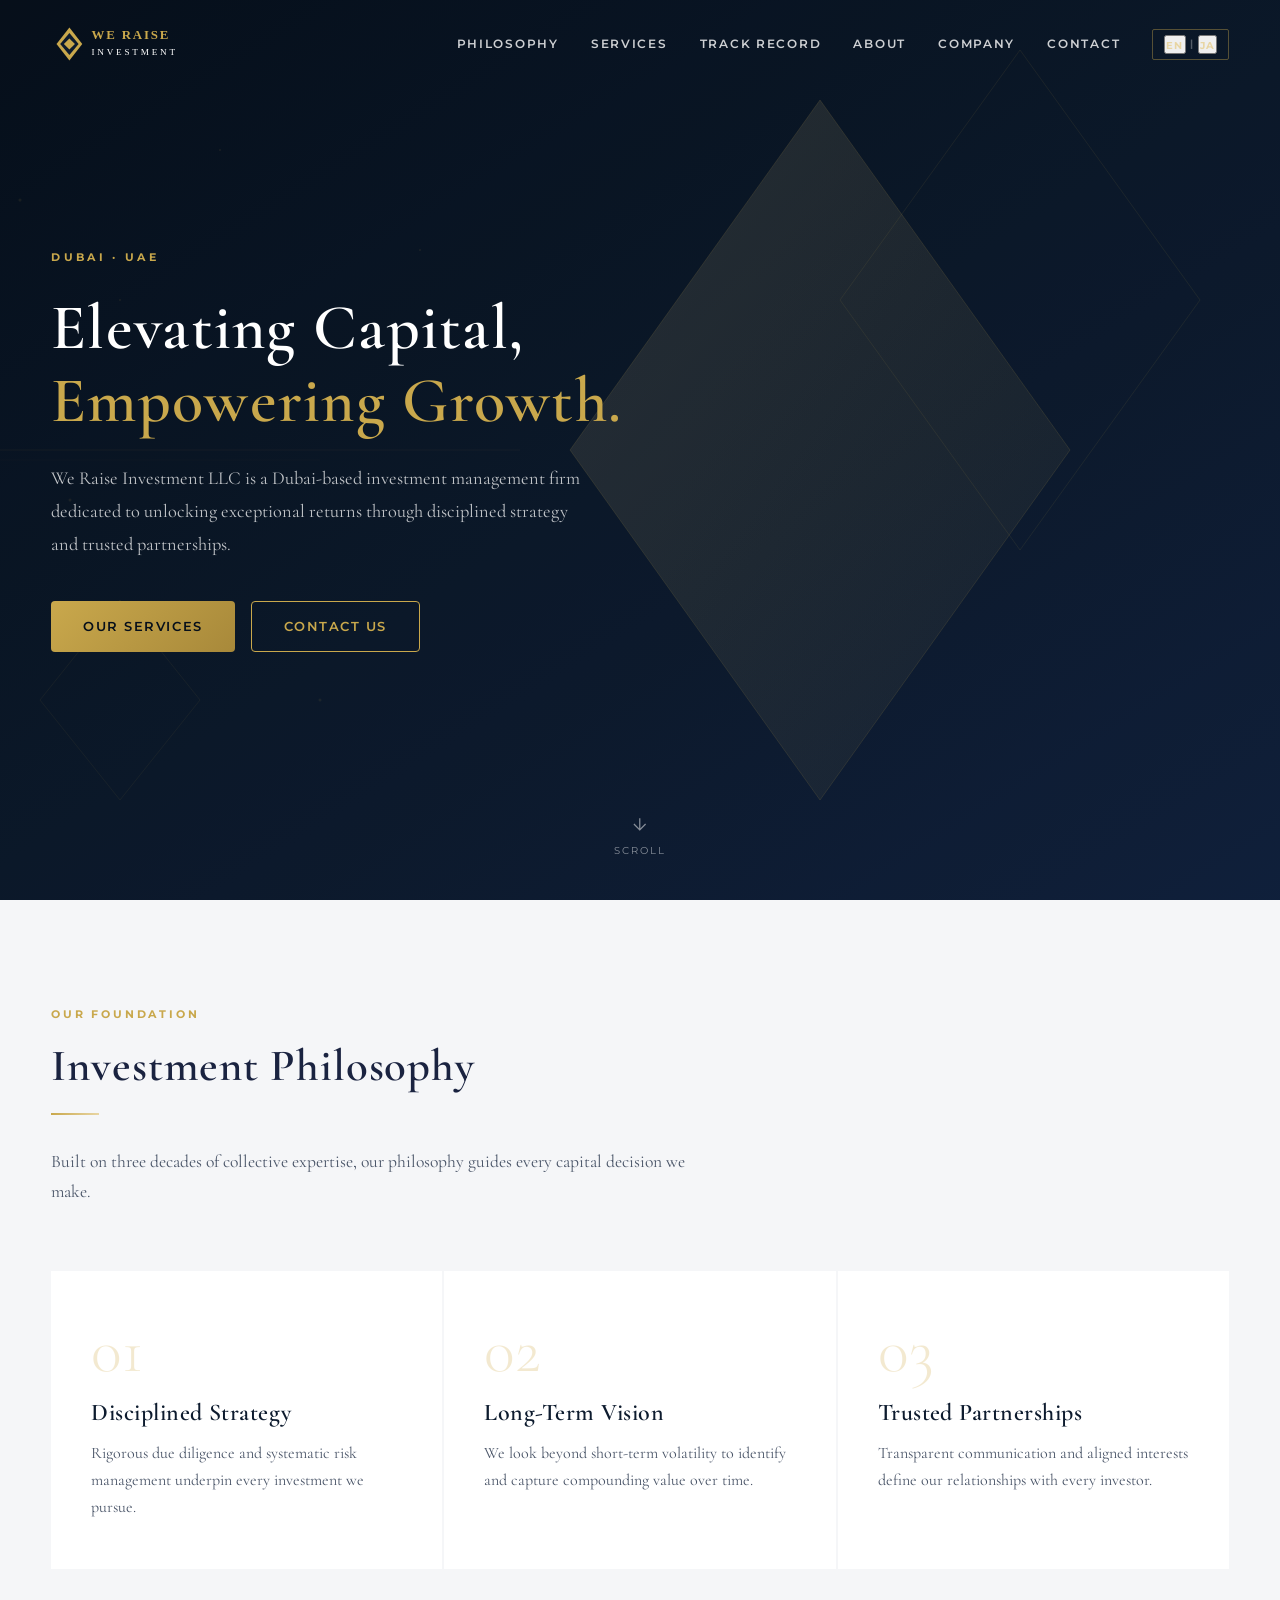
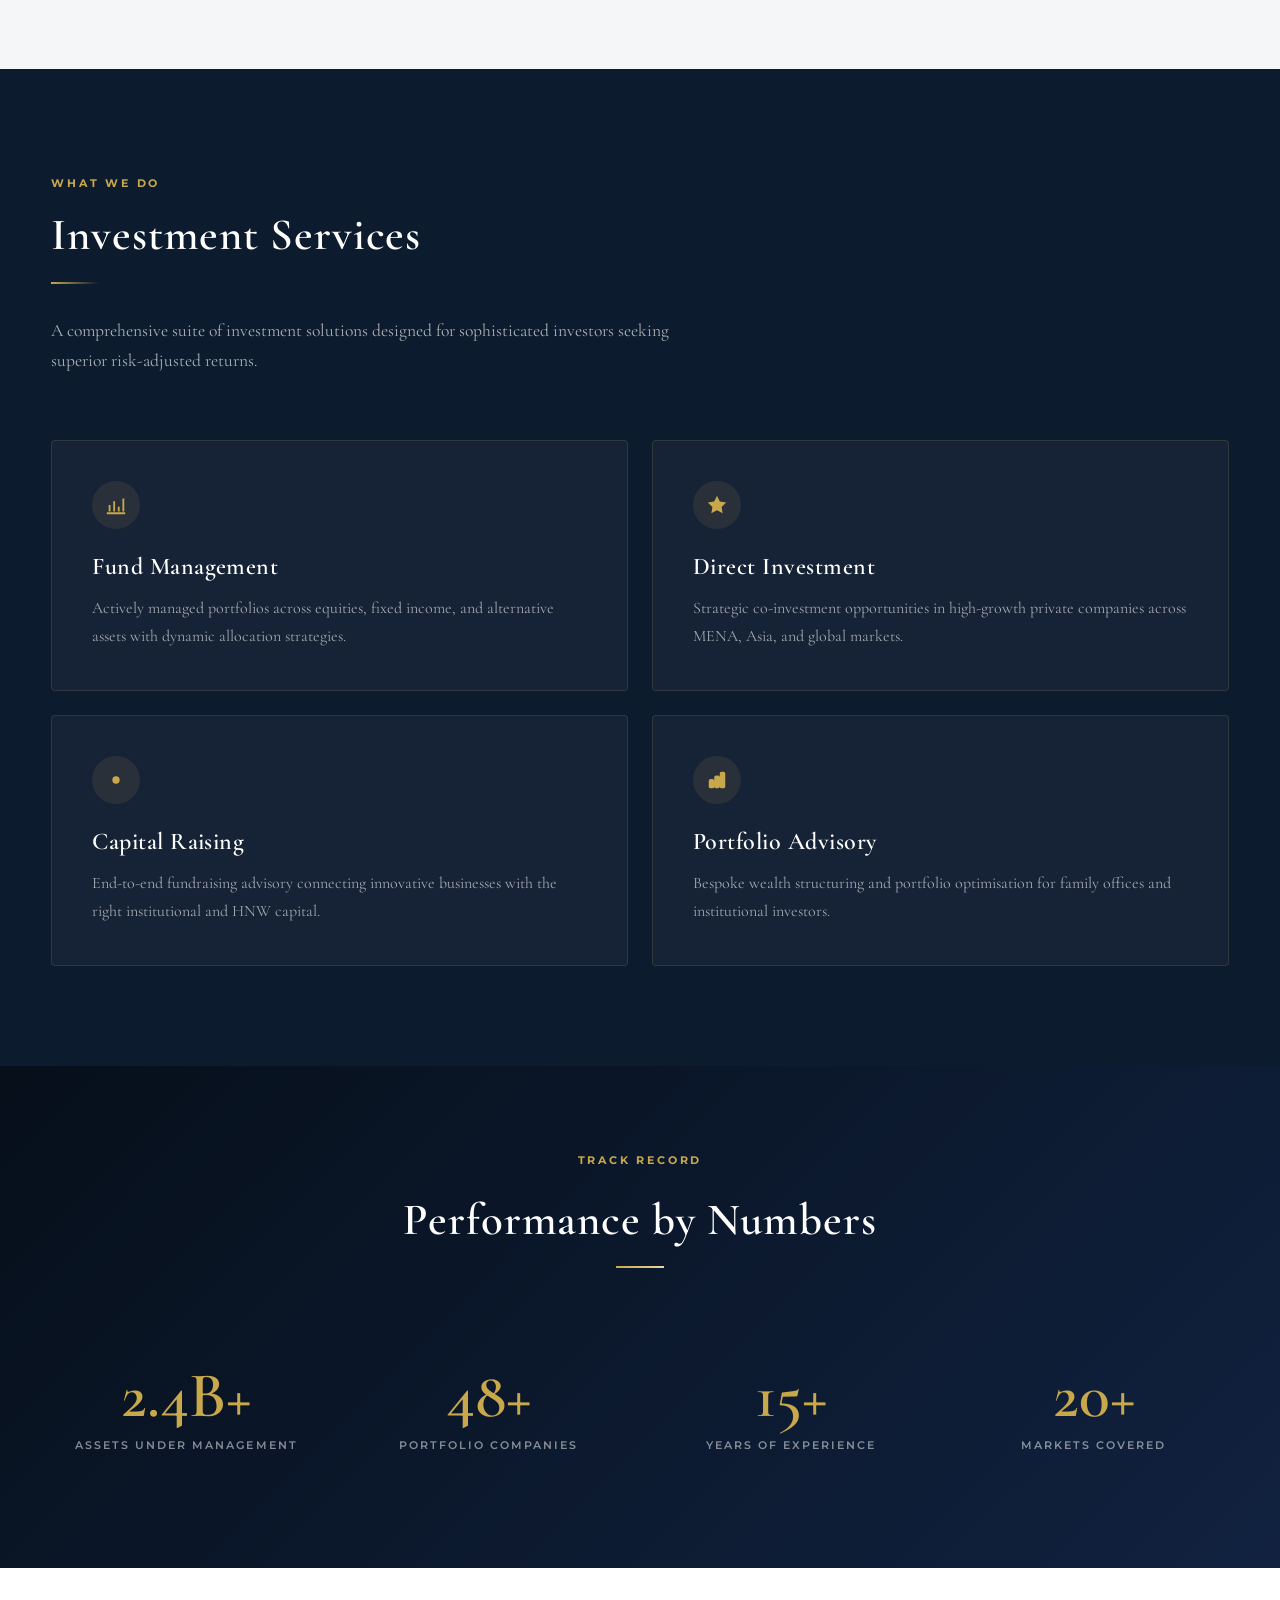
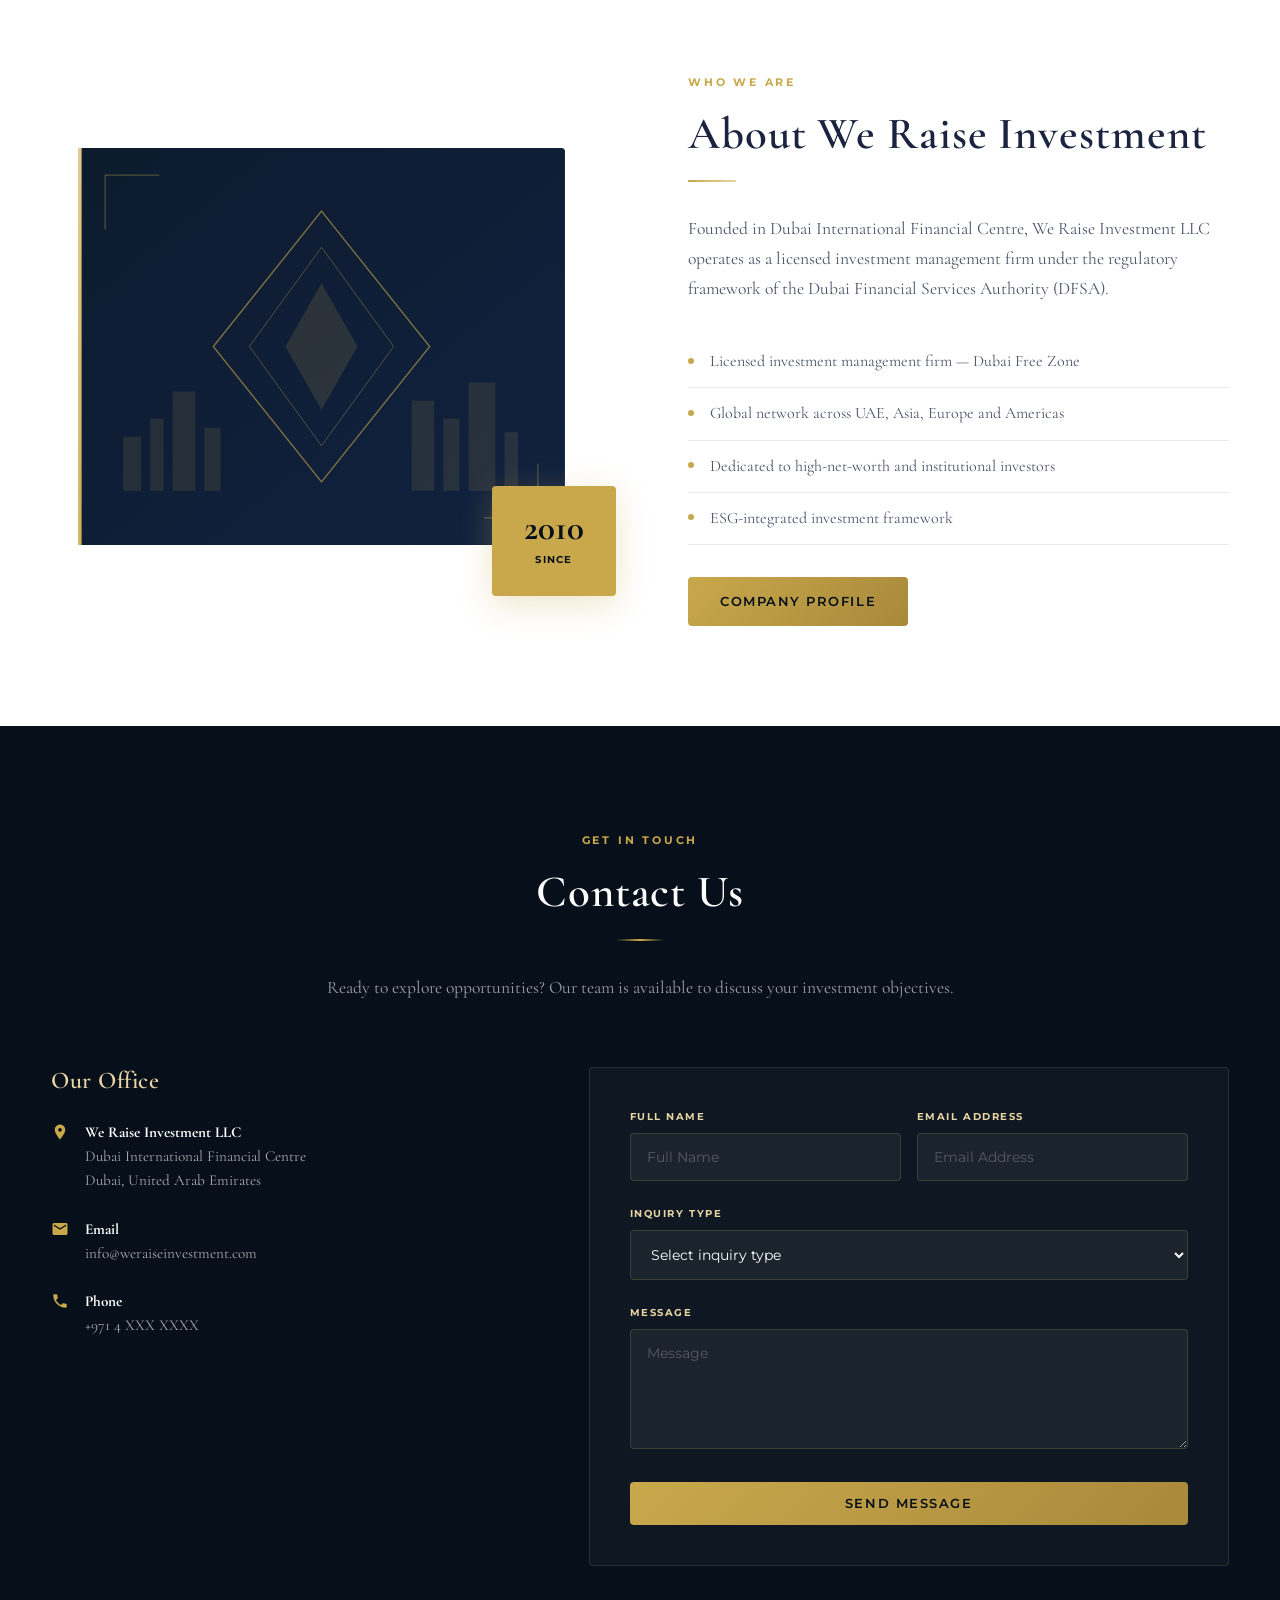
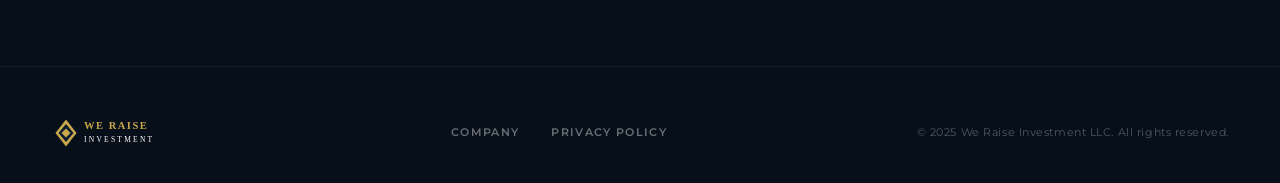
==== index.html @ 82d0d0f6 "Add complete corporate site for We Raise Investment LLC - index.html: Hero / Philosophy / Services /" ====
<!DOCTYPE html>
<html lang="en">
<head>
  <meta charset="UTF-8">
  <meta name="viewport" content="width=device-width, initial-scale=1.0">
  <title>We Raise Investment LLC — Dubai Investment Management</title>
  <meta name="description" content="We Raise Investment LLC is a Dubai-based licensed investment management firm. Fund management, direct investment, capital raising and portfolio advisory services.">
  <meta property="og:title" content="We Raise Investment LLC">
  <meta property="og:description" content="Elevating Capital, Empowering Growth. Dubai-based investment management.">
  <meta property="og:type" content="website">
  <link rel="icon" href="img/favicon.svg" type="image/svg+xml">
  <link rel="preconnect" href="https://fonts.googleapis.com">
  <link rel="preconnect" href="https://fonts.gstatic.com" crossorigin>
  <link href="https://fonts.googleapis.com/css2?family=Cormorant+Garamond:ital,wght@0,300;0,400;0,600;0,700;1,400&family=Montserrat:wght@400;500;600;700&display=swap" rel="stylesheet">
  <link rel="stylesheet" href="css/style.css">
</head>
<body>

<!-- ══ HEADER ══ -->
<header id="header">
  <div class="container header-inner">
    <a href="/" class="logo">
      <img src="img/logo.svg" alt="We Raise Investment">
    </a>
    <nav>
      <a href="#philosophy" class="nav-link" data-i18n="nav.philosophy">Philosophy</a>
      <a href="#services"   class="nav-link" data-i18n="nav.services">Services</a>
      <a href="#numbers"    class="nav-link" data-i18n="nav.numbers">Track Record</a>
      <a href="#about"      class="nav-link" data-i18n="nav.about">About</a>
      <a href="company/"    class="nav-link" data-i18n="nav.company">Company</a>
      <a href="#contact"    class="nav-link" data-i18n="nav.contact">Contact</a>
      <div class="lang-toggle">
        <button class="lang-btn" data-lang="en"><span>EN</span></button>
        <span style="color:rgba(255,255,255,.3);font-size:.6rem;">|</span>
        <button class="lang-btn" data-lang="ja"><span>JA</span></button>
      </div>
    </nav>
    <button class="hamburger" aria-label="Menu">
      <span></span><span></span><span></span>
    </button>
  </div>
</header>

<!-- Mobile nav -->
<div class="mobile-nav">
  <button class="mobile-nav-close" aria-label="Close">✕</button>
  <a href="#philosophy" class="nav-link" data-i18n="nav.philosophy">Philosophy</a>
  <a href="#services"   class="nav-link" data-i18n="nav.services">Services</a>
  <a href="#numbers"    class="nav-link" data-i18n="nav.numbers">Track Record</a>
  <a href="#about"      class="nav-link" data-i18n="nav.about">About</a>
  <a href="company/"    class="nav-link" data-i18n="nav.company">Company</a>
  <a href="#contact"    class="nav-link" data-i18n="nav.contact">Contact</a>
  <div class="lang-toggle" style="margin-top:1rem;">
    <button class="lang-btn" data-lang="en"><span>EN</span></button>
    <span style="color:rgba(255,255,255,.3);">|</span>
    <button class="lang-btn" data-lang="ja"><span>JA</span></button>
  </div>
</div>

<!-- ══ HERO ══ -->
<section id="hero">
  <img src="img/hero-bg.svg" class="hero-bg" alt="" aria-hidden="true">
  <div class="container">
    <div class="hero-content">
      <p class="hero-label label" data-i18n="hero.label">Dubai · UAE</p>
      <h1 class="hero-title">
        <span data-i18n="hero.title1">Elevating Capital,</span><br>
        <em data-i18n="hero.title2">Empowering Growth.</em>
      </h1>
      <p class="hero-desc" data-i18n="hero.desc">We Raise Investment LLC is a Dubai-based investment management firm dedicated to unlocking exceptional returns through disciplined strategy and trusted partnerships.</p>
      <div class="hero-actions">
        <a href="#services" class="btn btn-primary" data-i18n="hero.btn1">Our Services</a>
        <a href="#contact"  class="btn btn-outline" data-i18n="hero.btn2">Contact Us</a>
      </div>
    </div>
  </div>
  <div class="hero-scroll">
    <svg viewBox="0 0 24 24" fill="none" stroke="currentColor" stroke-width="1.5"><path d="M12 5v14M5 12l7 7 7-7"/></svg>
    <span data-i18n="hero.scroll">Scroll</span>
  </div>
</section>

<!-- ══ PHILOSOPHY ══ -->
<section id="philosophy" class="section">
  <div class="container">
    <div class="reveal">
      <span class="section-label" data-i18n="phil.label">Our Foundation</span>
      <h2 class="section-title" data-i18n="phil.title">Investment Philosophy</h2>
      <div class="divider"></div>
      <p class="section-desc" data-i18n="phil.desc">Built on three decades of collective expertise, our philosophy guides every capital decision we make.</p>
    </div>
    <div class="philosophy-grid">
      <div class="philosophy-card reveal reveal-delay-1">
        <div class="card-number">01</div>
        <h3 class="card-title" data-i18n="phil.1.title">Disciplined Strategy</h3>
        <p class="card-desc" data-i18n="phil.1.desc">Rigorous due diligence and systematic risk management underpin every investment we pursue.</p>
      </div>
      <div class="philosophy-card reveal reveal-delay-2">
        <div class="card-number">02</div>
        <h3 class="card-title" data-i18n="phil.2.title">Long-Term Vision</h3>
        <p class="card-desc" data-i18n="phil.2.desc">We look beyond short-term volatility to identify and capture compounding value over time.</p>
      </div>
      <div class="philosophy-card reveal reveal-delay-3">
        <div class="card-number">03</div>
        <h3 class="card-title" data-i18n="phil.3.title">Trusted Partnerships</h3>
        <p class="card-desc" data-i18n="phil.3.desc">Transparent communication and aligned interests define our relationships with every investor.</p>
      </div>
    </div>
  </div>
</section>

<!-- ══ SERVICES ══ -->
<section id="services" class="section">
  <div class="container">
    <div class="services-header reveal">
      <span class="section-label" data-i18n="svc.label">What We Do</span>
      <h2 class="section-title" data-i18n="svc.title">Investment Services</h2>
      <div class="divider"></div>
      <p class="section-desc" data-i18n="svc.desc">A comprehensive suite of investment solutions designed for sophisticated investors seeking superior risk-adjusted returns.</p>
    </div>
    <div class="services-grid">
      <!-- Fund Management -->
      <div class="service-card reveal reveal-delay-1">
        <div class="service-icon">
          <svg viewBox="0 0 24 24" xmlns="http://www.w3.org/2000/svg"><path d="M2 20h20v2H2v-2zm2-8h2v7H4v-7zm5-4h2v11H9V8zm5 6h2v5h-2v-5zm5-9h2v14h-2V5z"/></svg>
        </div>
        <h3 class="service-title" data-i18n="svc.1.title">Fund Management</h3>
        <p class="service-desc" data-i18n="svc.1.desc">Actively managed portfolios across equities, fixed income, and alternative assets with dynamic allocation strategies.</p>
      </div>
      <!-- Direct Investment -->
      <div class="service-card reveal reveal-delay-2">
        <div class="service-icon">
          <svg viewBox="0 0 24 24" xmlns="http://www.w3.org/2000/svg"><path d="M12 2l3.09 6.26L22 9.27l-5 4.87 1.18 6.88L12 17.77l-6.18 3.25L7 14.14 2 9.27l6.91-1.01L12 2z"/></svg>
        </div>
        <h3 class="service-title" data-i18n="svc.2.title">Direct Investment</h3>
        <p class="service-desc" data-i18n="svc.2.desc">Strategic co-investment opportunities in high-growth private companies across MENA, Asia, and global markets.</p>
      </div>
      <!-- Capital Raising -->
      <div class="service-card reveal reveal-delay-3">
        <div class="service-icon">
          <svg viewBox="0 0 24 24" xmlns="http://www.w3.org/2000/svg"><path d="M12 1v4M12 19v4M4.22 4.22l2.83 2.83M16.95 16.95l2.83 2.83M1 12h4M19 12h4M4.22 19.78l2.83-2.83M16.95 7.05l2.83-2.83"/><circle cx="12" cy="12" r="4"/></svg>
        </div>
        <h3 class="service-title" data-i18n="svc.3.title">Capital Raising</h3>
        <p class="service-desc" data-i18n="svc.3.desc">End-to-end fundraising advisory connecting innovative businesses with the right institutional and HNW capital.</p>
      </div>
      <!-- Portfolio Advisory -->
      <div class="service-card reveal reveal-delay-4">
        <div class="service-icon">
          <svg viewBox="0 0 24 24" xmlns="http://www.w3.org/2000/svg"><path d="M9 19v-6a2 2 0 00-2-2H5a2 2 0 00-2 2v6a2 2 0 002 2h2a2 2 0 002-2zm0 0V9a2 2 0 012-2h2a2 2 0 012 2v10m-6 0a2 2 0 002 2h2a2 2 0 002-2m0 0V5a2 2 0 012-2h2a2 2 0 012 2v14a2 2 0 01-2 2h-2a2 2 0 01-2-2z"/></svg>
        </div>
        <h3 class="service-title" data-i18n="svc.4.title">Portfolio Advisory</h3>
        <p class="service-desc" data-i18n="svc.4.desc">Bespoke wealth structuring and portfolio optimisation for family offices and institutional investors.</p>
      </div>
    </div>
  </div>
</section>

<!-- ══ NUMBERS ══ -->
<section id="numbers">
  <div class="container">
    <div class="text-center reveal" style="margin-bottom:4rem;">
      <span class="section-label" style="color:var(--gold);" data-i18n="num.label">Track Record</span>
      <h2 style="color:var(--white); margin-top:.5rem;" data-i18n="num.title">Performance by Numbers</h2>
      <div class="divider divider--center"></div>
    </div>
    <div class="numbers-inner">
      <div class="stat-item reveal reveal-delay-1">
        <div class="stat-number" data-target="2.4" data-suffix="B+">2.4B+</div>
        <div class="stat-label" data-i18n="num.1.label">Assets Under Management</div>
      </div>
      <div class="stat-item reveal reveal-delay-2">
        <div class="stat-number" data-target="48" data-suffix="+">48+</div>
        <div class="stat-label" data-i18n="num.2.label">Portfolio Companies</div>
      </div>
      <div class="stat-item reveal reveal-delay-3">
        <div class="stat-number" data-target="15" data-suffix="+">15+</div>
        <div class="stat-label" data-i18n="num.3.label">Years of Experience</div>
      </div>
      <div class="stat-item reveal reveal-delay-4">
        <div class="stat-number" data-target="20" data-suffix="+">20+</div>
        <div class="stat-label" data-i18n="num.4.label">Markets Covered</div>
      </div>
    </div>
  </div>
</section>

<!-- ══ ABOUT ══ -->
<section id="about" class="section">
  <div class="container">
    <div class="about-grid">
      <div class="about-image-wrap reveal">
        <img src="img/about.svg" alt="We Raise Investment — Dubai">
        <div class="about-badge">
          <strong>2010</strong>
          <span data-i18n="about.badge">Since</span>
        </div>
      </div>
      <div class="reveal reveal-delay-2">
        <span class="section-label" data-i18n="about.label">Who We Are</span>
        <h2 class="section-title" data-i18n="about.title">About We Raise Investment</h2>
        <div class="divider"></div>
        <p class="section-desc" data-i18n="about.desc">Founded in Dubai International Financial Centre, We Raise Investment LLC operates as a licensed investment management firm under the regulatory framework of the Dubai Financial Services Authority (DFSA).</p>
        <ul class="about-list">
          <li data-i18n="about.li1">Licensed investment management firm — Dubai Free Zone</li>
          <li data-i18n="about.li2">Global network across UAE, Asia, Europe and Americas</li>
          <li data-i18n="about.li3">Dedicated to high-net-worth and institutional investors</li>
          <li data-i18n="about.li4">ESG-integrated investment framework</li>
        </ul>
        <a href="company/" class="btn btn-primary" data-i18n="about.btn">Company Profile</a>
      </div>
    </div>
  </div>
</section>

<!-- ══ CONTACT ══ -->
<section id="contact" class="section">
  <div class="container">
    <div class="contact-header reveal">
      <span class="section-label" data-i18n="contact.label">Get In Touch</span>
      <h2 class="section-title" data-i18n="contact.title">Contact Us</h2>
      <div class="divider divider--center"></div>
      <p class="section-desc" data-i18n="contact.desc">Ready to explore opportunities? Our team is available to discuss your investment objectives.</p>
    </div>
    <div class="contact-grid">
      <div class="contact-info reveal reveal-delay-1">
        <h3 data-i18n="contact.h3">Our Office</h3>
        <div class="contact-detail">
          <svg viewBox="0 0 24 24" xmlns="http://www.w3.org/2000/svg"><path d="M12 2C8.13 2 5 5.13 5 9c0 5.25 7 13 7 13s7-7.75 7-13c0-3.87-3.13-7-7-7zm0 9.5c-1.38 0-2.5-1.12-2.5-2.5s1.12-2.5 2.5-2.5 2.5 1.12 2.5 2.5-1.12 2.5-2.5 2.5z"/></svg>
          <p><strong>We Raise Investment LLC</strong><span data-i18n="contact.addr">Dubai International Financial Centre<br>Dubai, United Arab Emirates</span></p>
        </div>
        <div class="contact-detail">
          <svg viewBox="0 0 24 24" xmlns="http://www.w3.org/2000/svg"><path d="M20 4H4c-1.1 0-2 .9-2 2v12c0 1.1.9 2 2 2h16c1.1 0 2-.9 2-2V6c0-1.1-.9-2-2-2zm0 4-8 5-8-5V6l8 5 8-5v2z"/></svg>
          <p><strong>Email</strong><span data-i18n="contact.email">info@weraiseinvestment.com</span></p>
        </div>
        <div class="contact-detail">
          <svg viewBox="0 0 24 24" xmlns="http://www.w3.org/2000/svg"><path d="M6.62 10.79c1.44 2.83 3.76 5.14 6.59 6.59l2.2-2.2c.27-.27.67-.36 1.02-.24 1.12.37 2.33.57 3.57.57.55 0 1 .45 1 1V20c0 .55-.45 1-1 1-9.39 0-17-7.61-17-17 0-.55.45-1 1-1h3.5c.55 0 1 .45 1 1 0 1.25.2 2.45.57 3.57.11.35.03.74-.25 1.02l-2.2 2.2z"/></svg>
          <p><strong>Phone</strong><span data-i18n="contact.phone">+971 4 XXX XXXX</span></p>
        </div>
      </div>
      <div class="reveal reveal-delay-2">
        <form class="contact-form" id="contactForm">
          <div class="form-row">
            <div class="form-group">
              <label data-i18n="form.name">Full Name</label>
              <input type="text" name="name" data-i18n="form.name" placeholder="Full Name" required>
            </div>
            <div class="form-group">
              <label data-i18n="form.email">Email Address</label>
              <input type="email" name="email" data-i18n="form.email" placeholder="Email Address" required>
            </div>
          </div>
          <div class="form-group">
            <label data-i18n="form.inquiry">Inquiry Type</label>
            <select name="inquiry">
              <option value="" data-i18n="form.opt0">Select inquiry type</option>
              <option value="fund" data-i18n="form.opt1">Fund Investment</option>
              <option value="capital" data-i18n="form.opt2">Capital Raising</option>
              <option value="advisory" data-i18n="form.opt3">Portfolio Advisory</option>
              <option value="general" data-i18n="form.opt4">General Inquiry</option>
            </select>
          </div>
          <div class="form-group">
            <label data-i18n="form.message">Message</label>
            <textarea name="message" rows="5" placeholder="Message" data-i18n="form.message"></textarea>
          </div>
          <button type="submit" class="btn btn-primary" style="width:100%; justify-content:center;" data-i18n="form.submit">Send Message</button>
        </form>
      </div>
    </div>
  </div>
</section>

<!-- ══ FOOTER ══ -->
<footer id="footer">
  <div class="container footer-inner">
    <a href="/" class="logo">
      <img src="img/logo.svg" alt="We Raise Investment" style="height:36px;">
    </a>
    <div class="footer-links">
      <a href="company/" data-i18n="nav.company">Company</a>
      <a href="privacy/">Privacy Policy</a>
    </div>
    <p class="footer-copy" data-i18n="footer.copy">© 2025 We Raise Investment LLC. All rights reserved.</p>
  </div>
</footer>

<script src="js/main.js"></script>
</body>
</html>
---- css/style.css ----
/* =============================
   We Raise Investment — styles
   Navy × Gold corporate theme
   ============================= */

:root {
  --navy-dark:  #060f1a;
  --navy:       #0d1b2e;
  --navy-mid:   #112240;
  --navy-light: #1a3258;
  --gold:       #c9a84c;
  --gold-light: #e8d5a3;
  --gold-dark:  #a8893a;
  --white:      #ffffff;
  --gray-100:   #f5f6f8;
  --gray-200:   #e8eaed;
  --gray-500:   #8892a4;
  --gray-700:   #4a5568;
  --text:       #1a2340;
  --radius:     4px;
  --shadow:     0 4px 24px rgba(13,27,46,.12);
  --transition: .35s cubic-bezier(.4,0,.2,1);
}

/* ── Reset ── */
*, *::before, *::after { box-sizing: border-box; margin: 0; padding: 0; }
html { scroll-behavior: smooth; font-size: 16px; }
body {
  font-family: 'Cormorant Garamond', Georgia, 'Times New Roman', serif;
  color: var(--text);
  background: var(--white);
  line-height: 1.7;
  overflow-x: hidden;
}
img, svg { display: block; max-width: 100%; }
a { color: inherit; text-decoration: none; }
ul { list-style: none; }

/* ── Typography ── */
h1, h2, h3, h4 {
  font-family: 'Cormorant Garamond', Georgia, serif;
  font-weight: 600;
  line-height: 1.2;
  letter-spacing: .02em;
}
h1 { font-size: clamp(2.4rem, 5vw, 4rem); }
h2 { font-size: clamp(1.8rem, 3.5vw, 2.8rem); }
h3 { font-size: clamp(1.2rem, 2vw, 1.5rem); }
p  { font-size: 1.05rem; }

.label {
  font-family: 'Montserrat', 'Helvetica Neue', Arial, sans-serif;
  font-size: .75rem;
  font-weight: 600;
  letter-spacing: .2em;
  text-transform: uppercase;
}
.sans { font-family: 'Montserrat', 'Helvetica Neue', Arial, sans-serif; }

/* ── Utilities ── */
.container { width: min(1200px, 92vw); margin: 0 auto; }
.section    { padding: 100px 0; }
.gold       { color: var(--gold); }
.text-center { text-align: center; }

.section-label {
  display: inline-block;
  font-family: 'Montserrat', Arial, sans-serif;
  font-size: .7rem;
  font-weight: 700;
  letter-spacing: .25em;
  text-transform: uppercase;
  color: var(--gold);
  margin-bottom: 1rem;
}
.section-title {
  margin-bottom: 1.2rem;
}
.section-desc {
  font-size: 1.1rem;
  color: var(--gray-700);
  max-width: 640px;
}
.divider {
  width: 48px;
  height: 2px;
  background: linear-gradient(90deg, var(--gold), var(--gold-light));
  margin: 1.2rem 0 2rem;
}
.divider--center { margin-left: auto; margin-right: auto; }

/* ── Buttons ── */
.btn {
  display: inline-flex;
  align-items: center;
  gap: .5rem;
  padding: .85rem 2rem;
  border-radius: var(--radius);
  font-family: 'Montserrat', Arial, sans-serif;
  font-size: .8rem;
  font-weight: 600;
  letter-spacing: .12em;
  text-transform: uppercase;
  cursor: pointer;
  border: none;
  transition: var(--transition);
}
.btn-primary {
  background: linear-gradient(135deg, var(--gold) 0%, var(--gold-dark) 100%);
  color: var(--navy-dark);
}
.btn-primary:hover {
  background: linear-gradient(135deg, var(--gold-light) 0%, var(--gold) 100%);
  transform: translateY(-2px);
  box-shadow: 0 8px 24px rgba(201,168,76,.35);
}
.btn-outline {
  background: transparent;
  color: var(--gold);
  border: 1px solid var(--gold);
}
.btn-outline:hover {
  background: var(--gold);
  color: var(--navy-dark);
  transform: translateY(-2px);
}

/* ── Header / Nav ── */
#header {
  position: fixed;
  top: 0; left: 0; right: 0;
  z-index: 1000;
  padding: 1.4rem 0;
  transition: background var(--transition), padding var(--transition), box-shadow var(--transition);
}
#header.scrolled {
  background: rgba(6,15,26,.96);
  backdrop-filter: blur(12px);
  padding: .8rem 0;
  box-shadow: 0 2px 24px rgba(0,0,0,.4);
}
.header-inner {
  display: flex;
  align-items: center;
  justify-content: space-between;
}
.logo img { height: 44px; width: auto; }

nav { display: flex; align-items: center; gap: 2rem; }
.nav-link {
  font-family: 'Montserrat', Arial, sans-serif;
  font-size: .72rem;
  font-weight: 600;
  letter-spacing: .15em;
  text-transform: uppercase;
  color: rgba(255,255,255,.8);
  transition: color var(--transition);
  position: relative;
}
.nav-link::after {
  content: '';
  position: absolute;
  bottom: -4px; left: 0;
  width: 0; height: 1px;
  background: var(--gold);
  transition: width var(--transition);
}
.nav-link:hover,
.nav-link.active { color: var(--gold); }
.nav-link:hover::after { width: 100%; }

.lang-toggle {
  display: flex;
  align-items: center;
  gap: .25rem;
  background: none;
  border: 1px solid rgba(201,168,76,.4);
  border-radius: 2px;
  padding: .3rem .7rem;
  cursor: pointer;
  transition: var(--transition);
}
.lang-toggle span {
  font-family: 'Montserrat', Arial, sans-serif;
  font-size: .65rem;
  font-weight: 700;
  letter-spacing: .1em;
  color: var(--gold-light);
}
.lang-toggle:hover { border-color: var(--gold); }

.hamburger {
  display: none;
  flex-direction: column;
  gap: 5px;
  background: none;
  border: none;
  cursor: pointer;
  padding: 4px;
}
.hamburger span {
  display: block;
  width: 24px; height: 2px;
  background: var(--gold-light);
  transition: var(--transition);
}

/* ── Mobile nav ── */
.mobile-nav {
  display: none;
  position: fixed;
  inset: 0;
  background: rgba(6,15,26,.98);
  z-index: 999;
  flex-direction: column;
  align-items: center;
  justify-content: center;
  gap: 2.5rem;
}
.mobile-nav.open { display: flex; }
.mobile-nav .nav-link {
  font-size: 1.1rem;
  color: var(--white);
}
.mobile-nav-close {
  position: absolute;
  top: 1.5rem; right: 1.5rem;
  background: none;
  border: none;
  color: var(--gold);
  font-size: 2rem;
  cursor: pointer;
  line-height: 1;
}

/* ── Hero ── */
#hero {
  position: relative;
  min-height: 100vh;
  display: flex;
  align-items: center;
  background: var(--navy-dark);
  overflow: hidden;
}
.hero-bg {
  position: absolute;
  inset: 0;
  width: 100%; height: 100%;
  object-fit: cover;
  opacity: .9;
}
.hero-content {
  position: relative;
  z-index: 1;
  max-width: 720px;
}
.hero-label {
  font-family: 'Montserrat', Arial, sans-serif;
  font-size: .7rem;
  font-weight: 700;
  letter-spacing: .3em;
  text-transform: uppercase;
  color: var(--gold);
  margin-bottom: 1.5rem;
}
.hero-title {
  color: var(--white);
  margin-bottom: 1.5rem;
  line-height: 1.15;
}
.hero-title em {
  font-style: normal;
  color: var(--gold);
}
.hero-desc {
  font-size: 1.15rem;
  color: rgba(255,255,255,.75);
  margin-bottom: 2.5rem;
  max-width: 540px;
  line-height: 1.8;
}
.hero-actions { display: flex; gap: 1rem; flex-wrap: wrap; }
.hero-scroll {
  position: absolute;
  bottom: 2.5rem; left: 50%;
  transform: translateX(-50%);
  display: flex;
  flex-direction: column;
  align-items: center;
  gap: .5rem;
  color: rgba(255,255,255,.5);
  font-family: 'Montserrat', Arial, sans-serif;
  font-size: .65rem;
  letter-spacing: .2em;
  text-transform: uppercase;
  animation: bounce 2s infinite;
}
.hero-scroll svg { width: 20px; height: 20px; }
@keyframes bounce {
  0%, 100% { transform: translateX(-50%) translateY(0); }
  50%       { transform: translateX(-50%) translateY(6px); }
}

/* ── Philosophy ── */
#philosophy {
  background: var(--gray-100);
}
.philosophy-grid {
  display: grid;
  grid-template-columns: 1fr 1fr 1fr;
  gap: 2px;
  margin-top: 4rem;
}
.philosophy-card {
  background: var(--white);
  padding: 3rem 2.5rem;
  position: relative;
  overflow: hidden;
  transition: var(--transition);
}
.philosophy-card::before {
  content: '';
  position: absolute;
  bottom: 0; left: 0;
  width: 100%; height: 3px;
  background: linear-gradient(90deg, var(--gold), var(--gold-light));
  transform: scaleX(0);
  transform-origin: left;
  transition: transform var(--transition);
}
.philosophy-card:hover { transform: translateY(-4px); box-shadow: var(--shadow); }
.philosophy-card:hover::before { transform: scaleX(1); }
.card-number {
  font-family: 'Cormorant Garamond', Georgia, serif;
  font-size: 4rem;
  font-weight: 300;
  color: var(--gold-light);
  line-height: 1;
  margin-bottom: 1rem;
  opacity: .5;
}
.card-title { margin-bottom: .75rem; color: var(--navy); }
.card-desc { color: var(--gray-700); font-size: 1rem; }

/* ── Services ── */
#services { background: var(--navy); }
.services-header { color: var(--white); }
.services-header .section-label { color: var(--gold); }
.services-header .section-desc { color: rgba(255,255,255,.65); }
.services-header .divider { background: linear-gradient(90deg, var(--gold), transparent); }
.services-grid {
  display: grid;
  grid-template-columns: repeat(2, 1fr);
  gap: 1.5rem;
  margin-top: 4rem;
}
.service-card {
  background: rgba(255,255,255,.04);
  border: 1px solid rgba(201,168,76,.15);
  border-radius: var(--radius);
  padding: 2.5rem;
  transition: var(--transition);
  position: relative;
  overflow: hidden;
}
.service-card::after {
  content: '';
  position: absolute;
  top: 0; left: 0;
  width: 3px; height: 0;
  background: linear-gradient(180deg, var(--gold), transparent);
  transition: height var(--transition);
}
.service-card:hover {
  background: rgba(255,255,255,.07);
  border-color: rgba(201,168,76,.35);
  transform: translateY(-3px);
}
.service-card:hover::after { height: 100%; }
.service-icon {
  width: 48px; height: 48px;
  background: rgba(201,168,76,.1);
  border-radius: 50%;
  display: flex; align-items: center; justify-content: center;
  margin-bottom: 1.5rem;
}
.service-icon svg { width: 22px; height: 22px; fill: var(--gold); }
.service-title { color: var(--white); margin-bottom: .75rem; }
.service-desc { color: rgba(255,255,255,.6); font-size: 1rem; line-height: 1.75; }

/* ── Numbers / Stats ── */
#numbers {
  background: linear-gradient(135deg, var(--navy-dark) 0%, var(--navy-mid) 100%);
  padding: 80px 0;
}
.numbers-inner {
  display: grid;
  grid-template-columns: repeat(4, 1fr);
  gap: 2rem;
  text-align: center;
}
.stat-item { padding: 2rem 1rem; }
.stat-number {
  font-family: 'Cormorant Garamond', Georgia, serif;
  font-size: clamp(2.8rem, 5vw, 4.5rem);
  font-weight: 600;
  color: var(--gold);
  line-height: 1;
  margin-bottom: .5rem;
}
.stat-unit {
  font-size: 2rem;
  color: var(--gold-light);
}
.stat-label {
  font-family: 'Montserrat', Arial, sans-serif;
  font-size: .7rem;
  font-weight: 600;
  letter-spacing: .18em;
  text-transform: uppercase;
  color: rgba(255,255,255,.5);
  margin-top: .5rem;
}
.stat-divider {
  width: 1px;
  background: rgba(201,168,76,.2);
  margin: 2rem 0;
}

/* ── About ── */
#about { background: var(--white); }
.about-grid {
  display: grid;
  grid-template-columns: 1fr 1fr;
  gap: 6rem;
  align-items: center;
}
.about-image-wrap {
  position: relative;
}
.about-image-wrap img {
  width: 100%;
  border-radius: var(--radius);
}
.about-badge {
  position: absolute;
  bottom: -1.5rem; right: -1.5rem;
  background: var(--gold);
  color: var(--navy-dark);
  padding: 1.5rem 2rem;
  border-radius: var(--radius);
  text-align: center;
  box-shadow: 0 8px 32px rgba(201,168,76,.3);
}
.about-badge strong {
  display: block;
  font-family: 'Cormorant Garamond', Georgia, serif;
  font-size: 2.2rem;
  font-weight: 700;
  line-height: 1;
}
.about-badge span {
  font-family: 'Montserrat', Arial, sans-serif;
  font-size: .65rem;
  font-weight: 700;
  letter-spacing: .12em;
  text-transform: uppercase;
}
.about-list { margin: 2rem 0; }
.about-list li {
  display: flex;
  align-items: flex-start;
  gap: 1rem;
  padding: .75rem 0;
  border-bottom: 1px solid var(--gray-200);
  font-size: 1rem;
  color: var(--gray-700);
}
.about-list li::before {
  content: '';
  flex-shrink: 0;
  width: 6px; height: 6px;
  border-radius: 50%;
  background: var(--gold);
  margin-top: .6rem;
}

/* ── Contact ── */
#contact { background: var(--navy-dark); }
.contact-header { color: var(--white); text-align: center; }
.contact-header .section-label { color: var(--gold); }
.contact-header .section-desc { color: rgba(255,255,255,.6); margin: 0 auto 4rem; }
.contact-header .divider { background: linear-gradient(90deg, transparent, var(--gold), transparent); }

.contact-grid {
  display: grid;
  grid-template-columns: 1fr 1.4fr;
  gap: 5rem;
  align-items: start;
}
.contact-info { color: var(--white); }
.contact-info h3 { color: var(--gold-light); margin-bottom: 1.5rem; }
.contact-detail {
  display: flex;
  align-items: flex-start;
  gap: 1rem;
  margin-bottom: 1.5rem;
}
.contact-detail svg {
  flex-shrink: 0;
  width: 18px; height: 18px;
  fill: var(--gold);
  margin-top: .2rem;
}
.contact-detail p {
  font-size: .95rem;
  color: rgba(255,255,255,.65);
  line-height: 1.6;
}
.contact-detail strong { color: var(--white); display: block; }

.contact-form { background: rgba(255,255,255,.04); border: 1px solid rgba(201,168,76,.15); border-radius: var(--radius); padding: 2.5rem; }
.form-group { margin-bottom: 1.5rem; }
.form-group label {
  display: block;
  font-family: 'Montserrat', Arial, sans-serif;
  font-size: .65rem;
  font-weight: 700;
  letter-spacing: .15em;
  text-transform: uppercase;
  color: var(--gold-light);
  margin-bottom: .5rem;
}
.form-group input,
.form-group select,
.form-group textarea {
  width: 100%;
  background: rgba(255,255,255,.05);
  border: 1px solid rgba(201,168,76,.2);
  border-radius: var(--radius);
  padding: .85rem 1rem;
  color: var(--white);
  font-family: 'Montserrat', Arial, sans-serif;
  font-size: .9rem;
  transition: border-color var(--transition);
  outline: none;
}
.form-group input::placeholder,
.form-group textarea::placeholder { color: rgba(255,255,255,.25); }
.form-group input:focus,
.form-group select:focus,
.form-group textarea:focus { border-color: var(--gold); }
.form-group select option { background: var(--navy); color: var(--white); }
.form-group textarea { resize: vertical; min-height: 120px; }
.form-row { display: grid; grid-template-columns: 1fr 1fr; gap: 1rem; }

/* ── Footer ── */
#footer {
  background: var(--navy-dark);
  border-top: 1px solid rgba(201,168,76,.1);
  padding: 3rem 0 2rem;
}
.footer-inner {
  display: flex;
  align-items: center;
  justify-content: space-between;
  flex-wrap: wrap;
  gap: 1.5rem;
}
.footer-links {
  display: flex;
  gap: 2rem;
}
.footer-links a {
  font-family: 'Montserrat', Arial, sans-serif;
  font-size: .7rem;
  font-weight: 600;
  letter-spacing: .12em;
  text-transform: uppercase;
  color: rgba(255,255,255,.4);
  transition: color var(--transition);
}
.footer-links a:hover { color: var(--gold); }
.footer-copy {
  font-family: 'Montserrat', Arial, sans-serif;
  font-size: .7rem;
  color: rgba(255,255,255,.3);
  letter-spacing: .05em;
}

/* ── Scroll reveal ── */
.reveal {
  opacity: 0;
  transform: translateY(32px);
  transition: opacity .7s ease, transform .7s ease;
}
.reveal.visible {
  opacity: 1;
  transform: translateY(0);
}
.reveal-delay-1 { transition-delay: .1s; }
.reveal-delay-2 { transition-delay: .2s; }
.reveal-delay-3 { transition-delay: .3s; }
.reveal-delay-4 { transition-delay: .4s; }

/* ── Inner page header ── */
.page-header {
  background: var(--navy-dark);
  padding: 160px 0 80px;
  text-align: center;
  position: relative;
  overflow: hidden;
}
.page-header::before {
  content: '';
  position: absolute;
  inset: 0;
  background: url('../img/hero-bg.svg') center/cover;
  opacity: .4;
}
.page-header .container { position: relative; z-index: 1; }
.page-header h1 { color: var(--white); }
.page-header .section-label { color: var(--gold); }

/* ── Inner page content ── */
.page-content { padding: 80px 0 100px; }
.prose h2 { color: var(--navy); margin: 2.5rem 0 1rem; font-size: 1.5rem; }
.prose h3 { color: var(--navy); margin: 2rem 0 .75rem; font-size: 1.2rem; }
.prose p  { color: var(--gray-700); margin-bottom: 1.25rem; line-height: 1.8; }
.prose ul { margin: 1rem 0 1.5rem 1.5rem; list-style: disc; }
.prose ul li { color: var(--gray-700); margin-bottom: .5rem; line-height: 1.7; }
.prose a { color: var(--gold); border-bottom: 1px solid transparent; transition: border-color var(--transition); }
.prose a:hover { border-color: var(--gold); }

/* ── Responsive ── */
@media (max-width: 1024px) {
  .philosophy-grid { grid-template-columns: 1fr 1fr; }
  .numbers-inner { grid-template-columns: repeat(2, 1fr); }
  .about-grid { grid-template-columns: 1fr; gap: 3rem; }
  .about-image-wrap { max-width: 500px; }
  .contact-grid { grid-template-columns: 1fr; gap: 3rem; }
}

@media (max-width: 768px) {
  .section { padding: 70px 0; }
  nav { display: none; }
  .hamburger { display: flex; }
  .services-grid { grid-template-columns: 1fr; }
  .philosophy-grid { grid-template-columns: 1fr; }
  .form-row { grid-template-columns: 1fr; }
  .footer-inner { flex-direction: column; align-items: flex-start; }
}

@media (max-width: 480px) {
  .numbers-inner { grid-template-columns: repeat(2, 1fr); }
  .hero-actions { flex-direction: column; }
  .btn { justify-content: center; }
}
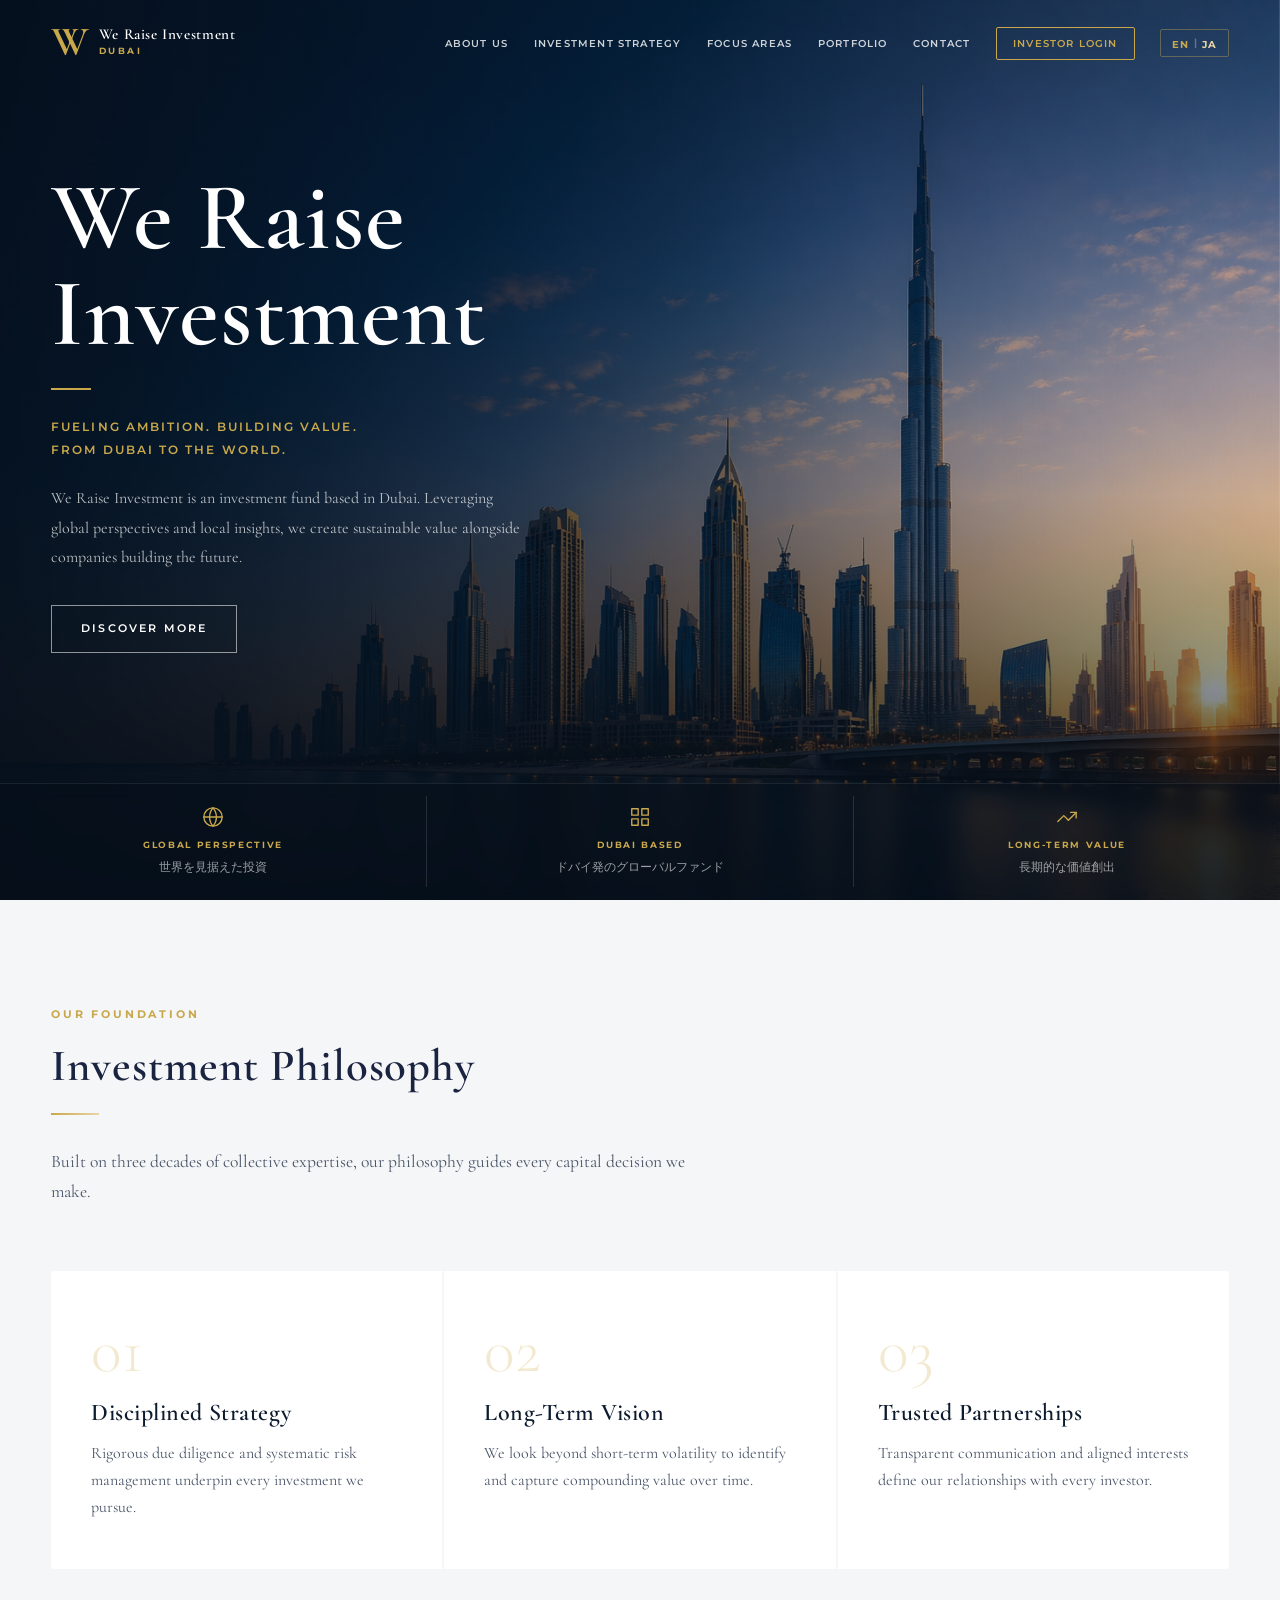
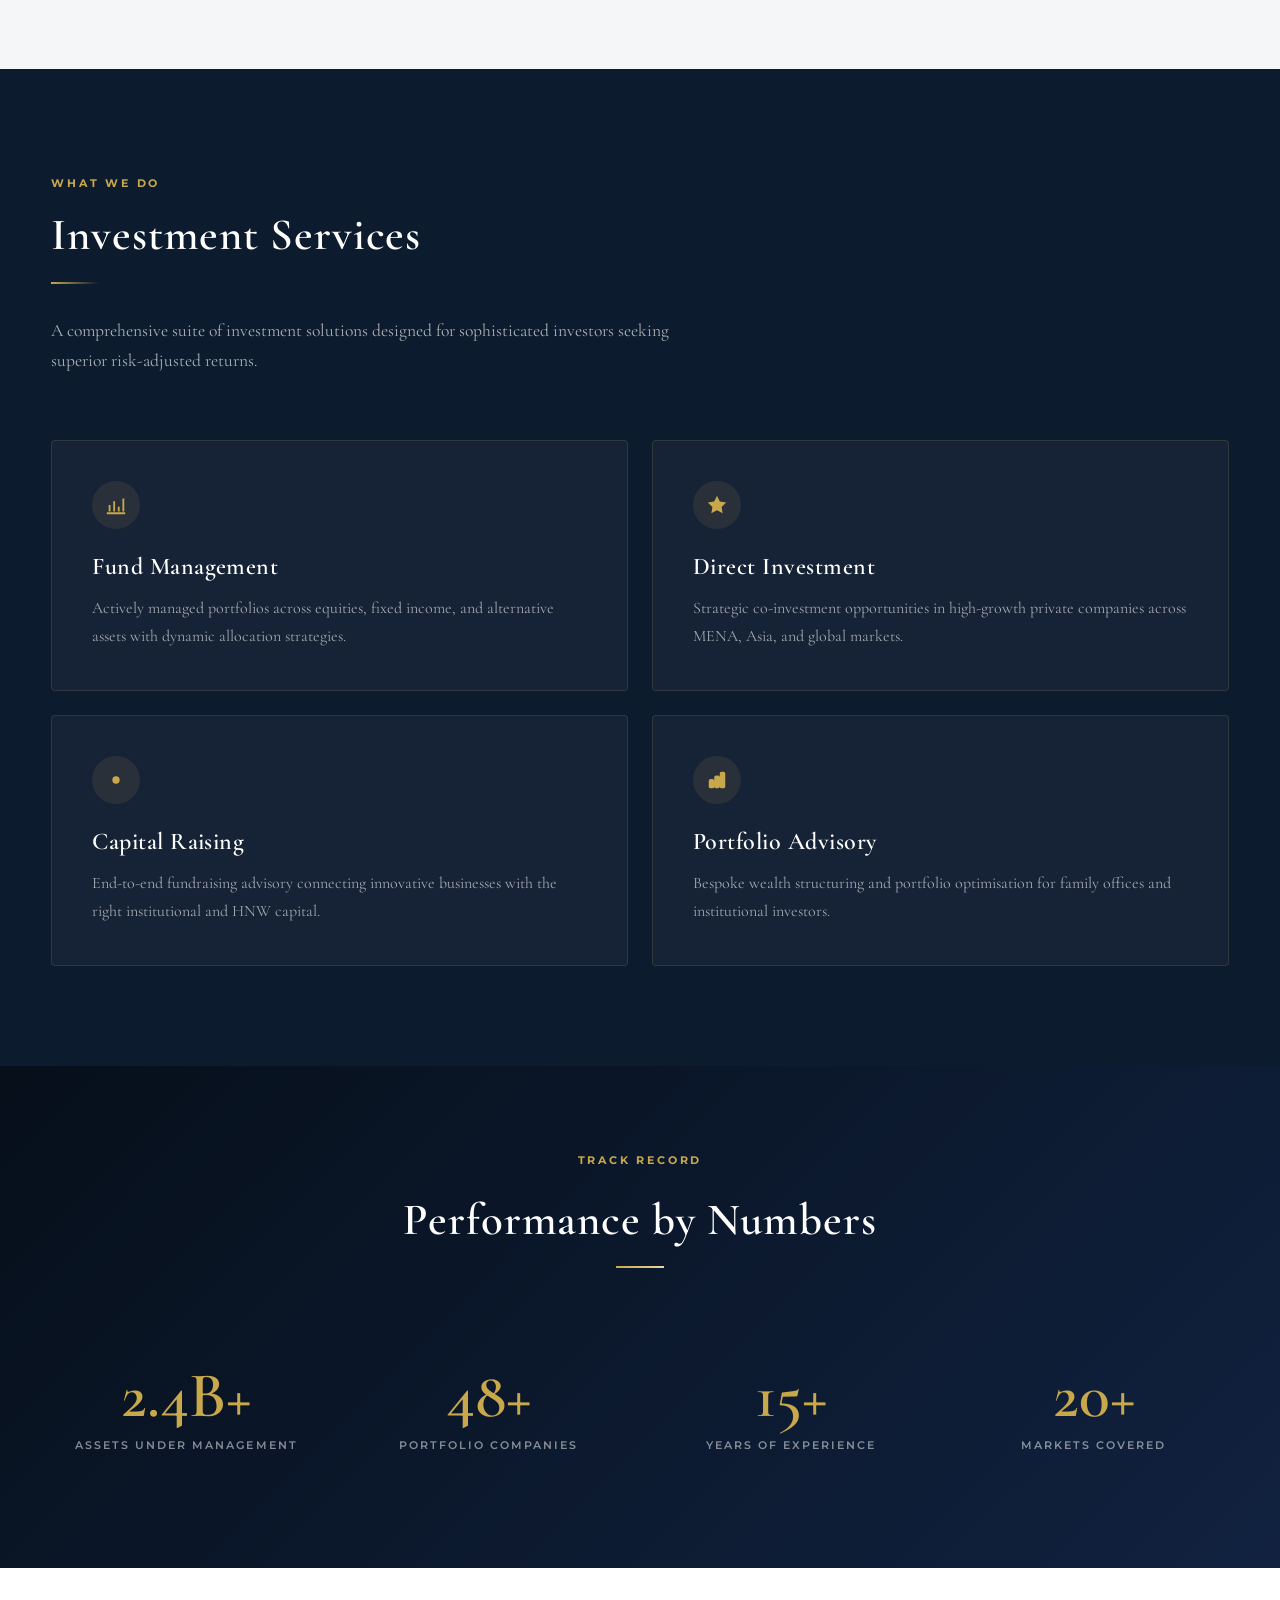
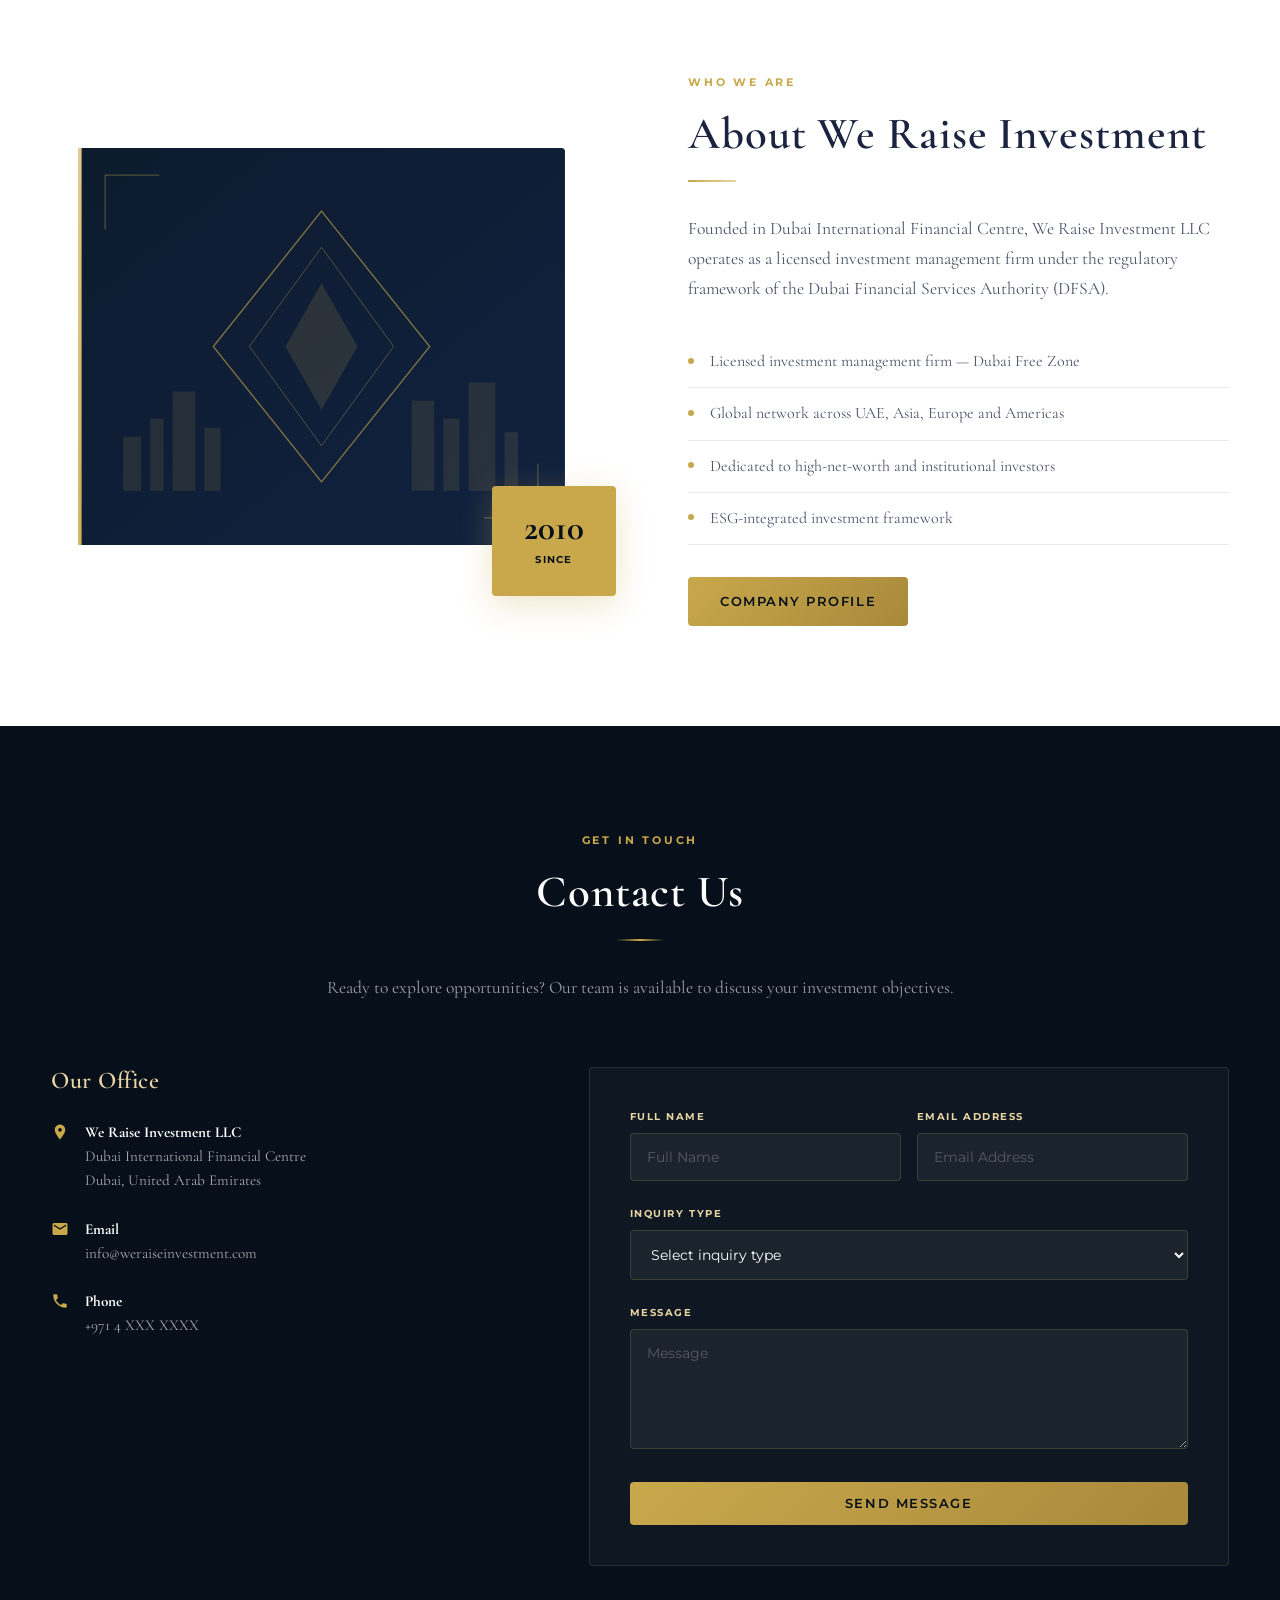
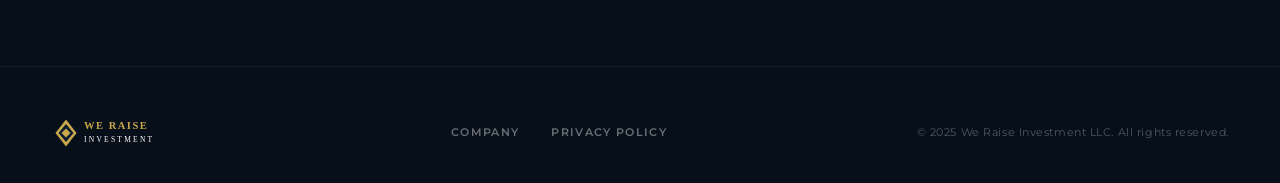
==== commit 6b19f6ab: "Redesign hero with Dubai photo + animated text overlay - Full-screen Dubai skyline background (hero-" ====
--- a/index.html
+++ b/index.html
@@ -20,15 +20,19 @@
 <header id="header">
   <div class="container header-inner">
     <a href="/" class="logo">
-      <img src="img/logo.svg" alt="We Raise Investment">
+      <div class="logo-mark">W</div>
+      <div class="logo-text">
+        <span class="logo-name">We Raise Investment</span>
+        <span class="logo-city">DUBAI</span>
+      </div>
     </a>
     <nav>
-      <a href="#philosophy" class="nav-link" data-i18n="nav.philosophy">Philosophy</a>
-      <a href="#services"   class="nav-link" data-i18n="nav.services">Services</a>
-      <a href="#numbers"    class="nav-link" data-i18n="nav.numbers">Track Record</a>
-      <a href="#about"      class="nav-link" data-i18n="nav.about">About</a>
-      <a href="company/"    class="nav-link" data-i18n="nav.company">Company</a>
-      <a href="#contact"    class="nav-link" data-i18n="nav.contact">Contact</a>
+      <a href="#about"      class="nav-link" data-i18n="nav.aboutus">ABOUT US</a>
+      <a href="#philosophy" class="nav-link" data-i18n="nav.strategy">INVESTMENT STRATEGY</a>
+      <a href="#services"   class="nav-link" data-i18n="nav.focus">FOCUS AREAS</a>
+      <a href="#numbers"    class="nav-link" data-i18n="nav.portfolio">PORTFOLIO</a>
+      <a href="#contact"    class="nav-link" data-i18n="nav.contact">CONTACT</a>
+      <a href="#" class="btn-investor" data-i18n="nav.login">INVESTOR LOGIN</a>
       <div class="lang-toggle">
         <button class="lang-btn" data-lang="en"><span>EN</span></button>
         <span style="color:rgba(255,255,255,.3);font-size:.6rem;">|</span>
@@ -44,12 +48,12 @@
 <!-- Mobile nav -->
 <div class="mobile-nav">
   <button class="mobile-nav-close" aria-label="Close">✕</button>
-  <a href="#philosophy" class="nav-link" data-i18n="nav.philosophy">Philosophy</a>
-  <a href="#services"   class="nav-link" data-i18n="nav.services">Services</a>
-  <a href="#numbers"    class="nav-link" data-i18n="nav.numbers">Track Record</a>
-  <a href="#about"      class="nav-link" data-i18n="nav.about">About</a>
-  <a href="company/"    class="nav-link" data-i18n="nav.company">Company</a>
-  <a href="#contact"    class="nav-link" data-i18n="nav.contact">Contact</a>
+  <a href="#about"      class="nav-link" data-i18n="nav.aboutus">ABOUT US</a>
+  <a href="#philosophy" class="nav-link" data-i18n="nav.strategy">INVESTMENT STRATEGY</a>
+  <a href="#services"   class="nav-link" data-i18n="nav.focus">FOCUS AREAS</a>
+  <a href="#numbers"    class="nav-link" data-i18n="nav.portfolio">PORTFOLIO</a>
+  <a href="#contact"    class="nav-link" data-i18n="nav.contact">CONTACT</a>
+  <a href="#" class="nav-link" data-i18n="nav.login">INVESTOR LOGIN</a>
   <div class="lang-toggle" style="margin-top:1rem;">
     <button class="lang-btn" data-lang="en"><span>EN</span></button>
     <span style="color:rgba(255,255,255,.3);">|</span>
@@ -59,24 +63,49 @@
 
 <!-- ══ HERO ══ -->
 <section id="hero">
-  <img src="img/hero-bg.svg" class="hero-bg" alt="" aria-hidden="true">
-  <div class="container">
+  <div class="hero-bg"></div>
+  <div class="hero-overlay"></div>
+
+  <div class="container hero-container">
     <div class="hero-content">
-      <p class="hero-label label" data-i18n="hero.label">Dubai · UAE</p>
       <h1 class="hero-title">
-        <span data-i18n="hero.title1">Elevating Capital,</span><br>
-        <em data-i18n="hero.title2">Empowering Growth.</em>
+        <span class="hero-line1">We Raise</span>
+        <span class="hero-line2">Investment</span>
       </h1>
-      <p class="hero-desc" data-i18n="hero.desc">We Raise Investment LLC is a Dubai-based investment management firm dedicated to unlocking exceptional returns through disciplined strategy and trusted partnerships.</p>
-      <div class="hero-actions">
-        <a href="#services" class="btn btn-primary" data-i18n="hero.btn1">Our Services</a>
-        <a href="#contact"  class="btn btn-outline" data-i18n="hero.btn2">Contact Us</a>
-      </div>
-    </div>
-  </div>
-  <div class="hero-scroll">
-    <svg viewBox="0 0 24 24" fill="none" stroke="currentColor" stroke-width="1.5"><path d="M12 5v14M5 12l7 7 7-7"/></svg>
-    <span data-i18n="hero.scroll">Scroll</span>
+      <span class="hero-sep"></span>
+      <p class="hero-tagline" data-i18n="hero.tagline">FUELING AMBITION. BUILDING VALUE.<br>FROM DUBAI TO THE WORLD.</p>
+      <p class="hero-desc" data-i18n="hero.desc">We Raise Investmentは、ドバイを拠点とする投資ファンドです。グローバルな視点とローカルの知見を活かし、未来を創る企業と共に持続的な価値を創出します。</p>
+      <a href="#about" class="hero-btn" data-i18n="hero.btn">DISCOVER MORE
+        <svg viewBox="0 0 24 24" fill="none" stroke="currentColor" stroke-width="1.5" width="16" height="16"><path d="M5 12h14M12 5l7 7-7 7"/></svg>
+      </a>
+    </div>
+  </div>
+
+  <!-- Bottom badges -->
+  <div class="hero-badges">
+    <div class="hero-badge-item">
+      <div class="hero-badge-icon">
+        <svg viewBox="0 0 24 24" stroke-width="1.5"><circle cx="12" cy="12" r="10"/><path d="M2 12h20M12 2a15.3 15.3 0 010 20M12 2a15.3 15.3 0 000 20"/></svg>
+      </div>
+      <span class="hero-badge-en" data-i18n="badge.1.en">GLOBAL PERSPECTIVE</span>
+      <span class="hero-badge-ja" data-i18n="badge.1.ja">世界を見据えた投資</span>
+    </div>
+    <div class="hero-badge-divider"></div>
+    <div class="hero-badge-item">
+      <div class="hero-badge-icon">
+        <svg viewBox="0 0 24 24" stroke-width="1.5"><rect x="3" y="3" width="7" height="7"/><rect x="14" y="3" width="7" height="7"/><rect x="14" y="14" width="7" height="7"/><rect x="3" y="14" width="7" height="7"/></svg>
+      </div>
+      <span class="hero-badge-en" data-i18n="badge.2.en">DUBAI BASED</span>
+      <span class="hero-badge-ja" data-i18n="badge.2.ja">ドバイ発のグローバルファンド</span>
+    </div>
+    <div class="hero-badge-divider"></div>
+    <div class="hero-badge-item">
+      <div class="hero-badge-icon">
+        <svg viewBox="0 0 24 24" stroke-width="1.5"><polyline points="22 7 13.5 15.5 8.5 10.5 2 17"/><polyline points="16 7 22 7 22 13"/></svg>
+      </div>
+      <span class="hero-badge-en" data-i18n="badge.3.en">LONG-TERM VALUE</span>
+      <span class="hero-badge-ja" data-i18n="badge.3.ja">長期的な価値創出</span>
+    </div>
   </div>
 </section>
 
--- a/css/style.css
+++ b/css/style.css
@@ -144,18 +144,56 @@
   align-items: center;
   justify-content: space-between;
 }
-.logo img { height: 44px; width: auto; }
-
-nav { display: flex; align-items: center; gap: 2rem; }
+
+/* Logo */
+.logo {
+  display: flex;
+  align-items: center;
+  gap: .6rem;
+  text-decoration: none;
+}
+.logo-mark {
+  font-family: 'Cormorant Garamond', Georgia, serif;
+  font-size: 2.6rem;
+  font-weight: 700;
+  color: var(--gold);
+  line-height: 1;
+}
+.logo-text {
+  display: flex;
+  flex-direction: column;
+  gap: .1rem;
+}
+.logo-name {
+  font-family: 'Cormorant Garamond', Georgia, serif;
+  font-size: .95rem;
+  font-weight: 600;
+  color: var(--white);
+  letter-spacing: .04em;
+  line-height: 1;
+}
+.logo-city {
+  font-family: 'Montserrat', Arial, sans-serif;
+  font-size: .55rem;
+  font-weight: 700;
+  letter-spacing: .28em;
+  color: var(--gold);
+}
+
+nav { display: flex; align-items: center; gap: 1.6rem; }
 .nav-link {
   font-family: 'Montserrat', Arial, sans-serif;
-  font-size: .72rem;
-  font-weight: 600;
-  letter-spacing: .15em;
+  font-size: .62rem;
+  font-weight: 600;
+  letter-spacing: .12em;
   text-transform: uppercase;
   color: rgba(255,255,255,.8);
   transition: color var(--transition);
   position: relative;
+  background: none;
+  border: none;
+  cursor: pointer;
+  padding: 0;
 }
 .nav-link::after {
   content: '';
@@ -169,6 +207,24 @@
 .nav-link.active { color: var(--gold); }
 .nav-link:hover::after { width: 100%; }
 
+.btn-investor {
+  font-family: 'Montserrat', Arial, sans-serif;
+  font-size: .62rem;
+  font-weight: 600;
+  letter-spacing: .12em;
+  text-transform: uppercase;
+  color: var(--gold);
+  border: 1px solid var(--gold);
+  padding: .45rem 1rem;
+  border-radius: 2px;
+  transition: var(--transition);
+  white-space: nowrap;
+}
+.btn-investor:hover {
+  background: var(--gold);
+  color: var(--navy-dark);
+}
+
 .lang-toggle {
   display: flex;
   align-items: center;
@@ -187,6 +243,13 @@
   letter-spacing: .1em;
   color: var(--gold-light);
 }
+.lang-btn {
+  background: none;
+  border: none;
+  cursor: pointer;
+  padding: 0;
+}
+.lang-btn.active span { color: var(--gold); }
 .lang-toggle:hover { border-color: var(--gold); }
 
 .hamburger {
@@ -236,69 +299,175 @@
 /* ── Hero ── */
 #hero {
   position: relative;
-  min-height: 100vh;
-  display: flex;
-  align-items: center;
-  background: var(--navy-dark);
+  height: 100vh;
+  min-height: 700px;
+  display: flex;
+  flex-direction: column;
   overflow: hidden;
 }
+
 .hero-bg {
   position: absolute;
   inset: 0;
-  width: 100%; height: 100%;
-  object-fit: cover;
-  opacity: .9;
-}
-.hero-content {
+  background: url('../img/hero-bg.png') center/cover no-repeat;
+  animation: kenburns 24s ease-in-out infinite alternate;
+  will-change: transform;
+}
+@keyframes kenburns {
+  from { transform: scale(1); }
+  to   { transform: scale(1.07); }
+}
+
+.hero-overlay {
+  position: absolute;
+  inset: 0;
+  background:
+    linear-gradient(to right,  rgba(6,15,26,.88) 0%, rgba(6,15,26,.55) 55%, rgba(6,15,26,.15) 100%),
+    linear-gradient(to top,    rgba(6,15,26,.75) 0%, transparent 45%);
+}
+
+.hero-container {
+  flex: 1;
+  display: flex;
+  align-items: flex-end;
+  padding-bottom: 130px;
   position: relative;
   z-index: 1;
-  max-width: 720px;
-}
-.hero-label {
-  font-family: 'Montserrat', Arial, sans-serif;
-  font-size: .7rem;
+}
+
+.hero-content { max-width: 660px; }
+
+/* Staggered entrance animations */
+@keyframes heroEnter {
+  from { opacity: 0; transform: translateY(28px); }
+  to   { opacity: 1; transform: translateY(0); }
+}
+
+.hero-title {
+  display: flex;
+  flex-direction: column;
+  font-family: 'Cormorant Garamond', Georgia, serif;
+  font-size: clamp(3.2rem, 7.5vw, 6.2rem);
+  font-weight: 600;
+  color: var(--white);
+  line-height: 1;
+  margin: 0;
+  letter-spacing: .01em;
+}
+.hero-line1 {
+  display: block;
+  opacity: 0;
+  animation: heroEnter .9s ease .3s forwards;
+}
+.hero-line2 {
+  display: block;
+  opacity: 0;
+  animation: heroEnter .9s ease .5s forwards;
+}
+.hero-sep {
+  display: block;
+  width: 40px; height: 2px;
+  background: var(--gold);
+  margin: 1.6rem 0;
+  opacity: 0;
+  animation: heroEnter .6s ease .75s forwards;
+}
+.hero-tagline {
+  font-family: 'Montserrat', Arial, sans-serif;
+  font-size: .72rem;
+  font-weight: 600;
+  letter-spacing: .18em;
+  text-transform: uppercase;
+  color: var(--gold);
+  line-height: 2;
+  margin-bottom: 1.4rem;
+  opacity: 0;
+  animation: heroEnter .9s ease .95s forwards;
+}
+.hero-desc {
+  font-size: 1rem;
+  color: rgba(255,255,255,.72);
+  margin-bottom: 2rem;
+  line-height: 1.85;
+  max-width: 480px;
+  opacity: 0;
+  animation: heroEnter .9s ease 1.15s forwards;
+}
+.hero-btn {
+  display: inline-flex;
+  align-items: center;
+  gap: .75rem;
+  border: 1px solid rgba(255,255,255,.55);
+  color: var(--white);
+  padding: .85rem 1.8rem;
+  font-family: 'Montserrat', Arial, sans-serif;
+  font-size: .68rem;
+  font-weight: 600;
+  letter-spacing: .2em;
+  text-transform: uppercase;
+  transition: var(--transition);
+  opacity: 0;
+  animation: heroEnter .9s ease 1.35s forwards;
+}
+.hero-btn:hover {
+  border-color: var(--gold);
+  color: var(--gold);
+}
+.hero-btn svg { transition: transform var(--transition); }
+.hero-btn:hover svg { transform: translateX(4px); }
+
+/* Bottom badges */
+.hero-badges {
+  position: relative;
+  z-index: 1;
+  display: flex;
+  align-items: stretch;
+  background: rgba(6,15,26,.55);
+  backdrop-filter: blur(10px);
+  border-top: 1px solid rgba(255,255,255,.08);
+  opacity: 0;
+  animation: heroEnter .9s ease 1.6s forwards;
+}
+.hero-badge-item {
+  flex: 1;
+  display: flex;
+  flex-direction: column;
+  align-items: center;
+  justify-content: center;
+  padding: 1.4rem 1rem;
+  gap: .35rem;
+  text-align: center;
+}
+.hero-badge-divider {
+  width: 1px;
+  background: rgba(255,255,255,.12);
+  margin: .8rem 0;
+}
+.hero-badge-icon {
+  display: flex;
+  align-items: center;
+  justify-content: center;
+  margin-bottom: .2rem;
+}
+.hero-badge-icon svg {
+  width: 22px; height: 22px;
+  stroke: var(--gold);
+  fill: none;
+  stroke-linecap: round;
+  stroke-linejoin: round;
+}
+.hero-badge-en {
+  font-family: 'Montserrat', Arial, sans-serif;
+  font-size: .58rem;
   font-weight: 700;
-  letter-spacing: .3em;
-  text-transform: uppercase;
-  color: var(--gold);
-  margin-bottom: 1.5rem;
-}
-.hero-title {
-  color: var(--white);
-  margin-bottom: 1.5rem;
-  line-height: 1.15;
-}
-.hero-title em {
-  font-style: normal;
-  color: var(--gold);
-}
-.hero-desc {
-  font-size: 1.15rem;
-  color: rgba(255,255,255,.75);
-  margin-bottom: 2.5rem;
-  max-width: 540px;
-  line-height: 1.8;
-}
-.hero-actions { display: flex; gap: 1rem; flex-wrap: wrap; }
-.hero-scroll {
-  position: absolute;
-  bottom: 2.5rem; left: 50%;
-  transform: translateX(-50%);
-  display: flex;
-  flex-direction: column;
-  align-items: center;
-  gap: .5rem;
-  color: rgba(255,255,255,.5);
-  font-family: 'Montserrat', Arial, sans-serif;
-  font-size: .65rem;
-  letter-spacing: .2em;
-  text-transform: uppercase;
-  animation: bounce 2s infinite;
-}
-.hero-scroll svg { width: 20px; height: 20px; }
-@keyframes bounce {
-  0%, 100% { transform: translateX(-50%) translateY(0); }
-  50%       { transform: translateX(-50%) translateY(6px); }
+  letter-spacing: .18em;
+  color: var(--gold);
+  text-transform: uppercase;
+}
+.hero-badge-ja {
+  font-family: 'Montserrat', Arial, sans-serif;
+  font-size: .72rem;
+  color: rgba(255,255,255,.6);
 }
 
 /* ── Philosophy ── */
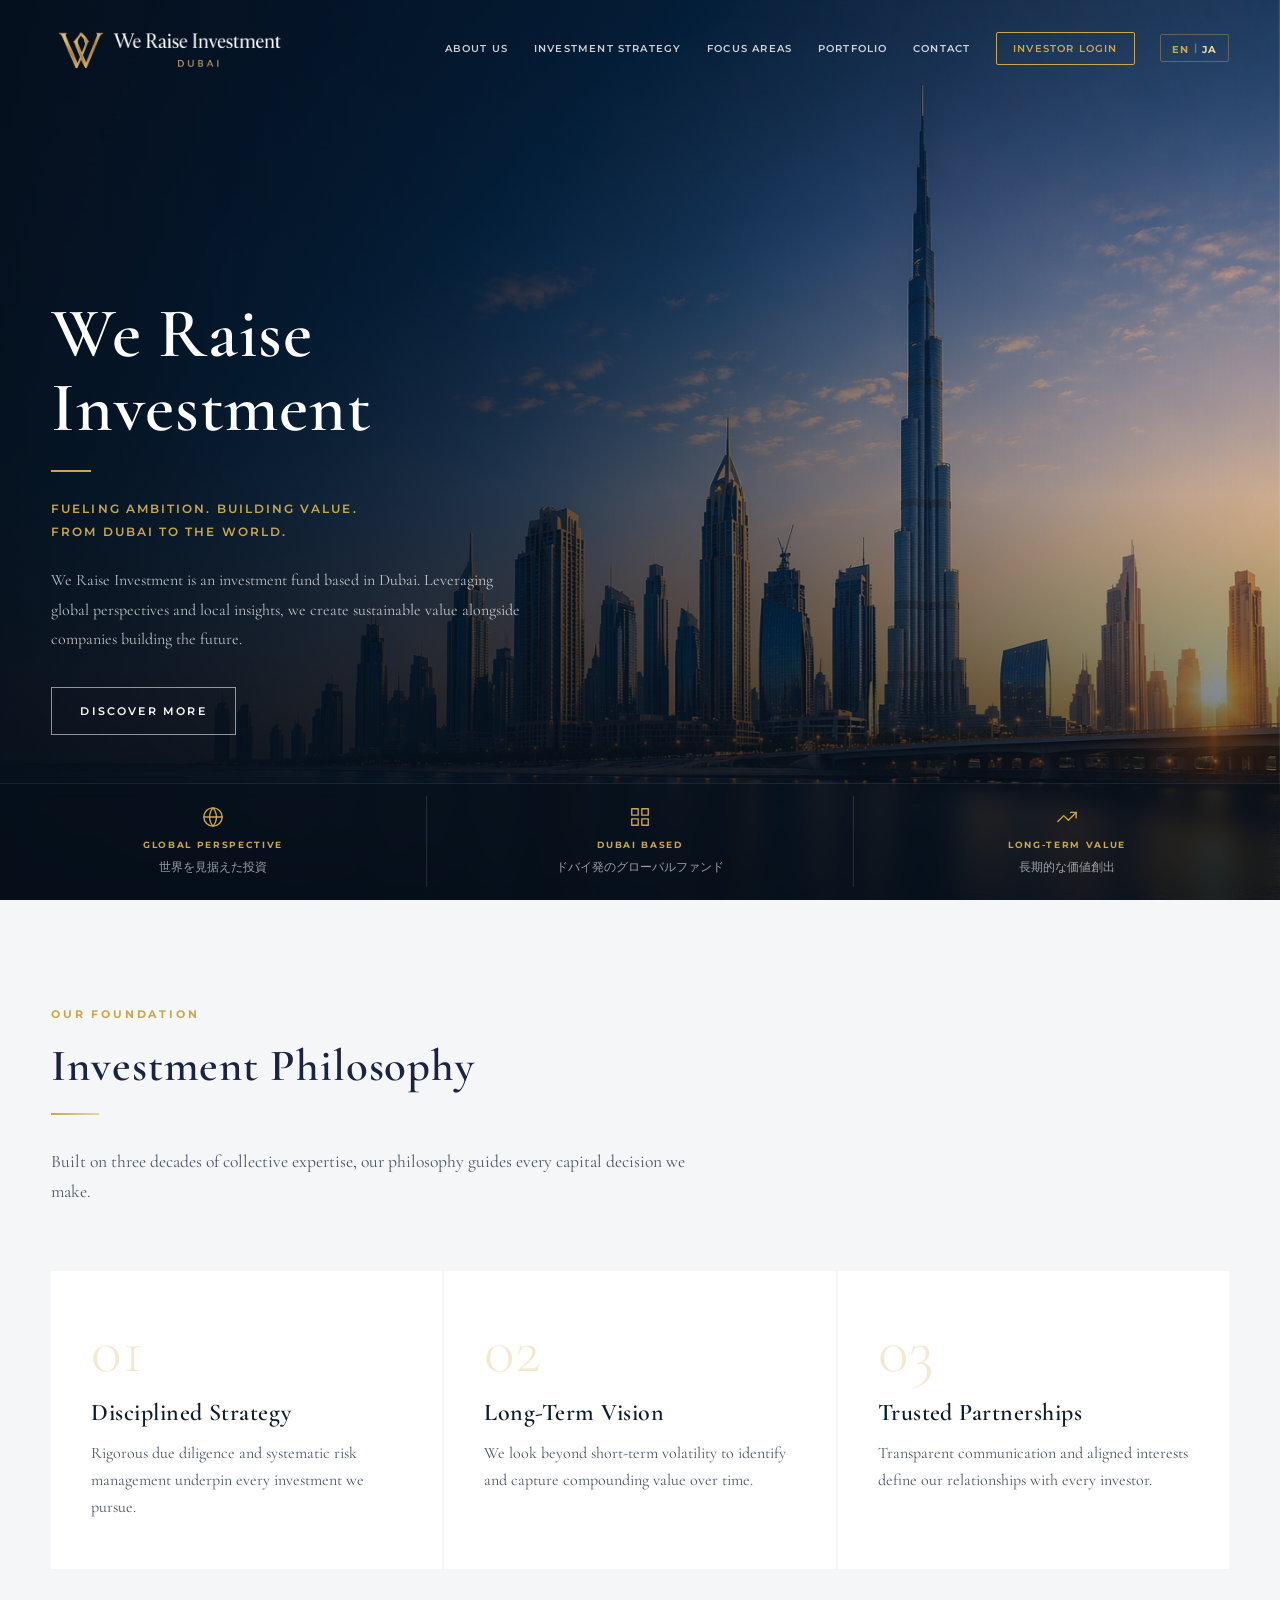
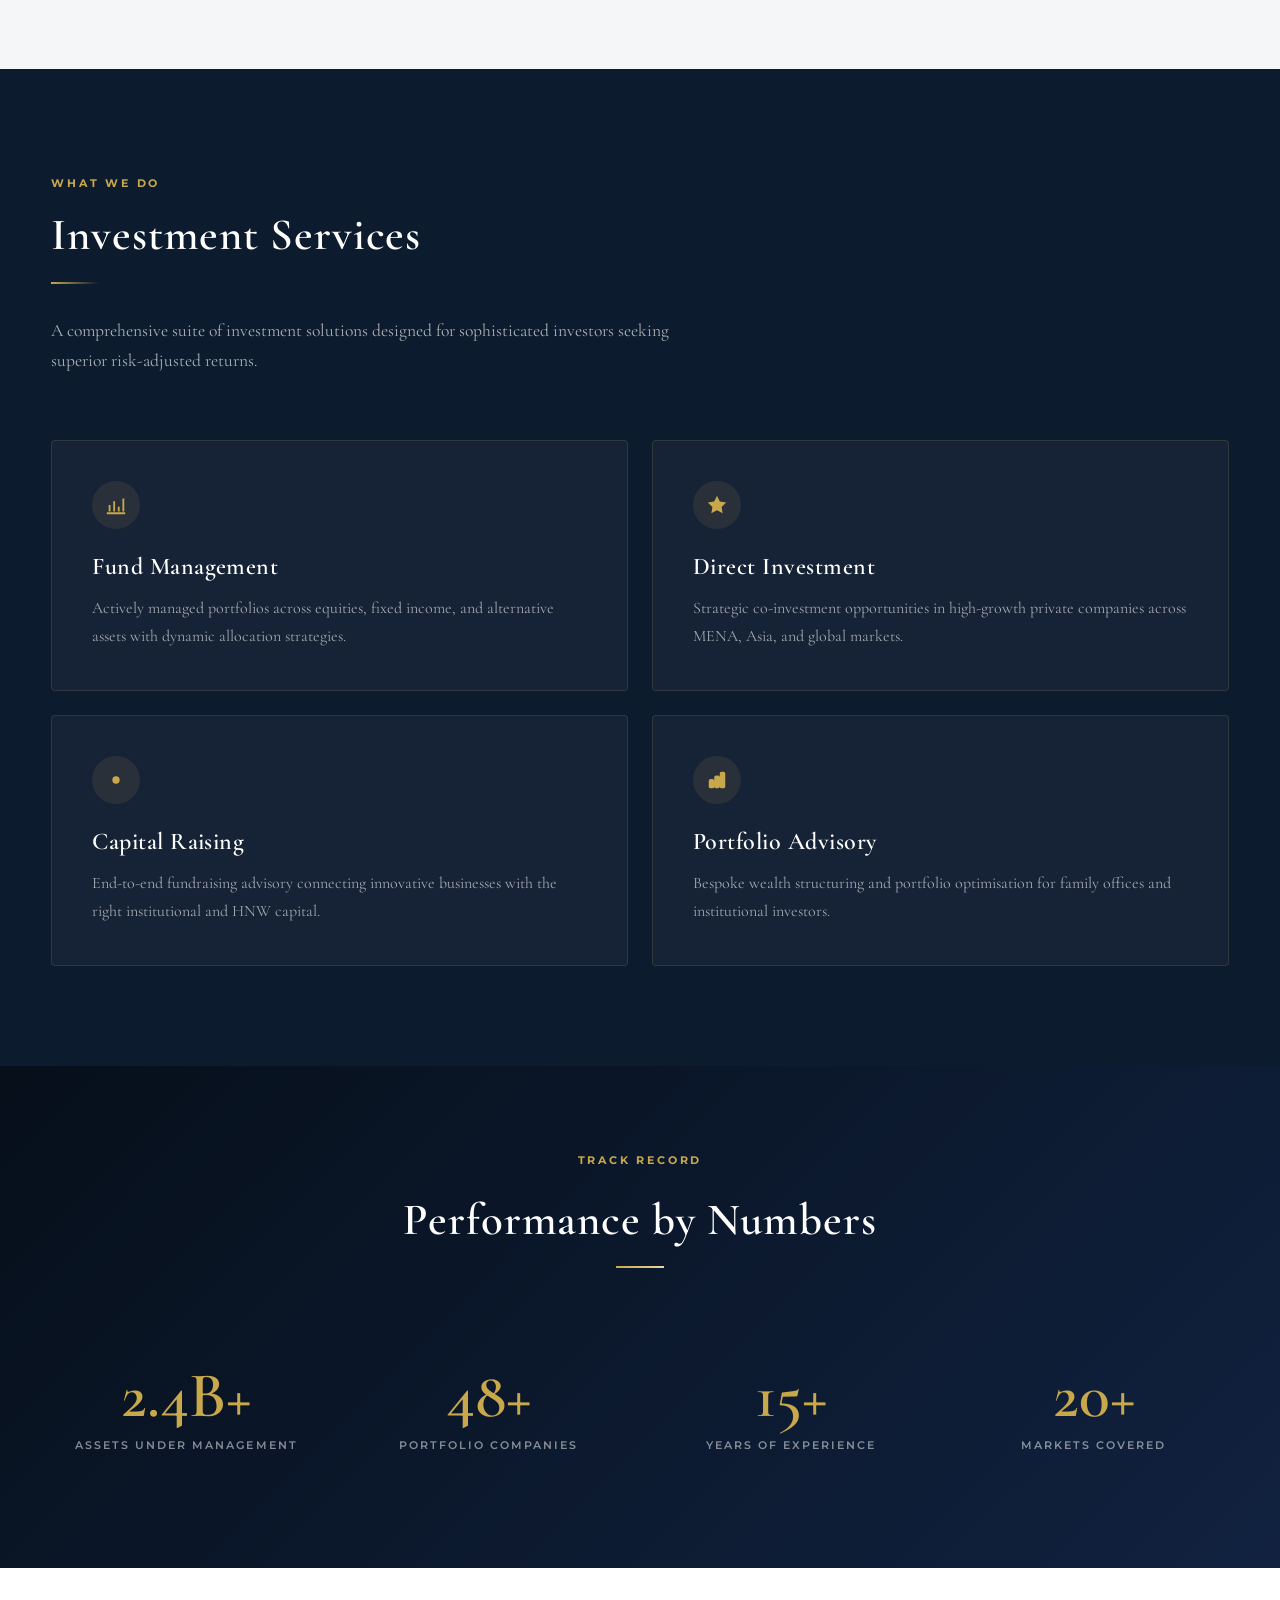
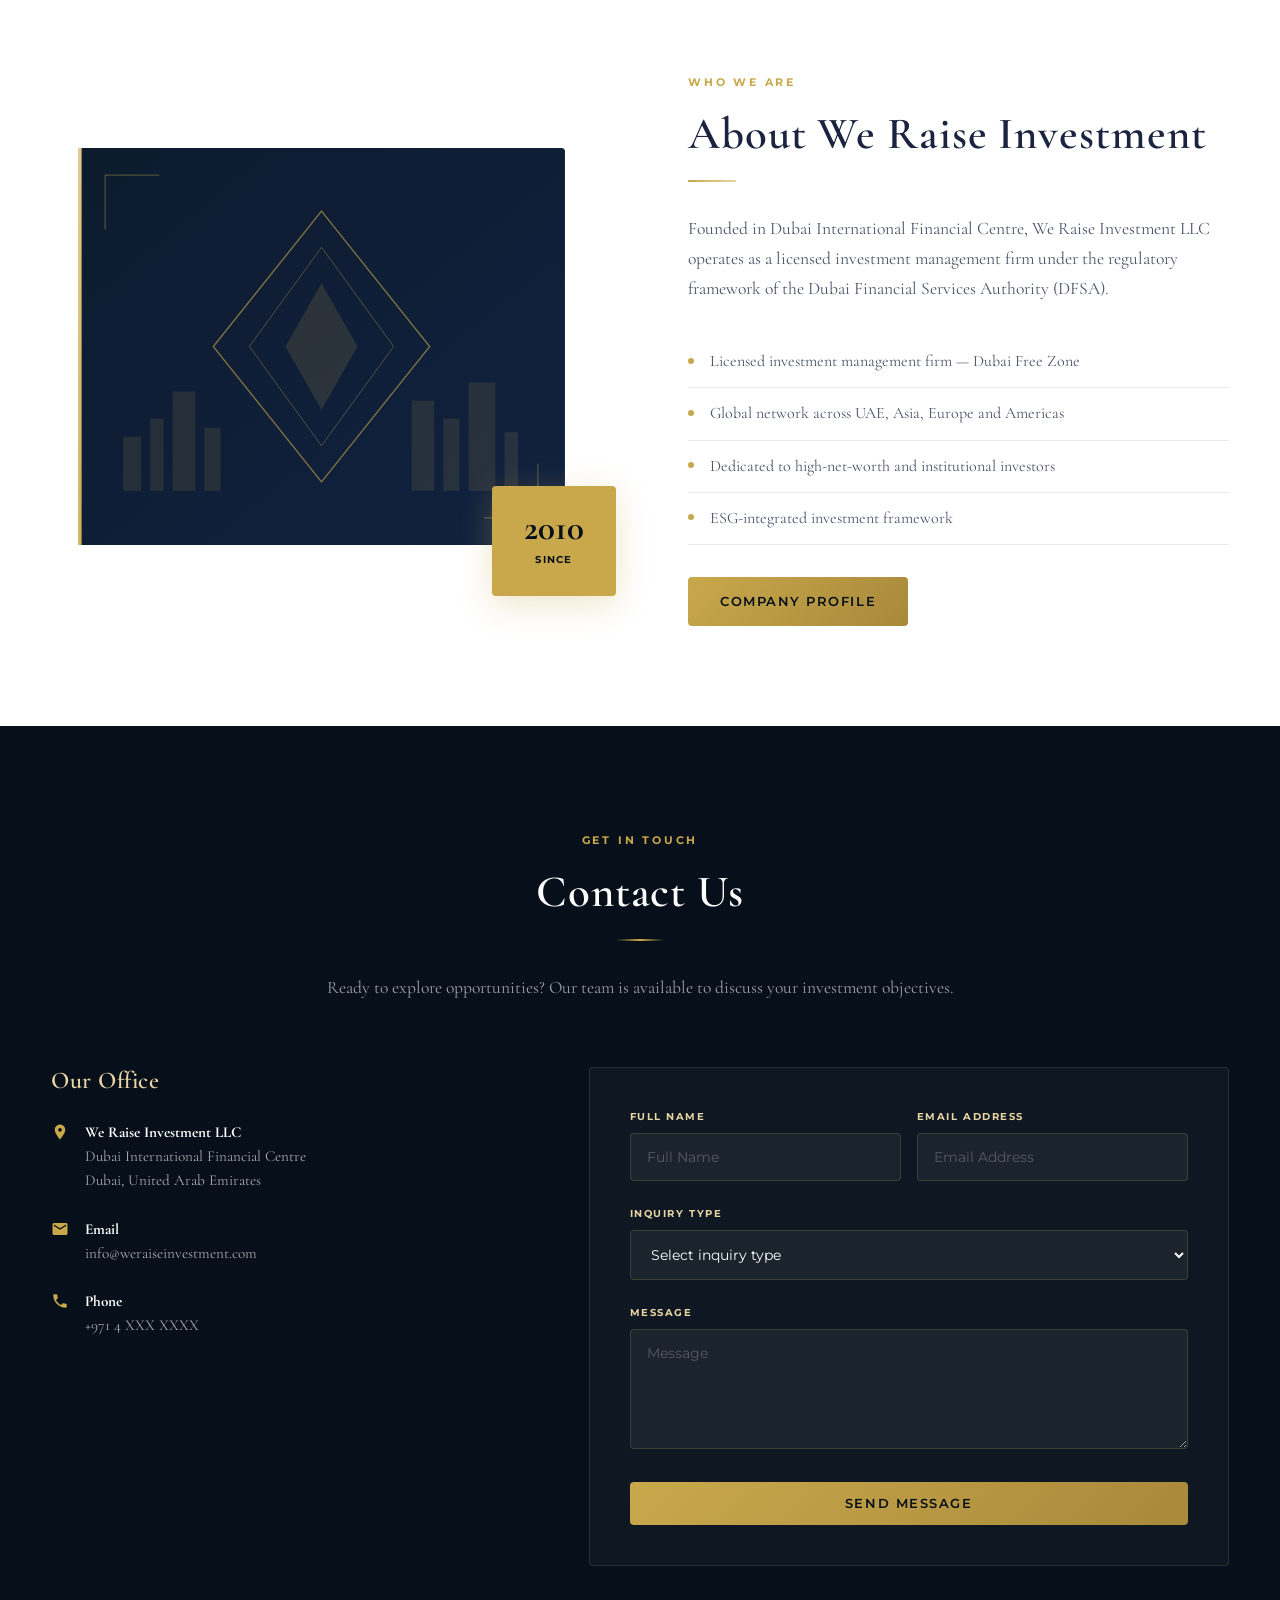
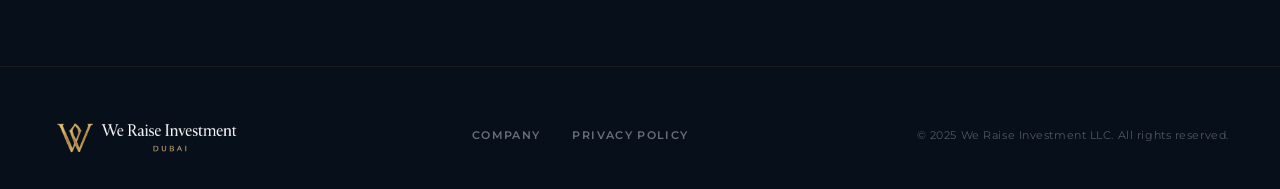
==== commit 75a61f11: "Replace logo with PNG (transparent background)" ====
--- a/index.html
+++ b/index.html
@@ -20,11 +20,7 @@
 <header id="header">
   <div class="container header-inner">
     <a href="/" class="logo">
-      <div class="logo-mark">W</div>
-      <div class="logo-text">
-        <span class="logo-name">We Raise Investment</span>
-        <span class="logo-city">DUBAI</span>
-      </div>
+      <img src="img/logo.png" alt="We Raise Investment">
     </a>
     <nav>
       <a href="#about"      class="nav-link" data-i18n="nav.aboutus">ABOUT US</a>
@@ -303,7 +299,7 @@
 <footer id="footer">
   <div class="container footer-inner">
     <a href="/" class="logo">
-      <img src="img/logo.svg" alt="We Raise Investment" style="height:36px;">
+      <img src="img/logo.png" alt="We Raise Investment">
     </a>
     <div class="footer-links">
       <a href="company/" data-i18n="nav.company">Company</a>
--- a/css/style.css
+++ b/css/style.css
@@ -147,37 +147,17 @@
 
 /* Logo */
 .logo {
-  display: flex;
-  align-items: center;
-  gap: .6rem;
+  display: inline-flex;
+  align-items: center;
   text-decoration: none;
-}
-.logo-mark {
-  font-family: 'Cormorant Garamond', Georgia, serif;
-  font-size: 2.6rem;
-  font-weight: 700;
-  color: var(--gold);
-  line-height: 1;
-}
-.logo-text {
-  display: flex;
-  flex-direction: column;
-  gap: .1rem;
-}
-.logo-name {
-  font-family: 'Cormorant Garamond', Georgia, serif;
-  font-size: .95rem;
-  font-weight: 600;
-  color: var(--white);
-  letter-spacing: .04em;
-  line-height: 1;
-}
-.logo-city {
-  font-family: 'Montserrat', Arial, sans-serif;
-  font-size: .55rem;
-  font-weight: 700;
-  letter-spacing: .28em;
-  color: var(--gold);
+  flex-shrink: 0;
+}
+.logo img {
+  height: 52px;
+  width: auto;
+}
+#footer .logo img {
+  height: 42px;
 }
 
 nav { display: flex; align-items: center; gap: 1.6rem; }
@@ -301,8 +281,8 @@
   position: relative;
   height: 100vh;
   min-height: 700px;
-  display: flex;
-  flex-direction: column;
+  display: grid;
+  grid-template-rows: 1fr auto;
   overflow: hidden;
 }
 
@@ -327,12 +307,13 @@
 }
 
 .hero-container {
-  flex: 1;
   display: flex;
   align-items: flex-end;
-  padding-bottom: 130px;
+  padding-top: 120px;
+  padding-bottom: 3rem;
   position: relative;
   z-index: 1;
+  align-self: stretch;
 }
 
 .hero-content { max-width: 660px; }
@@ -347,10 +328,10 @@
   display: flex;
   flex-direction: column;
   font-family: 'Cormorant Garamond', Georgia, serif;
-  font-size: clamp(3.2rem, 7.5vw, 6.2rem);
+  font-size: clamp(2.6rem, 5.5vw, 5rem);
   font-weight: 600;
   color: var(--white);
-  line-height: 1;
+  line-height: 1.05;
   margin: 0;
   letter-spacing: .01em;
 }
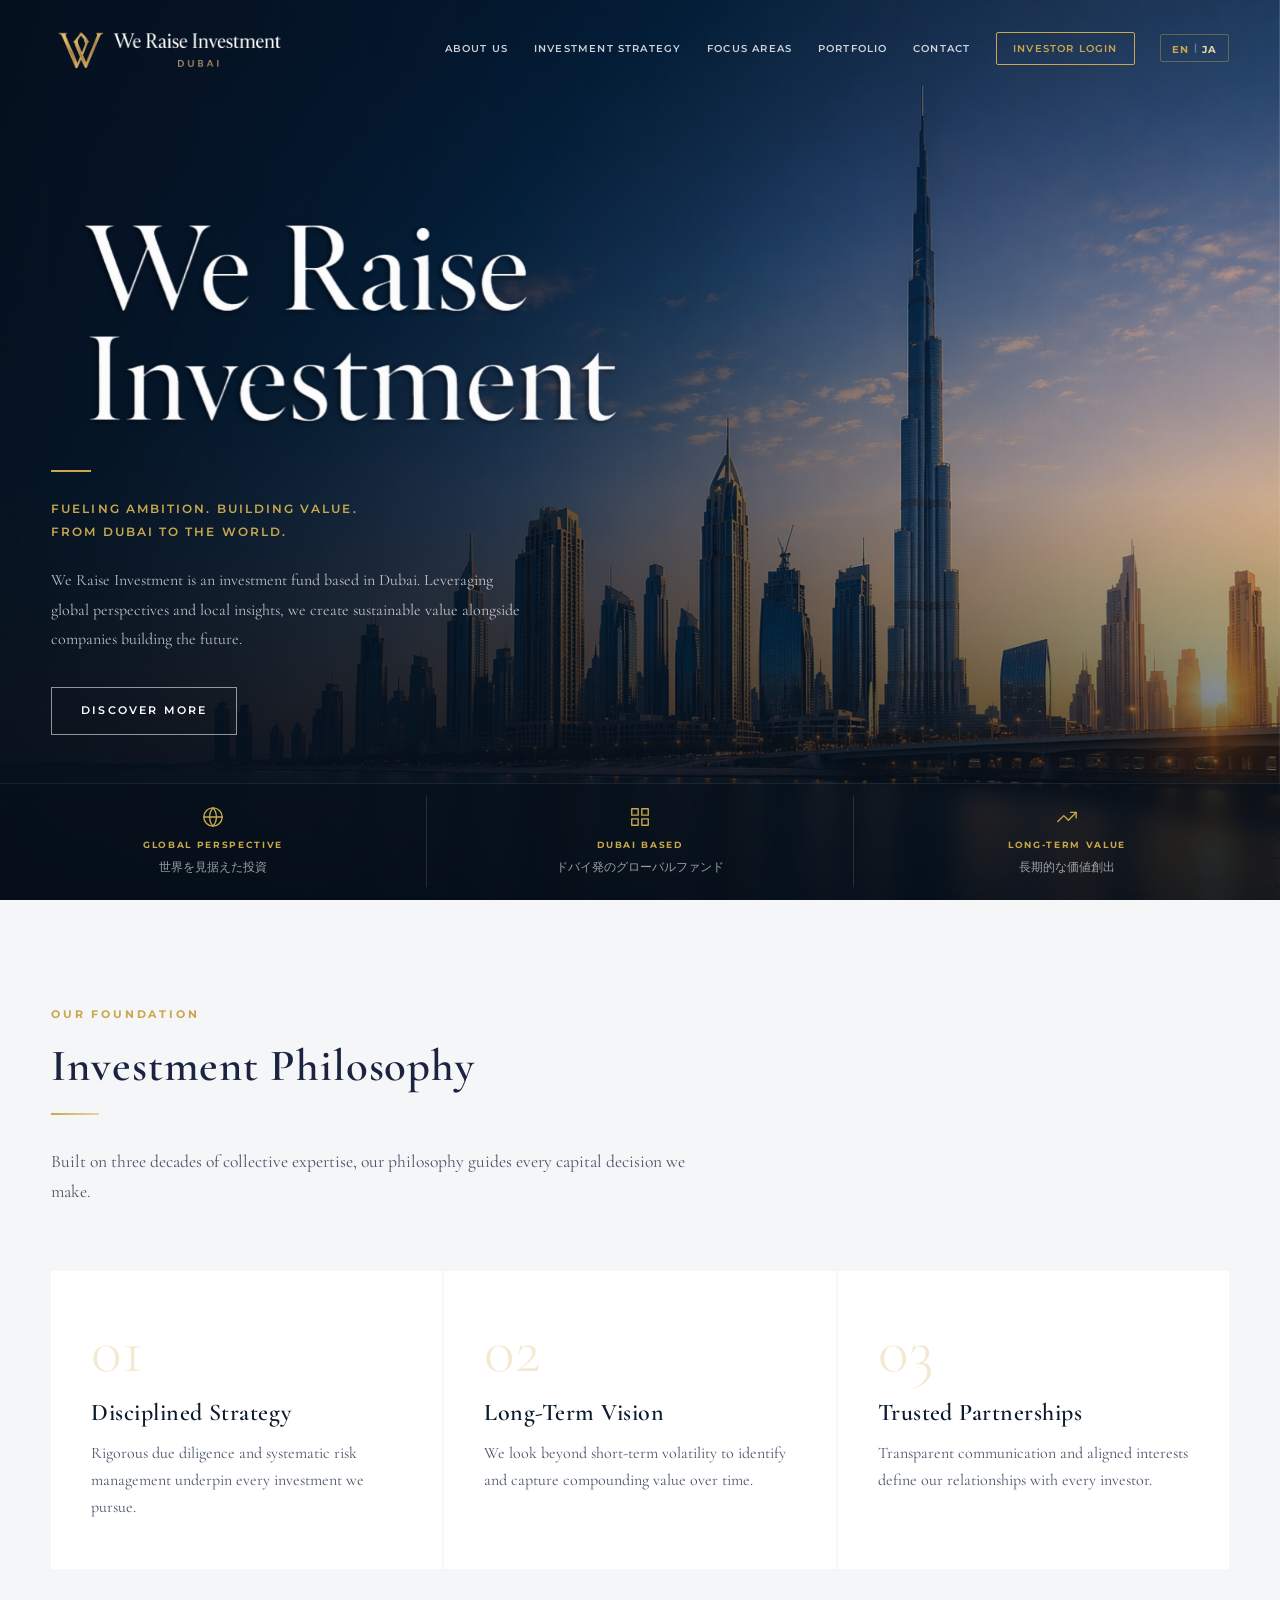
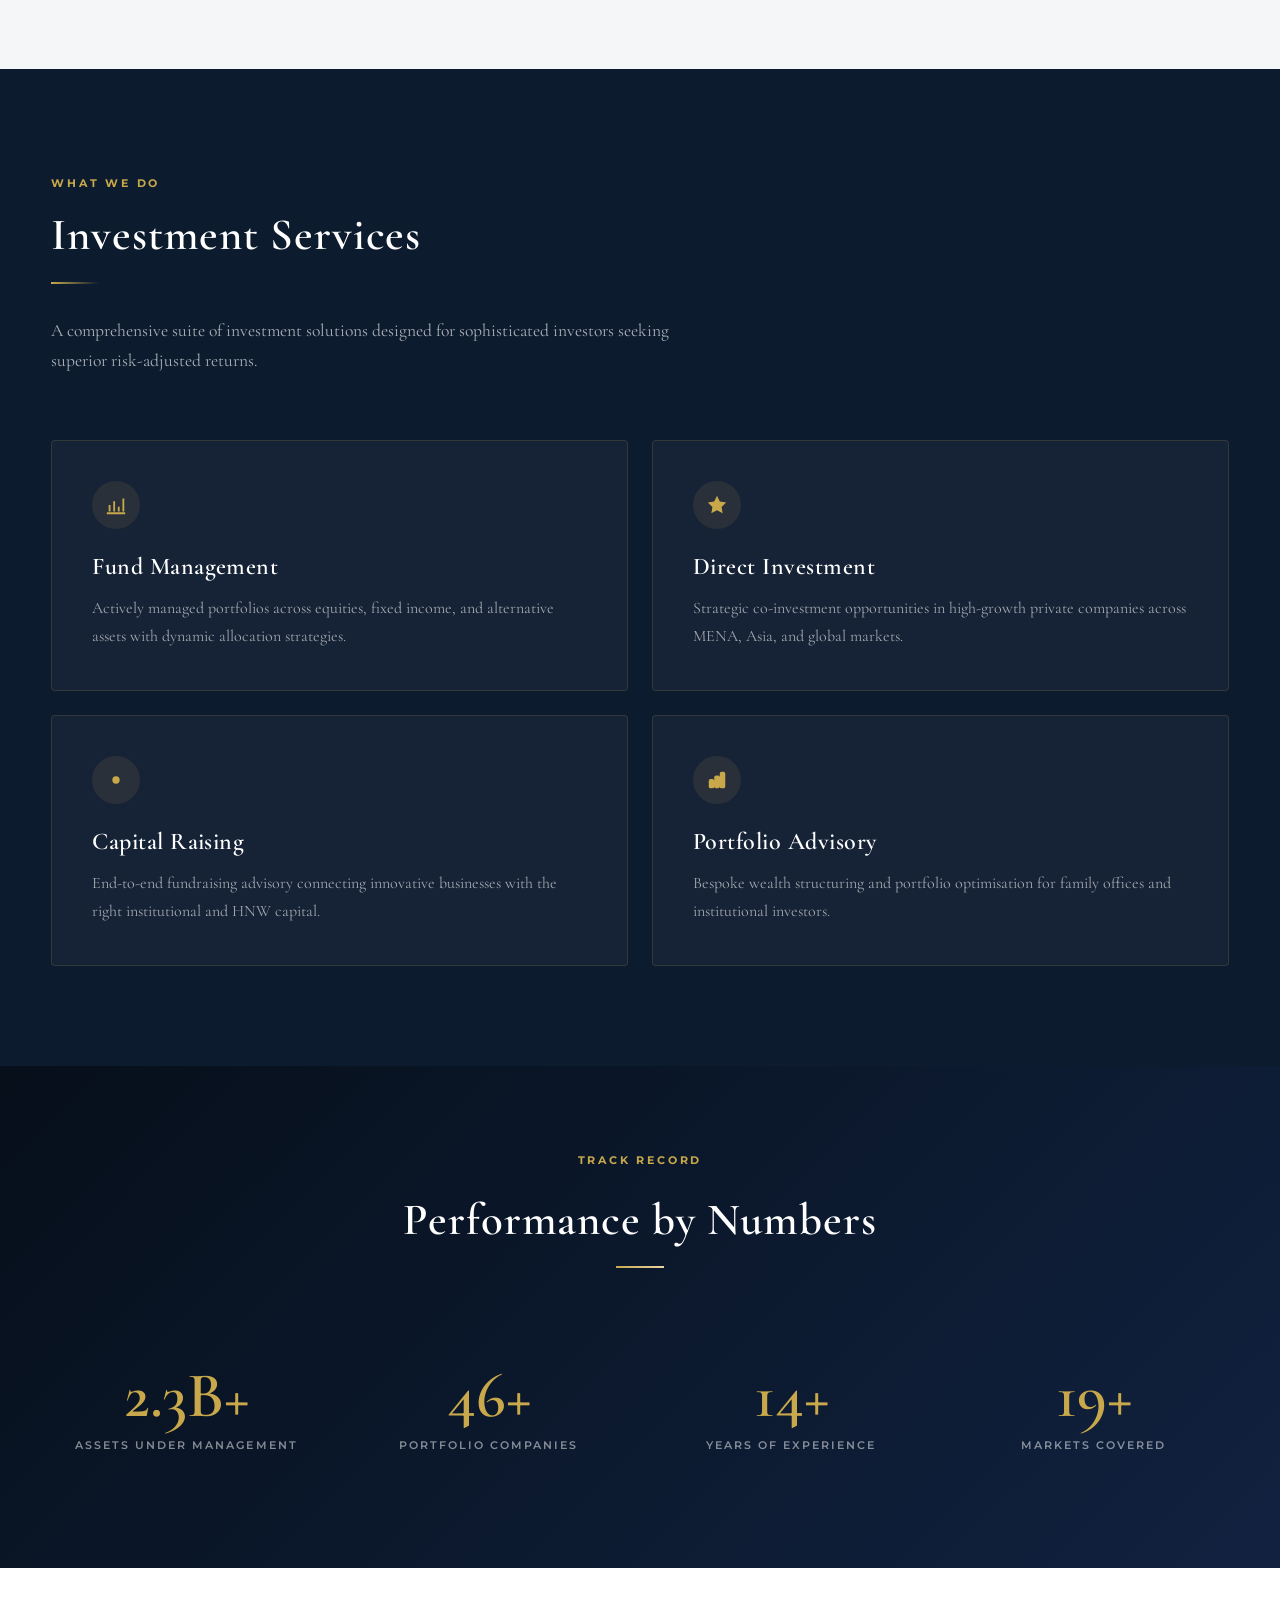
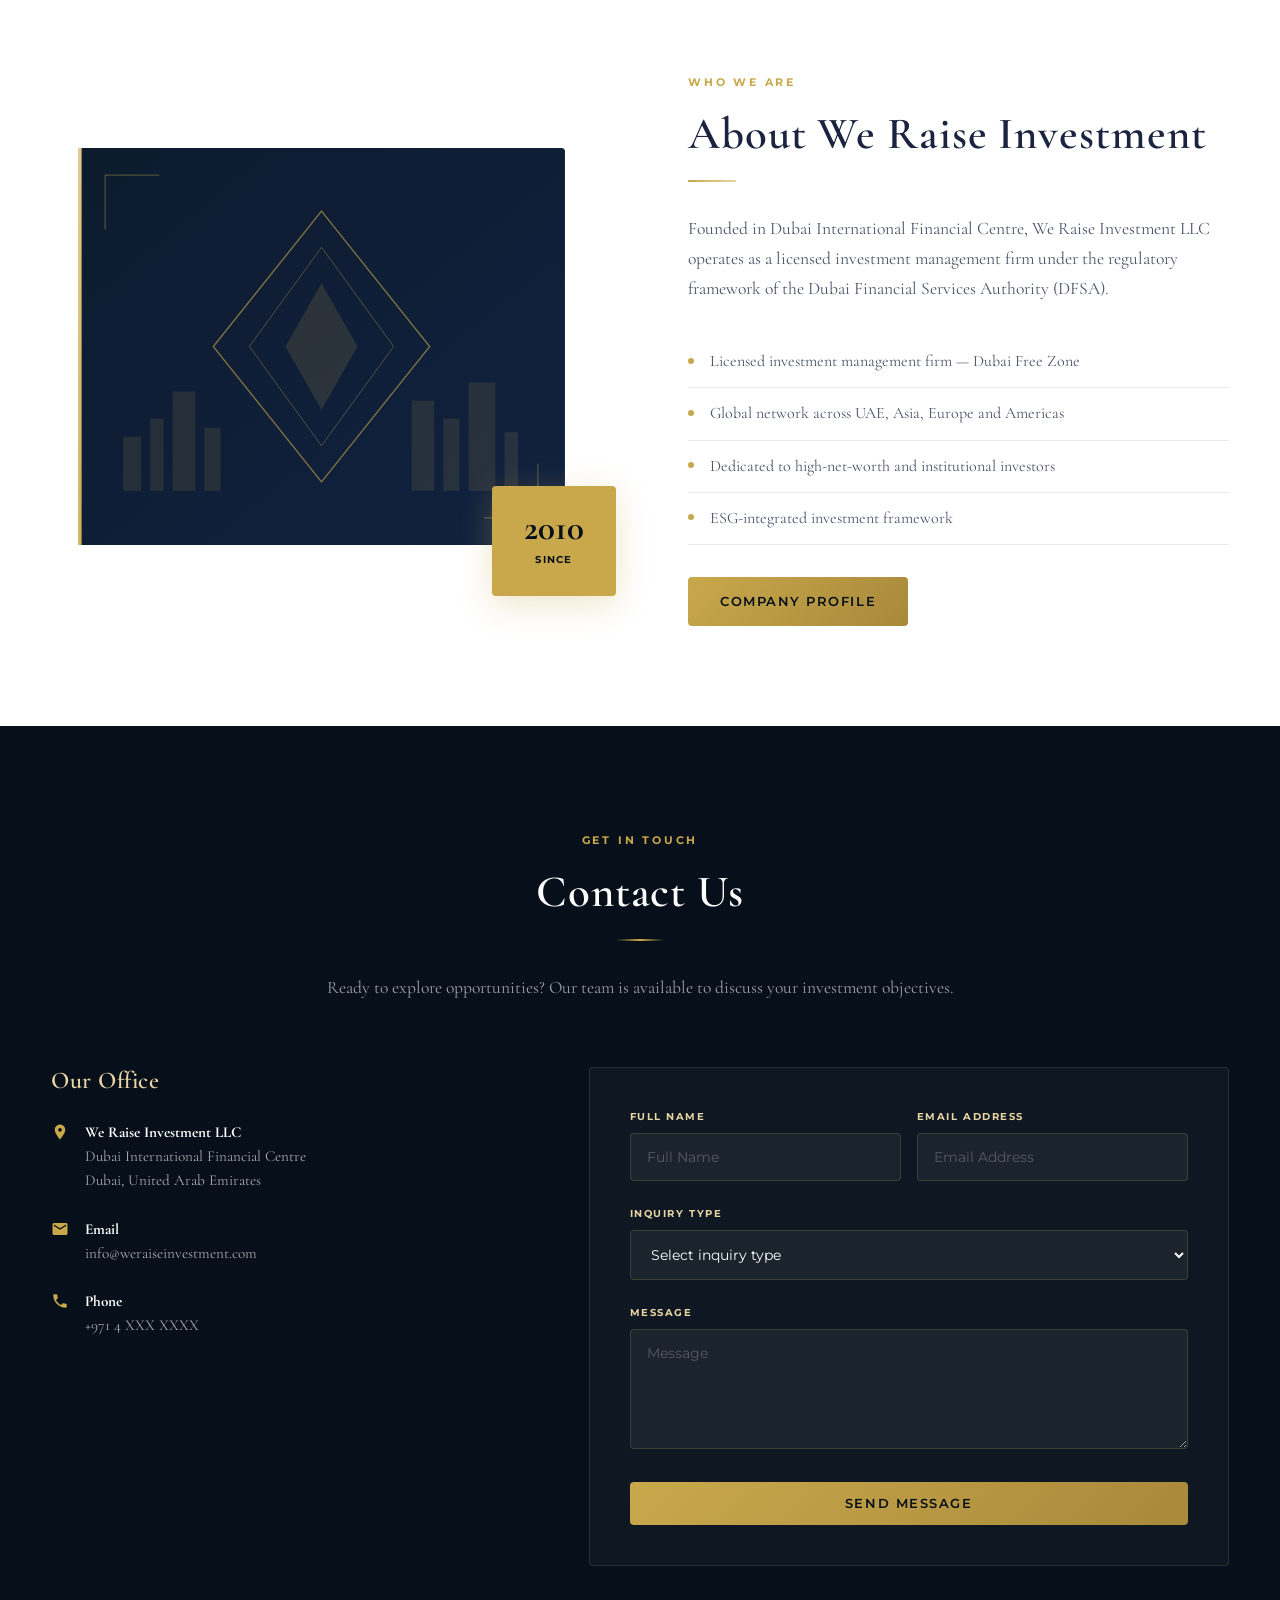
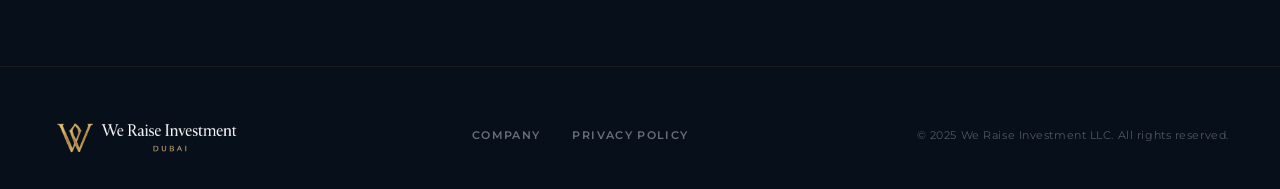
==== commit 0e8f9cb5: "Replace hero title text with PNG image" ====
--- a/index.html
+++ b/index.html
@@ -64,10 +64,7 @@
 
   <div class="container hero-container">
     <div class="hero-content">
-      <h1 class="hero-title">
-        <span class="hero-line1">We Raise</span>
-        <span class="hero-line2">Investment</span>
-      </h1>
+      <img src="img/hero-title.png" alt="We Raise Investment" class="hero-title-img">
       <span class="hero-sep"></span>
       <p class="hero-tagline" data-i18n="hero.tagline">FUELING AMBITION. BUILDING VALUE.<br>FROM DUBAI TO THE WORLD.</p>
       <p class="hero-desc" data-i18n="hero.desc">We Raise Investmentは、ドバイを拠点とする投資ファンドです。グローバルな視点とローカルの知見を活かし、未来を創る企業と共に持続的な価値を創出します。</p>
--- a/css/style.css
+++ b/css/style.css
@@ -335,6 +335,13 @@
   margin: 0;
   letter-spacing: .01em;
 }
+.hero-title-img {
+  width: min(580px, 90%);
+  height: auto;
+  display: block;
+  opacity: 0;
+  animation: heroEnter 1s ease .3s forwards;
+}
 .hero-line1 {
   display: block;
   opacity: 0;
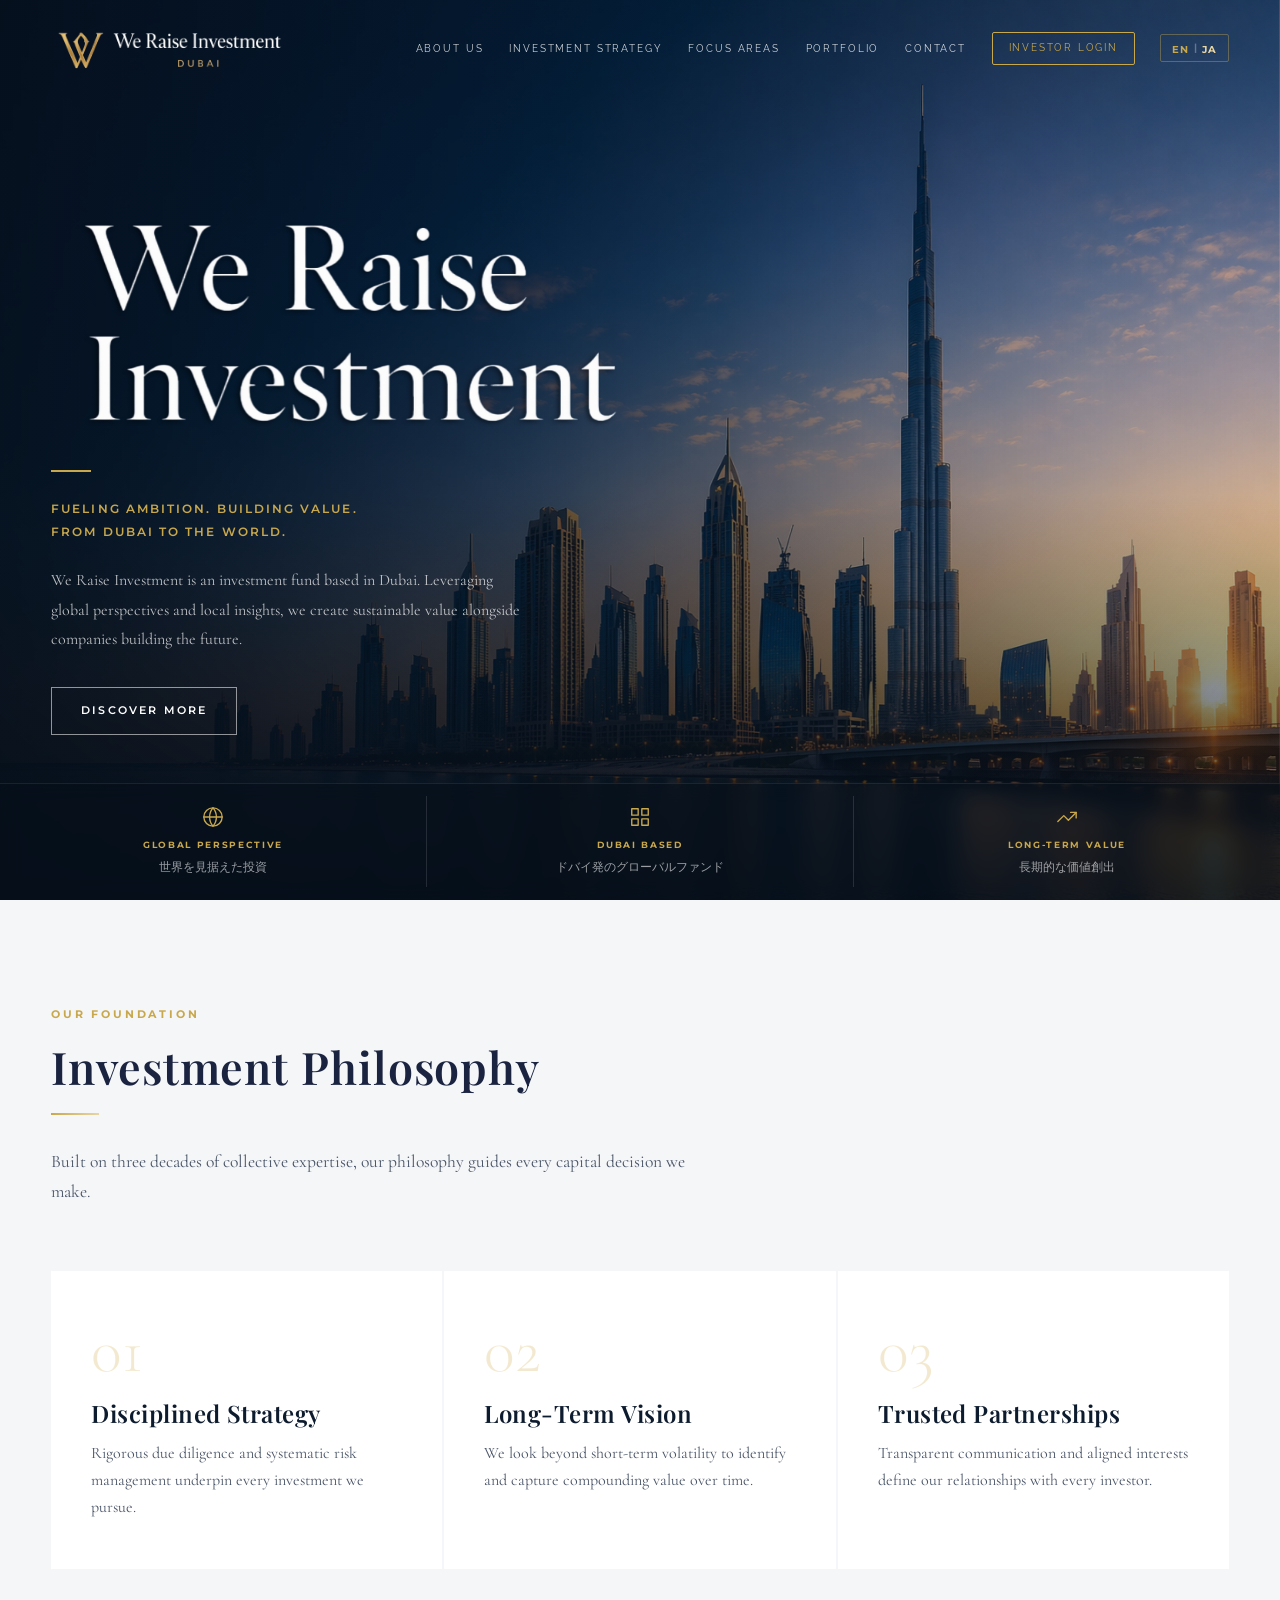
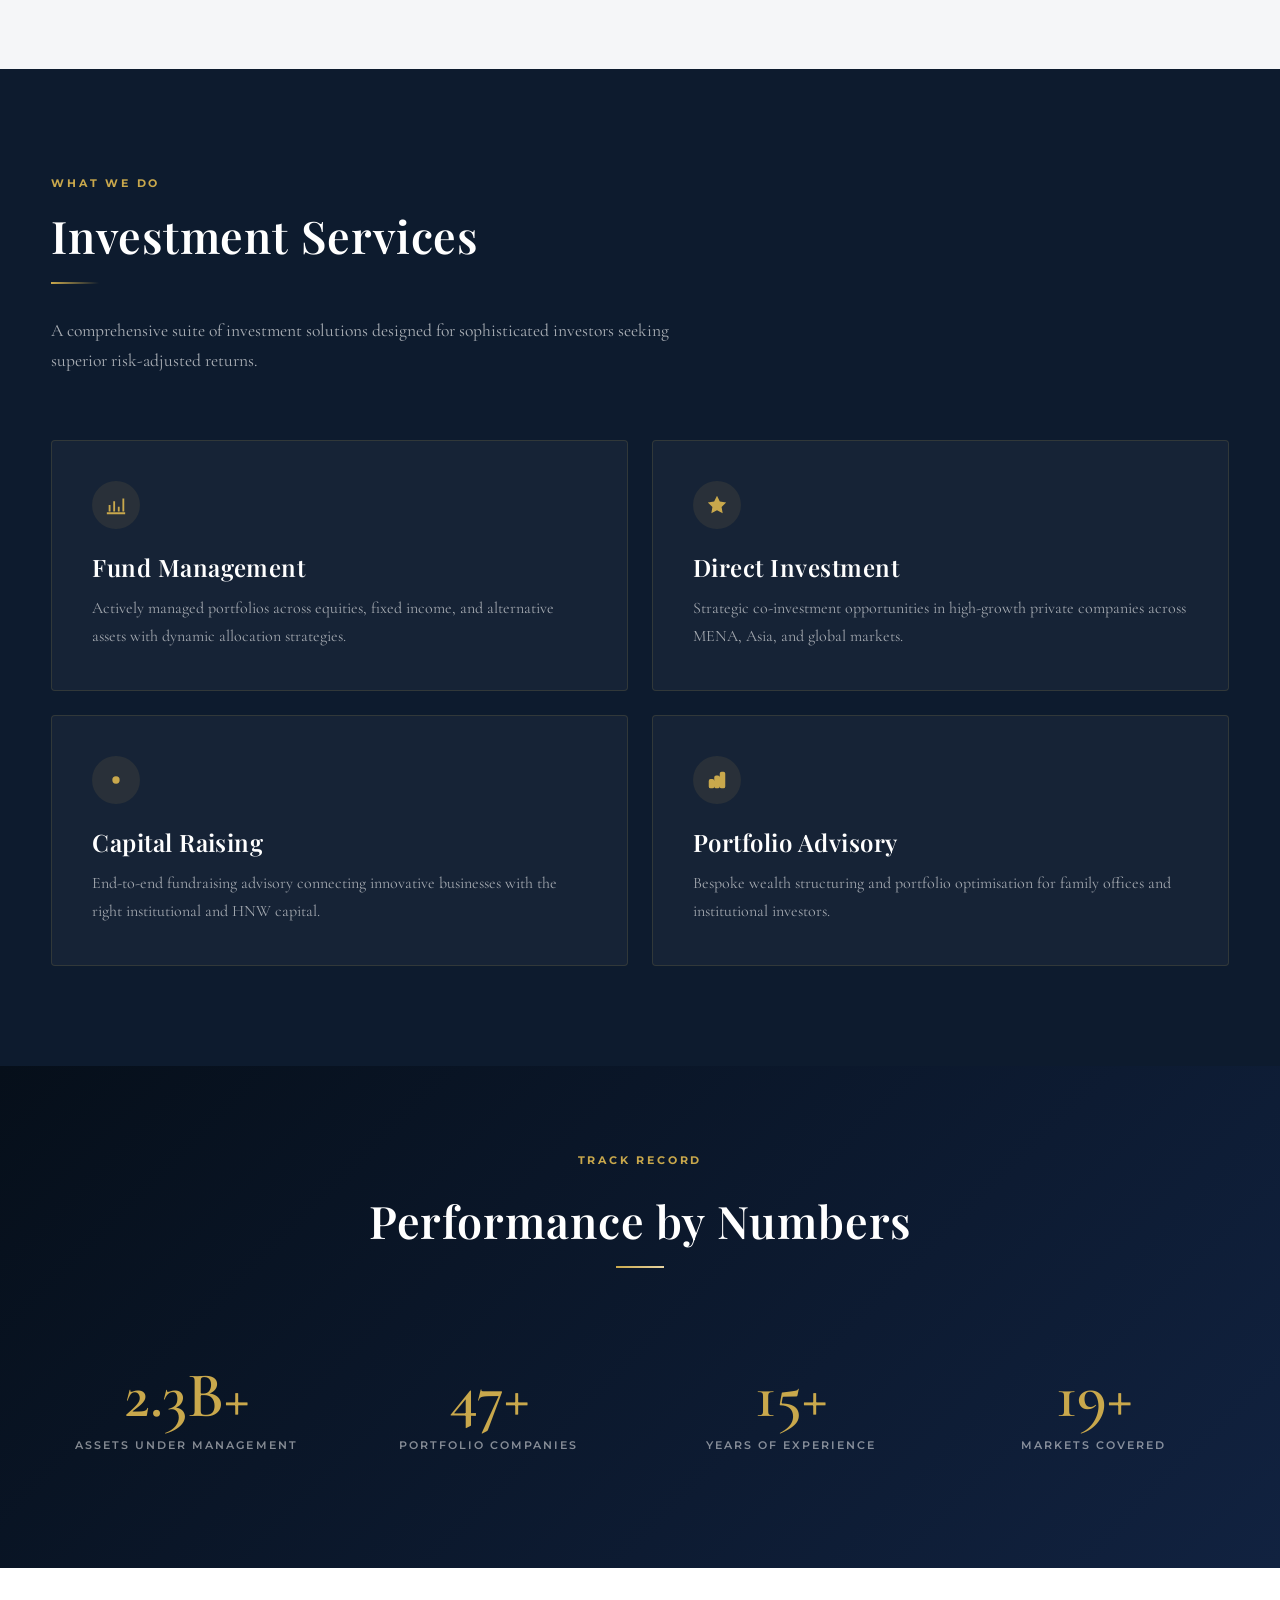
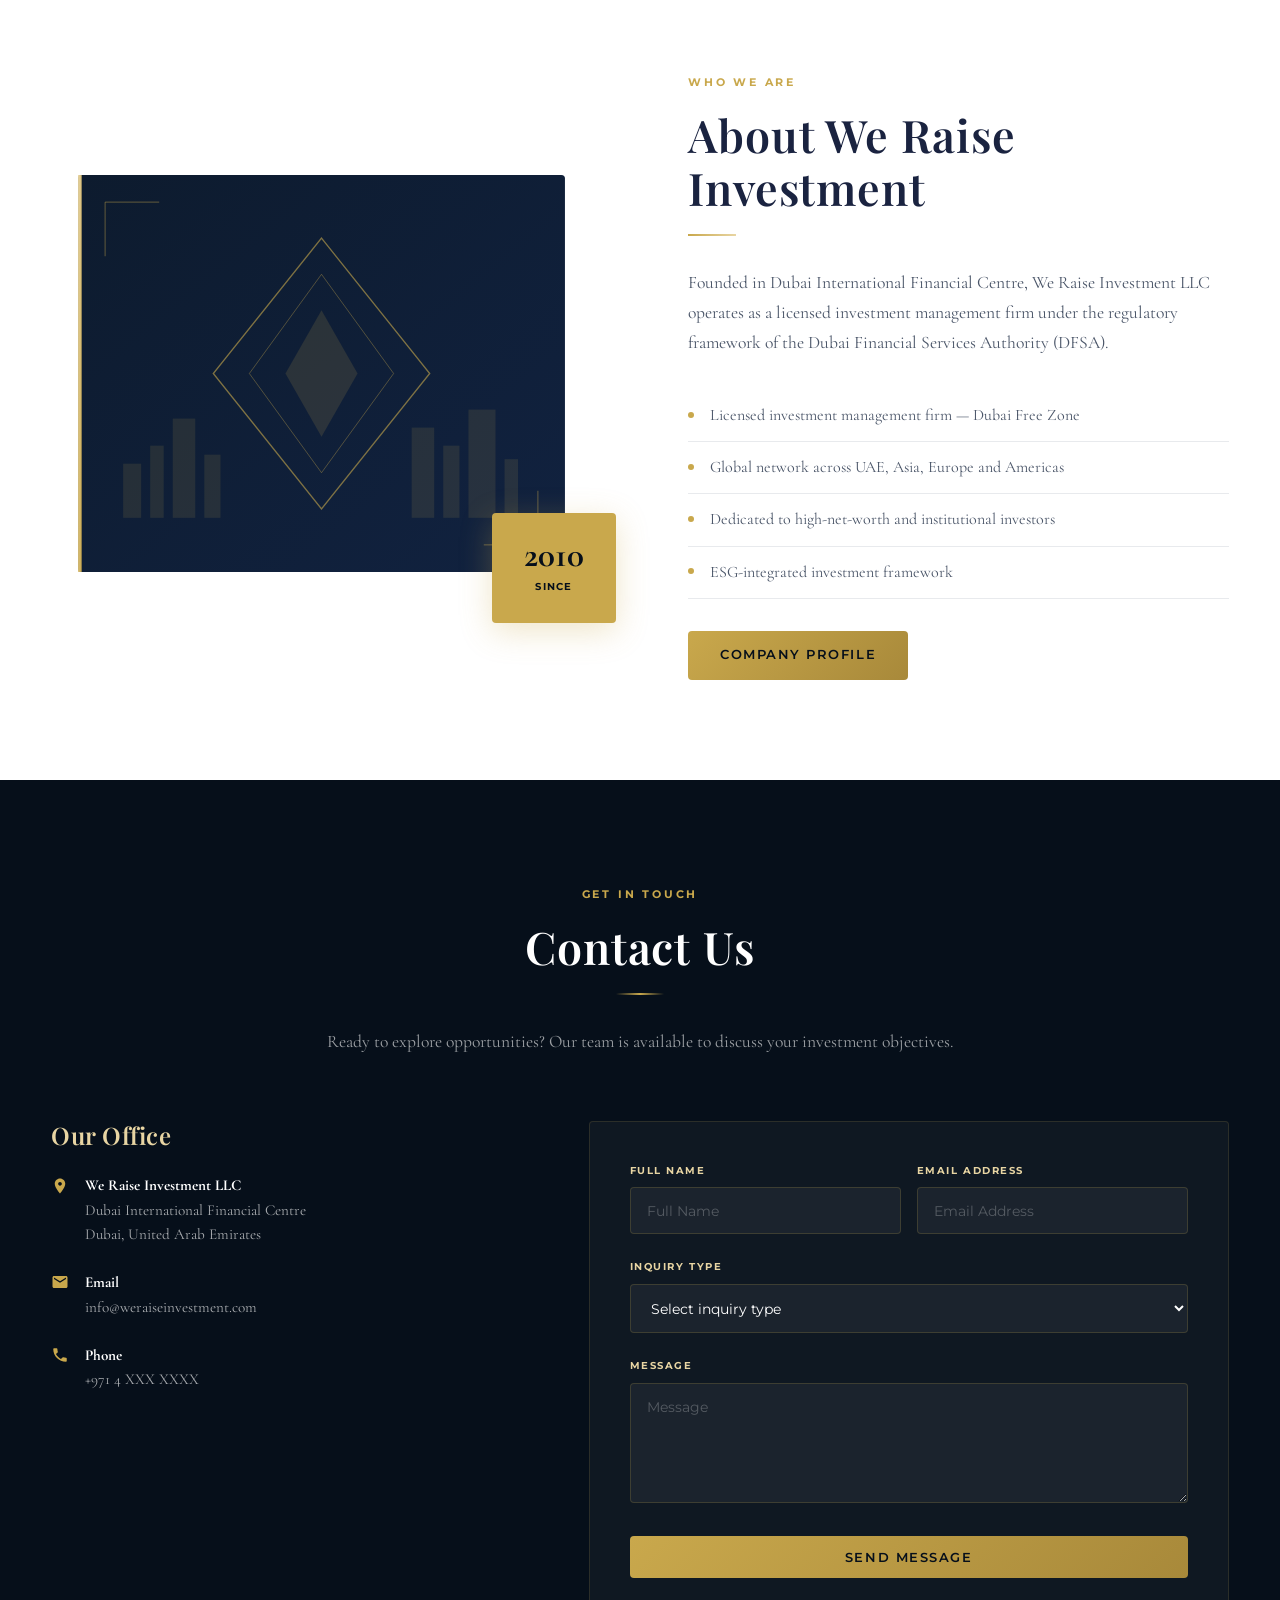
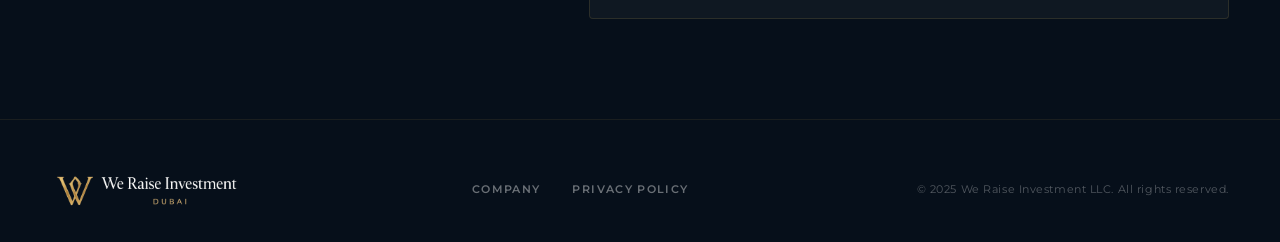
==== commit 2e0791ae: "Refine typography and fix mobile nav - Nav font: Raleway weight 400 (thinner, more refined) - Headin" ====
--- a/index.html
+++ b/index.html
@@ -11,7 +11,7 @@
   <link rel="icon" href="img/favicon.svg" type="image/svg+xml">
   <link rel="preconnect" href="https://fonts.googleapis.com">
   <link rel="preconnect" href="https://fonts.gstatic.com" crossorigin>
-  <link href="https://fonts.googleapis.com/css2?family=Cormorant+Garamond:ital,wght@0,300;0,400;0,600;0,700;1,400&family=Montserrat:wght@400;500;600;700&display=swap" rel="stylesheet">
+  <link href="https://fonts.googleapis.com/css2?family=Playfair+Display:ital,wght@0,400;0,600;0,700;1,400&family=Cormorant+Garamond:ital,wght@0,300;0,400;0,600;0,700;1,400&family=Montserrat:wght@400;500;600;700&family=Raleway:wght@300;400;500;600&display=swap" rel="stylesheet">
   <link rel="stylesheet" href="css/style.css">
 </head>
 <body>
--- a/css/style.css
+++ b/css/style.css
@@ -38,7 +38,7 @@
 
 /* ── Typography ── */
 h1, h2, h3, h4 {
-  font-family: 'Cormorant Garamond', Georgia, serif;
+  font-family: 'Playfair Display', 'Cormorant Garamond', Georgia, serif;
   font-weight: 600;
   line-height: 1.2;
   letter-spacing: .02em;
@@ -162,10 +162,10 @@
 
 nav { display: flex; align-items: center; gap: 1.6rem; }
 .nav-link {
-  font-family: 'Montserrat', Arial, sans-serif;
-  font-size: .62rem;
-  font-weight: 600;
-  letter-spacing: .12em;
+  font-family: 'Raleway', Arial, sans-serif;
+  font-size: .65rem;
+  font-weight: 400;
+  letter-spacing: .18em;
   text-transform: uppercase;
   color: rgba(255,255,255,.8);
   transition: color var(--transition);
@@ -188,10 +188,10 @@
 .nav-link:hover::after { width: 100%; }
 
 .btn-investor {
-  font-family: 'Montserrat', Arial, sans-serif;
+  font-family: 'Raleway', Arial, sans-serif;
   font-size: .62rem;
-  font-weight: 600;
-  letter-spacing: .12em;
+  font-weight: 400;
+  letter-spacing: .18em;
   text-transform: uppercase;
   color: var(--gold);
   border: 1px solid var(--gold);
@@ -254,7 +254,7 @@
   position: fixed;
   inset: 0;
   background: rgba(6,15,26,.98);
-  z-index: 999;
+  z-index: 1100;
   flex-direction: column;
   align-items: center;
   justify-content: center;
@@ -274,6 +274,7 @@
   font-size: 2rem;
   cursor: pointer;
   line-height: 1;
+  z-index: 1;
 }
 
 /* ── Hero ── */
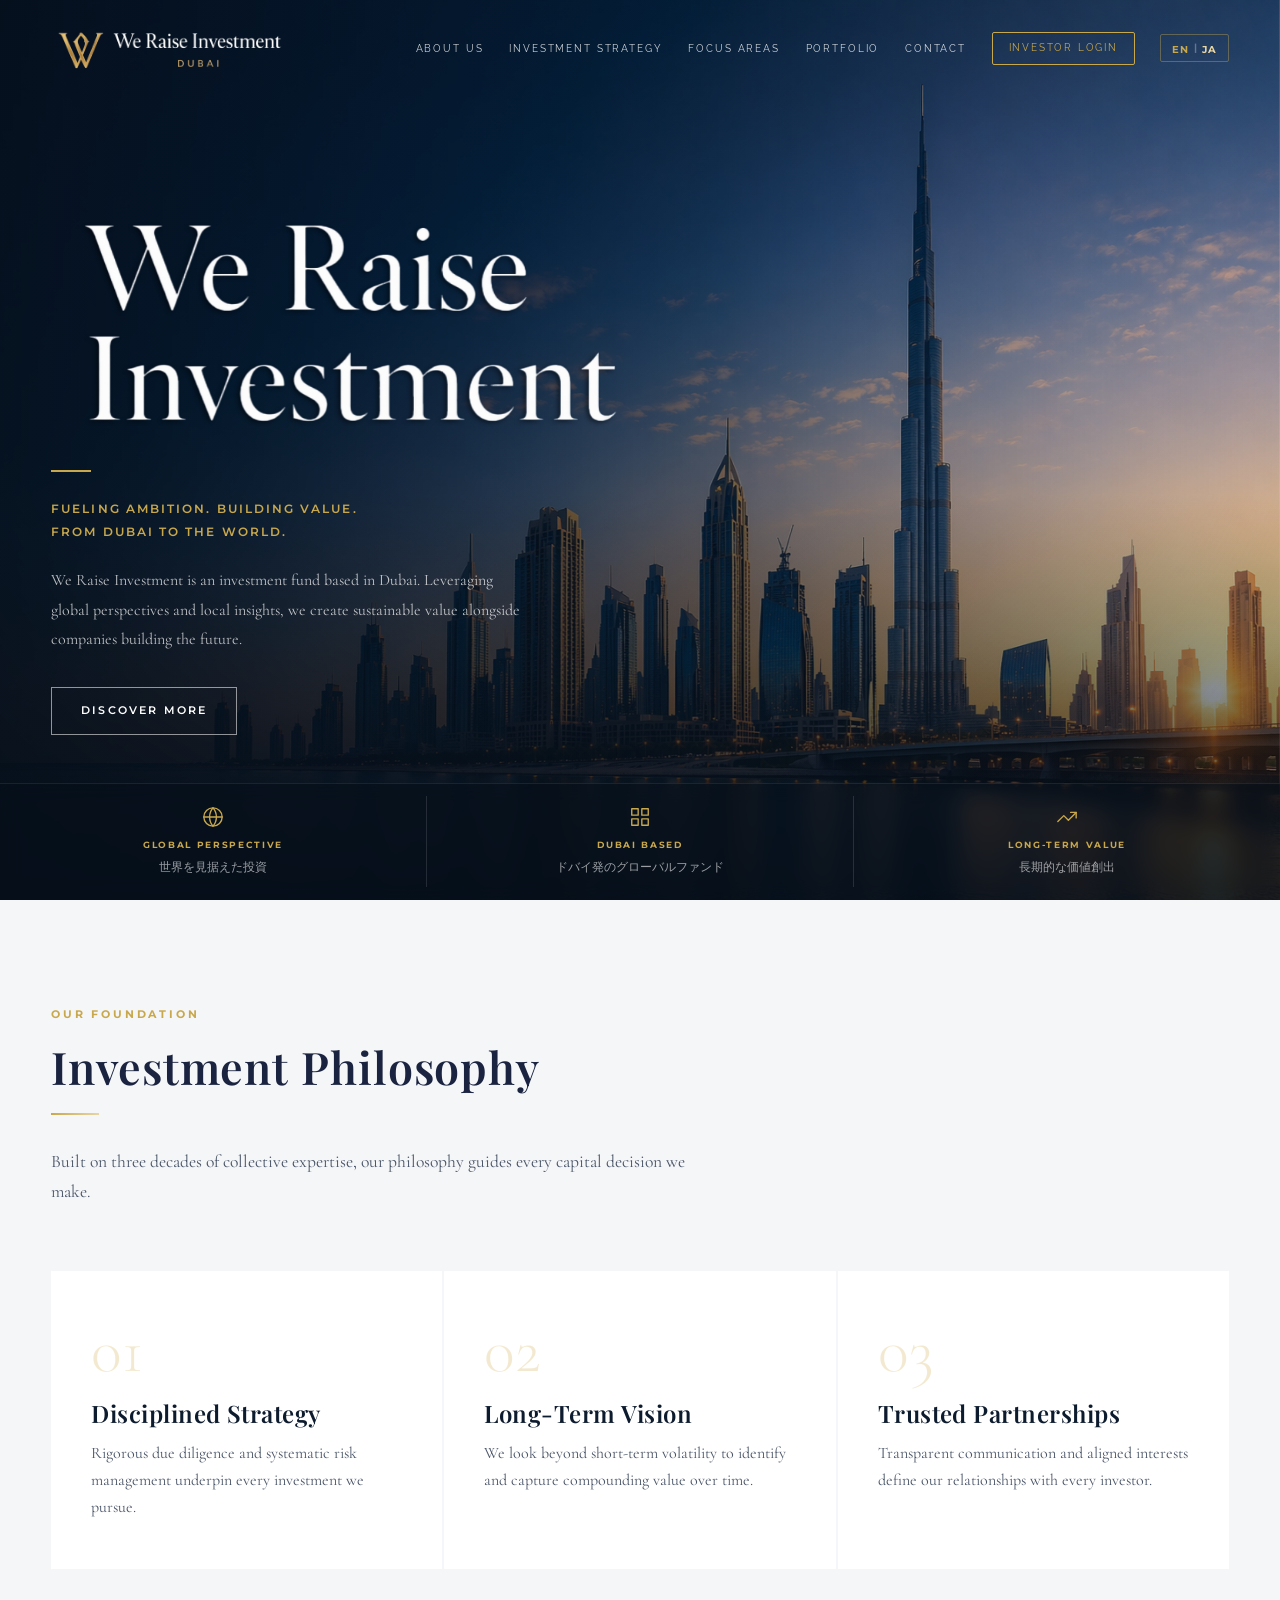
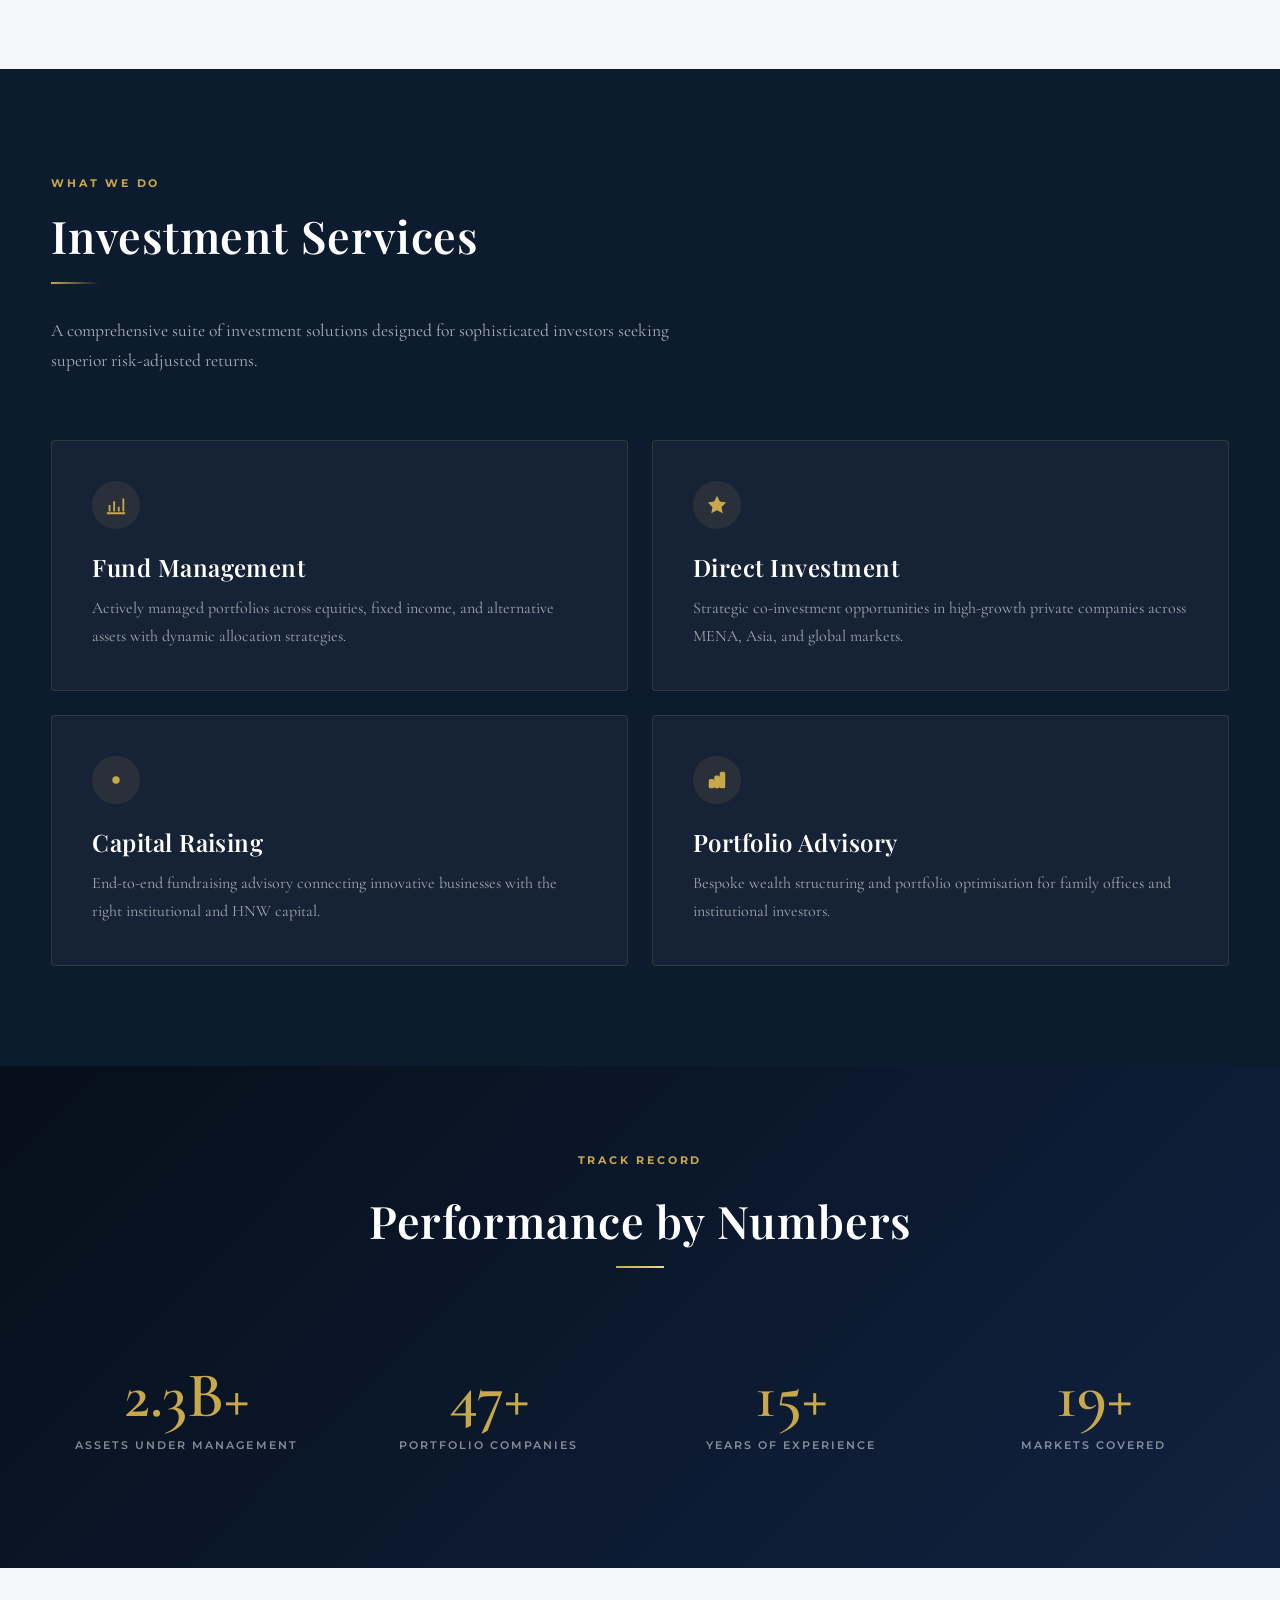
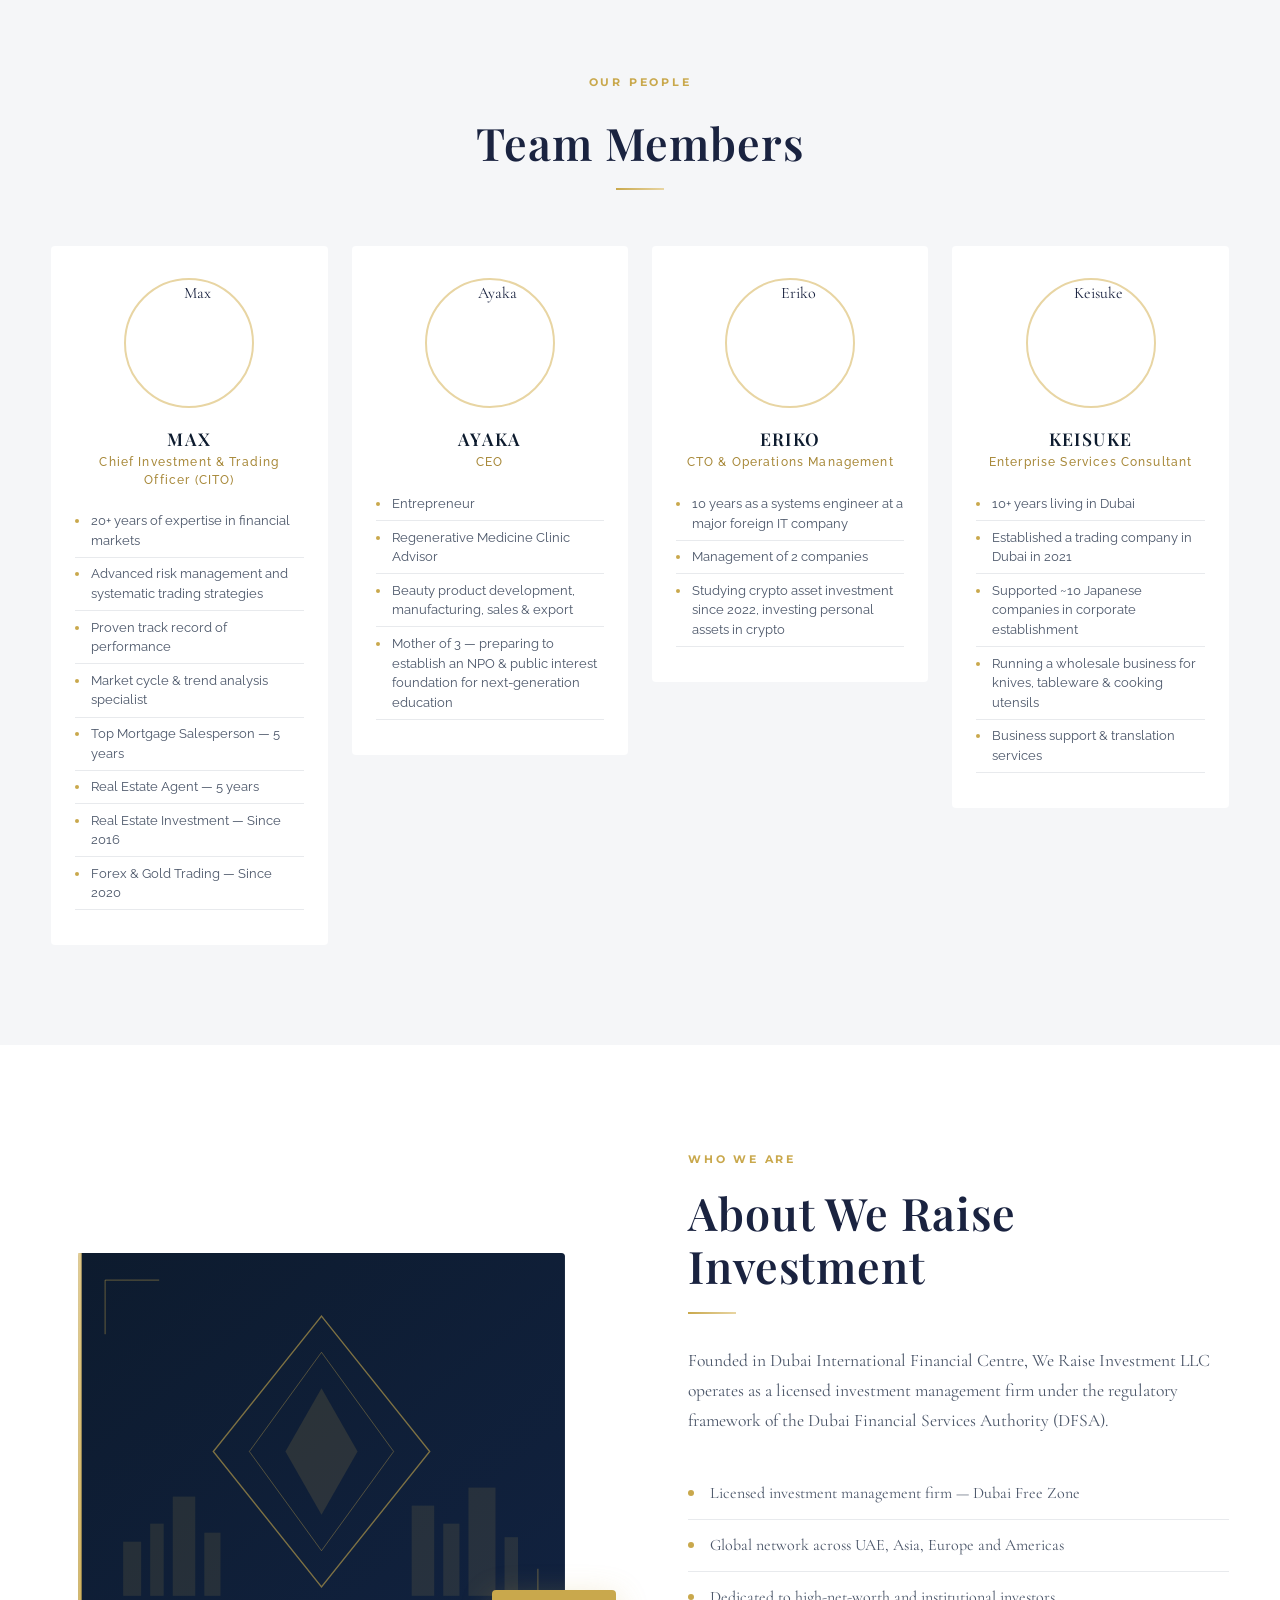
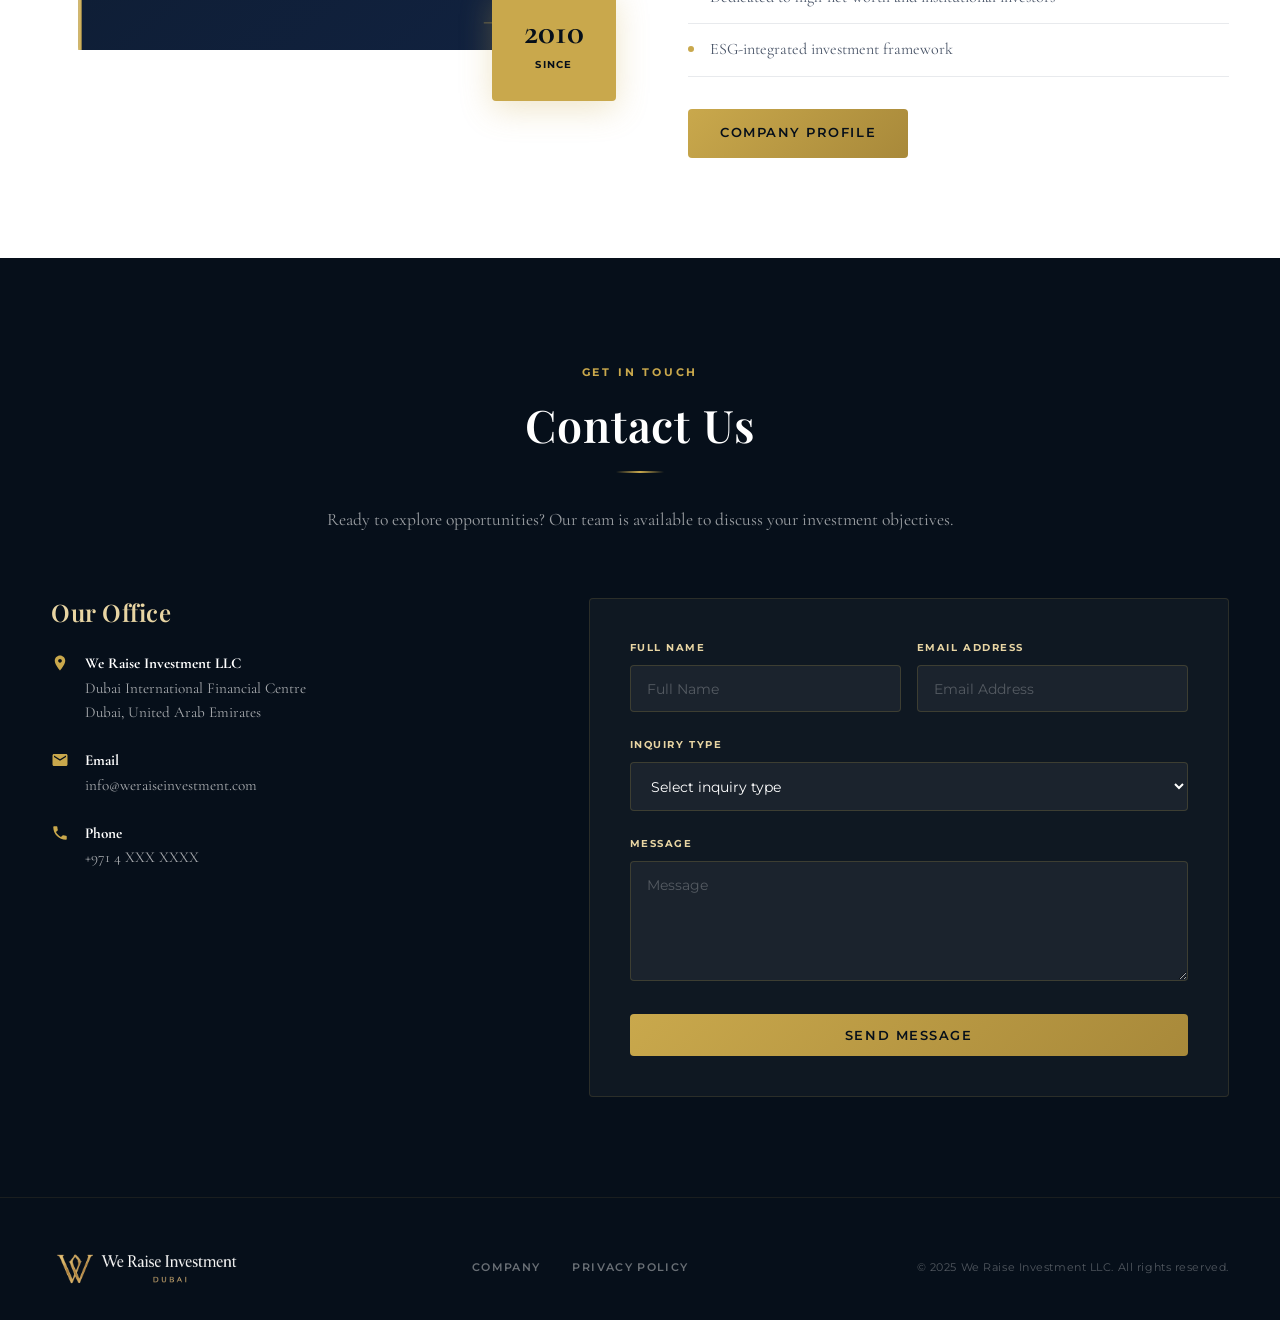
==== commit 7c9a847a: "Add team members section with EN/JA bilingual profiles - 4-column grid: Max, Ayaka, Eriko, Keisuke -" ====
--- a/index.html
+++ b/index.html
@@ -201,6 +201,87 @@
       <div class="stat-item reveal reveal-delay-4">
         <div class="stat-number" data-target="20" data-suffix="+">20+</div>
         <div class="stat-label" data-i18n="num.4.label">Markets Covered</div>
+      </div>
+    </div>
+  </div>
+</section>
+
+<!-- ══ TEAM ══ -->
+<section id="team" class="section" style="background:var(--gray-100);">
+  <div class="container">
+    <div class="reveal text-center">
+      <span class="section-label" data-i18n="team.label">Our People</span>
+      <h2 class="section-title" style="margin-top:.5rem;" data-i18n="team.title">Team Members</h2>
+      <div class="divider divider--center"></div>
+    </div>
+    <div class="team-grid reveal">
+      <!-- MAX -->
+      <div class="team-card-v2">
+        <div class="team-photo-wrap">
+          <img src="img/max_rounded.png" alt="Max">
+        </div>
+        <div class="team-info">
+          <h3 class="team-name-v2">Max</h3>
+          <p class="team-role-v2" data-i18n="team.max.role">Chief Investment &amp; Trading Officer (CITO)</p>
+          <ul class="team-profile" data-i18n="team.max.profile">
+            <li>20+ years of expertise in financial markets</li>
+            <li>Advanced risk management and systematic trading strategies</li>
+            <li>Proven track record of performance</li>
+            <li>Market cycle &amp; trend analysis specialist</li>
+            <li>Top Mortgage Salesperson — 5 years</li>
+            <li>Real Estate Agent — 5 years</li>
+            <li>Real Estate Investment — Since 2016</li>
+            <li>Forex &amp; Gold Trading — Since 2020</li>
+          </ul>
+        </div>
+      </div>
+      <!-- AYAKA -->
+      <div class="team-card-v2">
+        <div class="team-photo-wrap">
+          <img src="img/ayaka_rounded.png" alt="Ayaka">
+        </div>
+        <div class="team-info">
+          <h3 class="team-name-v2">Ayaka</h3>
+          <p class="team-role-v2" data-i18n="team.ayaka.role">CEO</p>
+          <ul class="team-profile" data-i18n="team.ayaka.profile">
+            <li>Entrepreneur</li>
+            <li>Regenerative Medicine Clinic Advisor</li>
+            <li>Beauty product development, manufacturing, sales &amp; export</li>
+            <li>Mother of 3 — preparing to establish an NPO &amp; public interest foundation for next-generation education</li>
+          </ul>
+        </div>
+      </div>
+      <!-- ERIKO -->
+      <div class="team-card-v2">
+        <div class="team-photo-wrap">
+          <img src="img/eriko_rounded.png" alt="Eriko">
+        </div>
+        <div class="team-info">
+          <h3 class="team-name-v2">Eriko</h3>
+          <p class="team-role-v2" data-i18n="team.eriko.role">CTO &amp; Operations Management</p>
+          <ul class="team-profile" data-i18n="team.eriko.profile">
+            <li>10 years as a systems engineer at a major foreign IT company</li>
+            <li>Management of 2 companies</li>
+            <li>Studying crypto asset investment since 2022, investing personal assets in crypto</li>
+          </ul>
+        </div>
+      </div>
+      <!-- KEISUKE -->
+      <div class="team-card-v2">
+        <div class="team-photo-wrap">
+          <img src="img/keisuke_rounded.png" alt="Keisuke">
+        </div>
+        <div class="team-info">
+          <h3 class="team-name-v2">Keisuke</h3>
+          <p class="team-role-v2" data-i18n="team.keisuke.role">Enterprise Services Consultant</p>
+          <ul class="team-profile" data-i18n="team.keisuke.profile">
+            <li>10+ years living in Dubai</li>
+            <li>Established a trading company in Dubai in 2021</li>
+            <li>Supported ~10 Japanese companies in corporate establishment</li>
+            <li>Running a wholesale business for knives, tableware &amp; cooking utensils</li>
+            <li>Business support &amp; translation services</li>
+          </ul>
+        </div>
       </div>
     </div>
   </div>
--- a/css/style.css
+++ b/css/style.css
@@ -585,6 +585,93 @@
   margin: 2rem 0;
 }
 
+/* ── Team ── */
+.team-grid {
+  display: grid;
+  grid-template-columns: repeat(4, 1fr);
+  gap: 1.5rem;
+  margin-top: 3.5rem;
+  align-items: start;
+}
+.team-card-v2 {
+  background: var(--white);
+  border-radius: var(--radius);
+  padding: 2rem 1.5rem;
+  text-align: center;
+  transition: var(--transition);
+  border-bottom: 3px solid transparent;
+}
+.team-card-v2:hover {
+  transform: translateY(-5px);
+  box-shadow: var(--shadow);
+  border-bottom-color: var(--gold);
+}
+
+.team-photo-wrap {
+  width: 130px;
+  height: 130px;
+  border-radius: 50%;
+  overflow: hidden;
+  margin: 0 auto 1.2rem;
+  border: 2px solid var(--gold-light);
+  flex-shrink: 0;
+}
+.team-photo-wrap img {
+  width: 100%;
+  height: 100%;
+  object-fit: cover;
+  object-position: center top;
+}
+.team-name-v2 {
+  font-family: 'Playfair Display', Georgia, serif;
+  font-size: 1.1rem;
+  font-weight: 600;
+  color: var(--navy);
+  letter-spacing: .08em;
+  text-transform: uppercase;
+  margin-bottom: .35rem;
+}
+.team-role-v2 {
+  font-family: 'Raleway', Arial, sans-serif;
+  font-size: .72rem;
+  font-weight: 500;
+  letter-spacing: .1em;
+  color: var(--gold-dark);
+  line-height: 1.5;
+}
+.team-profile {
+  margin-top: 1rem;
+  padding-left: 0;
+  list-style: none;
+  text-align: left;
+}
+.team-profile li {
+  font-family: 'Raleway', Arial, sans-serif;
+  font-size: .82rem;
+  color: var(--gray-700);
+  padding: .4rem 0 .4rem 1rem;
+  border-bottom: 1px solid var(--gray-200);
+  line-height: 1.5;
+  position: relative;
+  text-align: left;
+}
+.team-profile li::before {
+  content: '';
+  position: absolute;
+  left: 0;
+  top: .9rem;
+  width: 4px;
+  height: 4px;
+  border-radius: 50%;
+  background: var(--gold);
+}
+@media (max-width: 1024px) {
+  .team-grid { grid-template-columns: repeat(2, 1fr); }
+}
+@media (max-width: 540px) {
+  .team-grid { grid-template-columns: 1fr; }
+}
+
 /* ── About ── */
 #about { background: var(--white); }
 .about-grid {
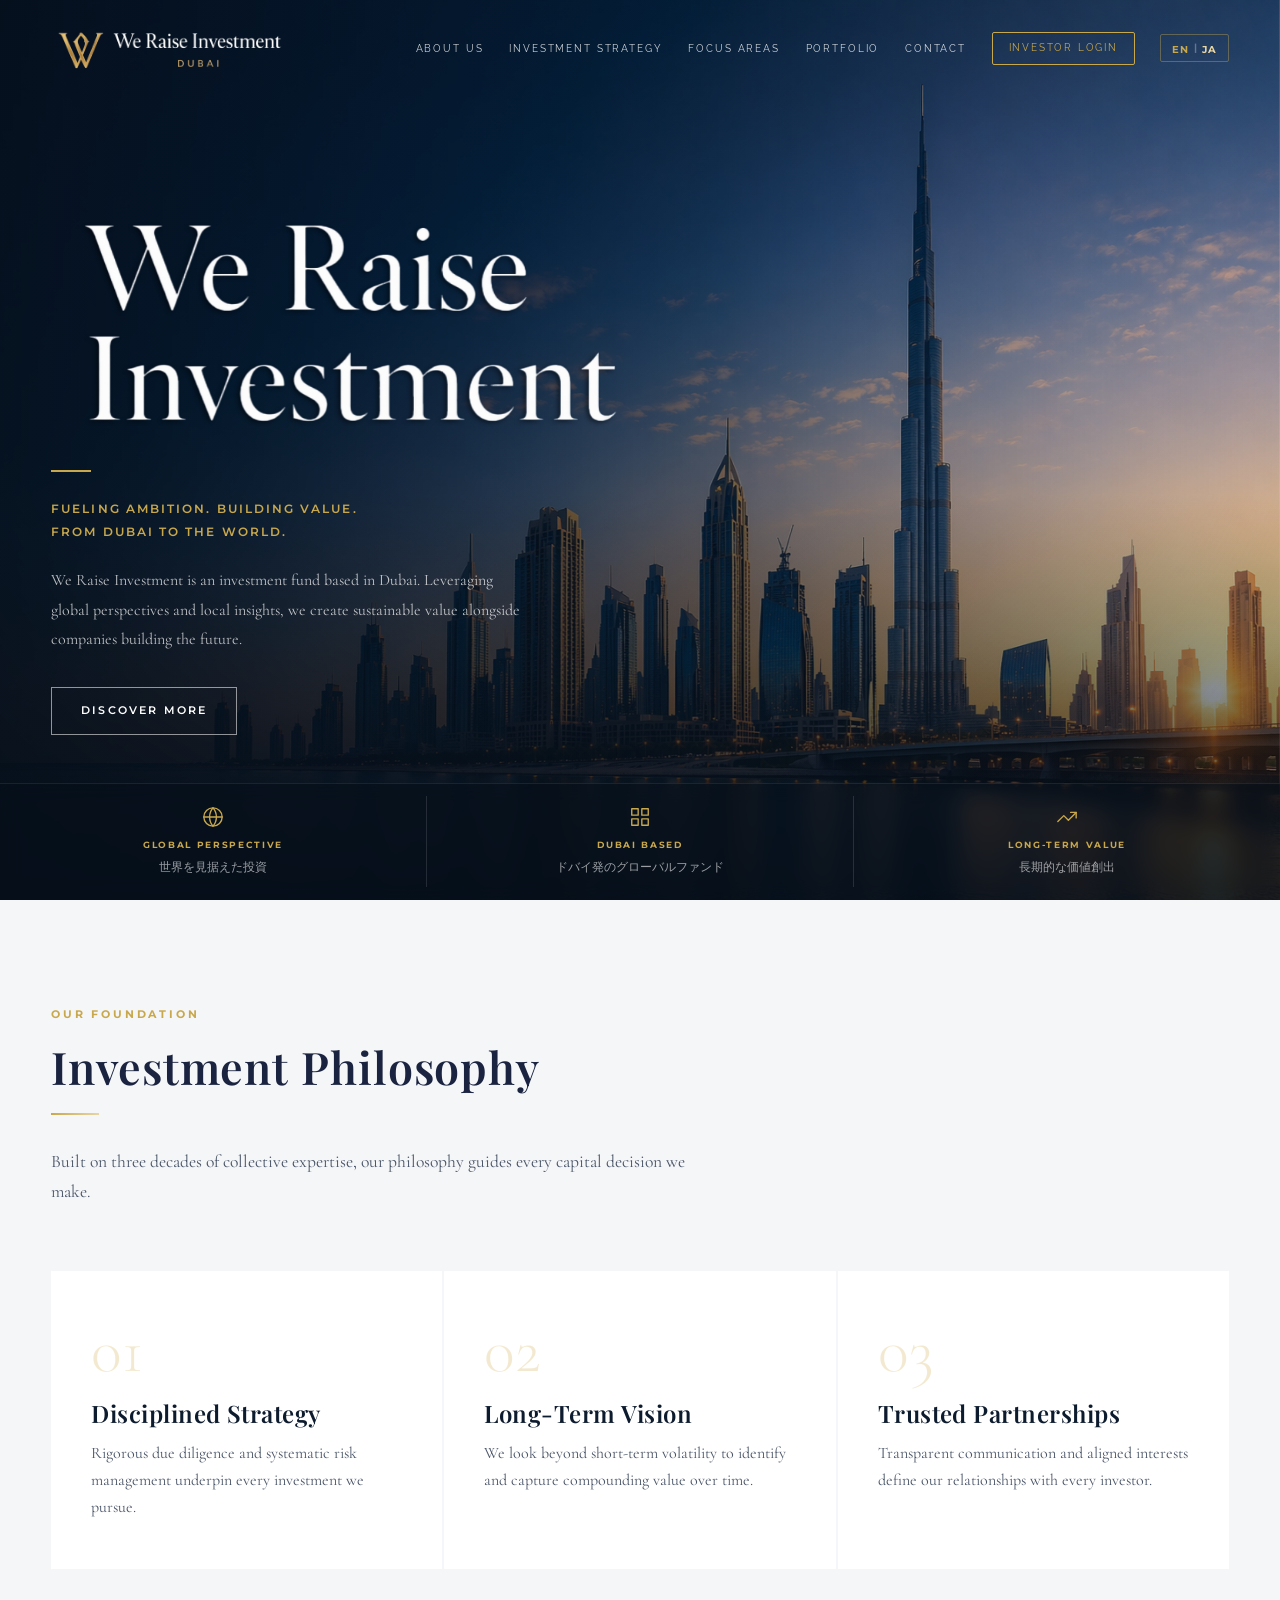
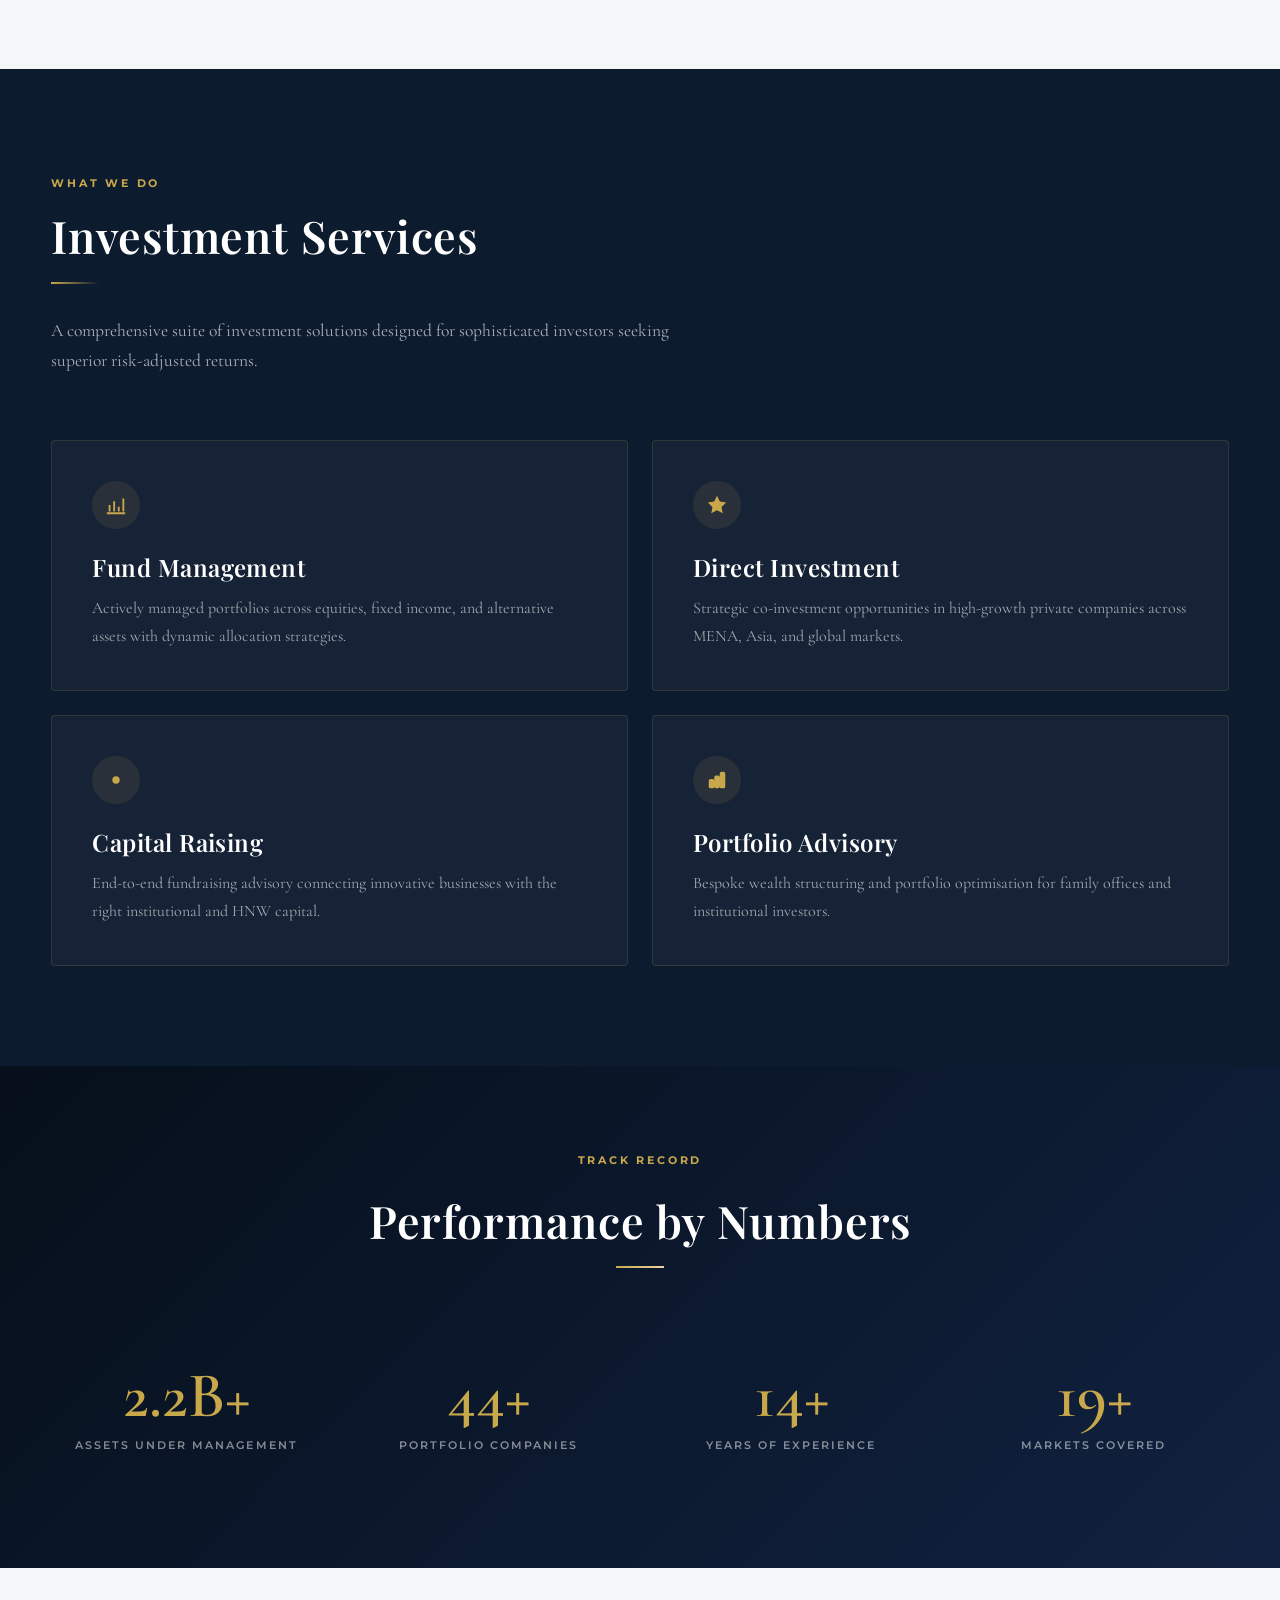
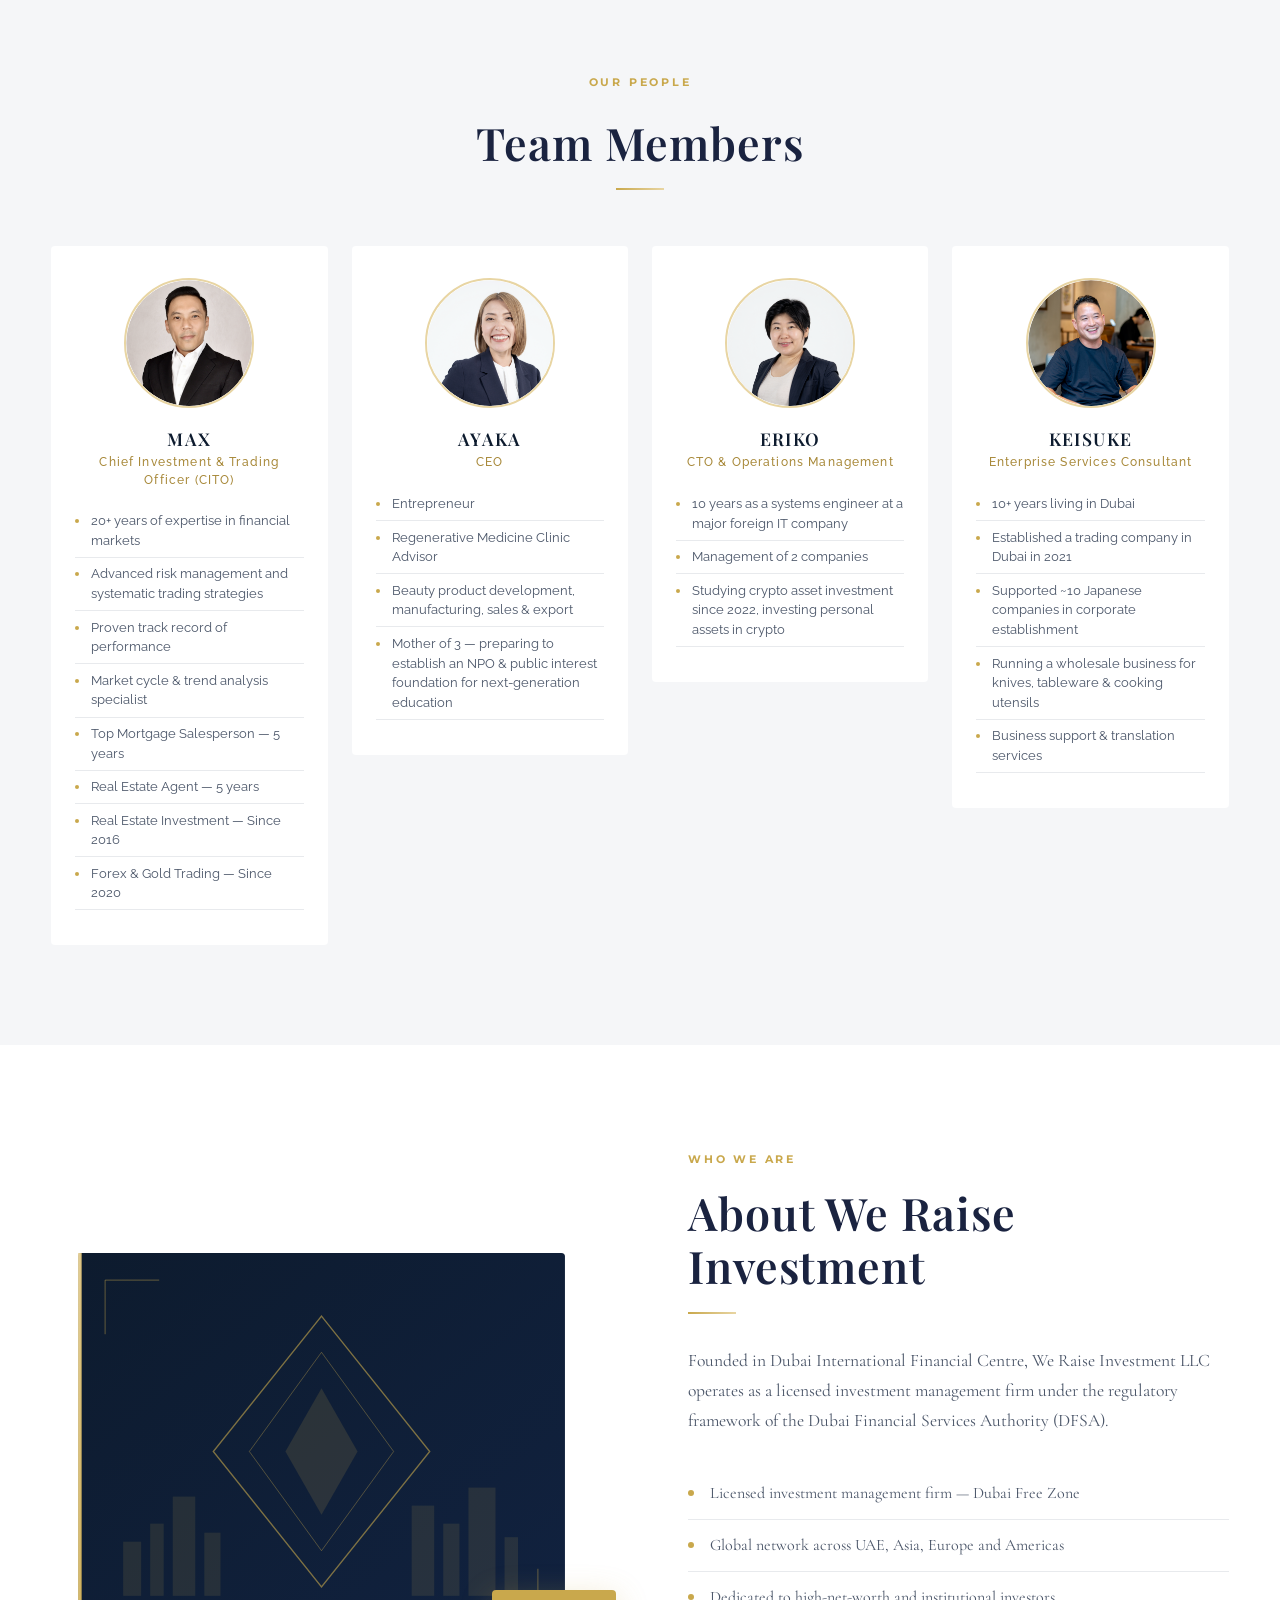
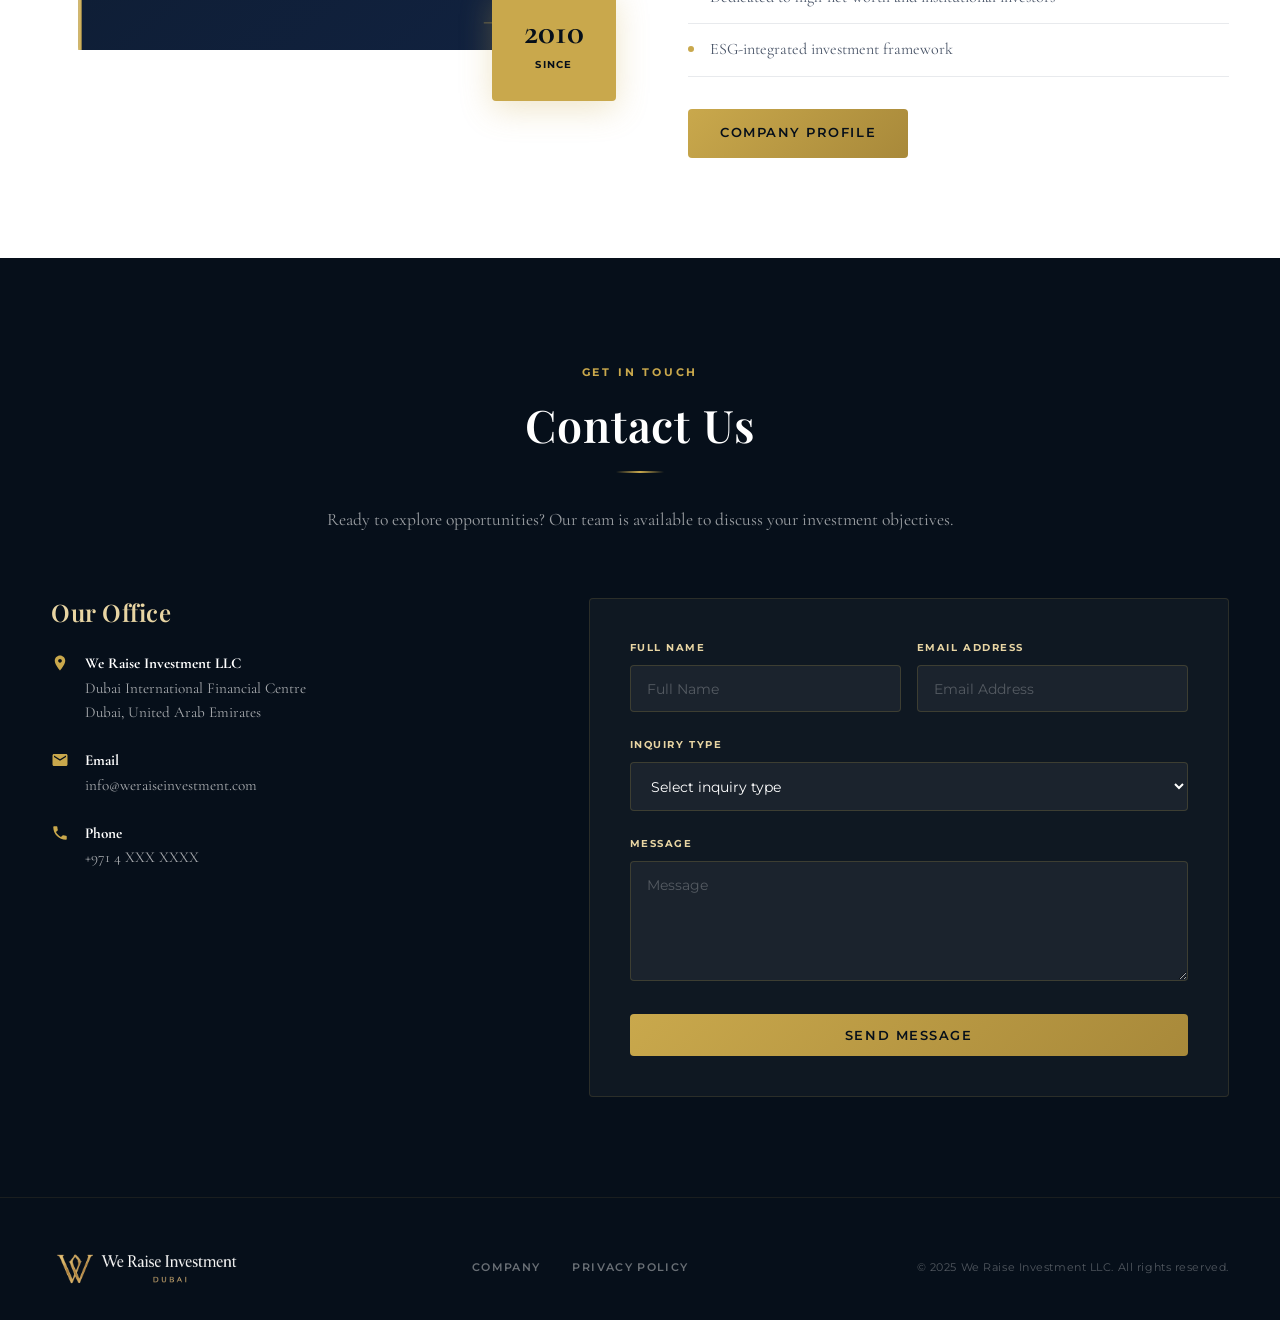
==== commit 1c41bfae: "Fix image filename casing for Linux/Cloudflare" ====
--- a/index.html
+++ b/index.html
@@ -218,7 +218,7 @@
       <!-- MAX -->
       <div class="team-card-v2">
         <div class="team-photo-wrap">
-          <img src="img/max_rounded.png" alt="Max">
+          <img src="img/MAX_rounded.png" alt="Max">
         </div>
         <div class="team-info">
           <h3 class="team-name-v2">Max</h3>
@@ -238,7 +238,7 @@
       <!-- AYAKA -->
       <div class="team-card-v2">
         <div class="team-photo-wrap">
-          <img src="img/ayaka_rounded.png" alt="Ayaka">
+          <img src="img/Ayaka_rounded.png" alt="Ayaka">
         </div>
         <div class="team-info">
           <h3 class="team-name-v2">Ayaka</h3>
@@ -254,7 +254,7 @@
       <!-- ERIKO -->
       <div class="team-card-v2">
         <div class="team-photo-wrap">
-          <img src="img/eriko_rounded.png" alt="Eriko">
+          <img src="img/Eriko_rounded.png" alt="Eriko">
         </div>
         <div class="team-info">
           <h3 class="team-name-v2">Eriko</h3>
@@ -269,7 +269,7 @@
       <!-- KEISUKE -->
       <div class="team-card-v2">
         <div class="team-photo-wrap">
-          <img src="img/keisuke_rounded.png" alt="Keisuke">
+          <img src="img/Keisuke_rounded.png" alt="Keisuke">
         </div>
         <div class="team-info">
           <h3 class="team-name-v2">Keisuke</h3>
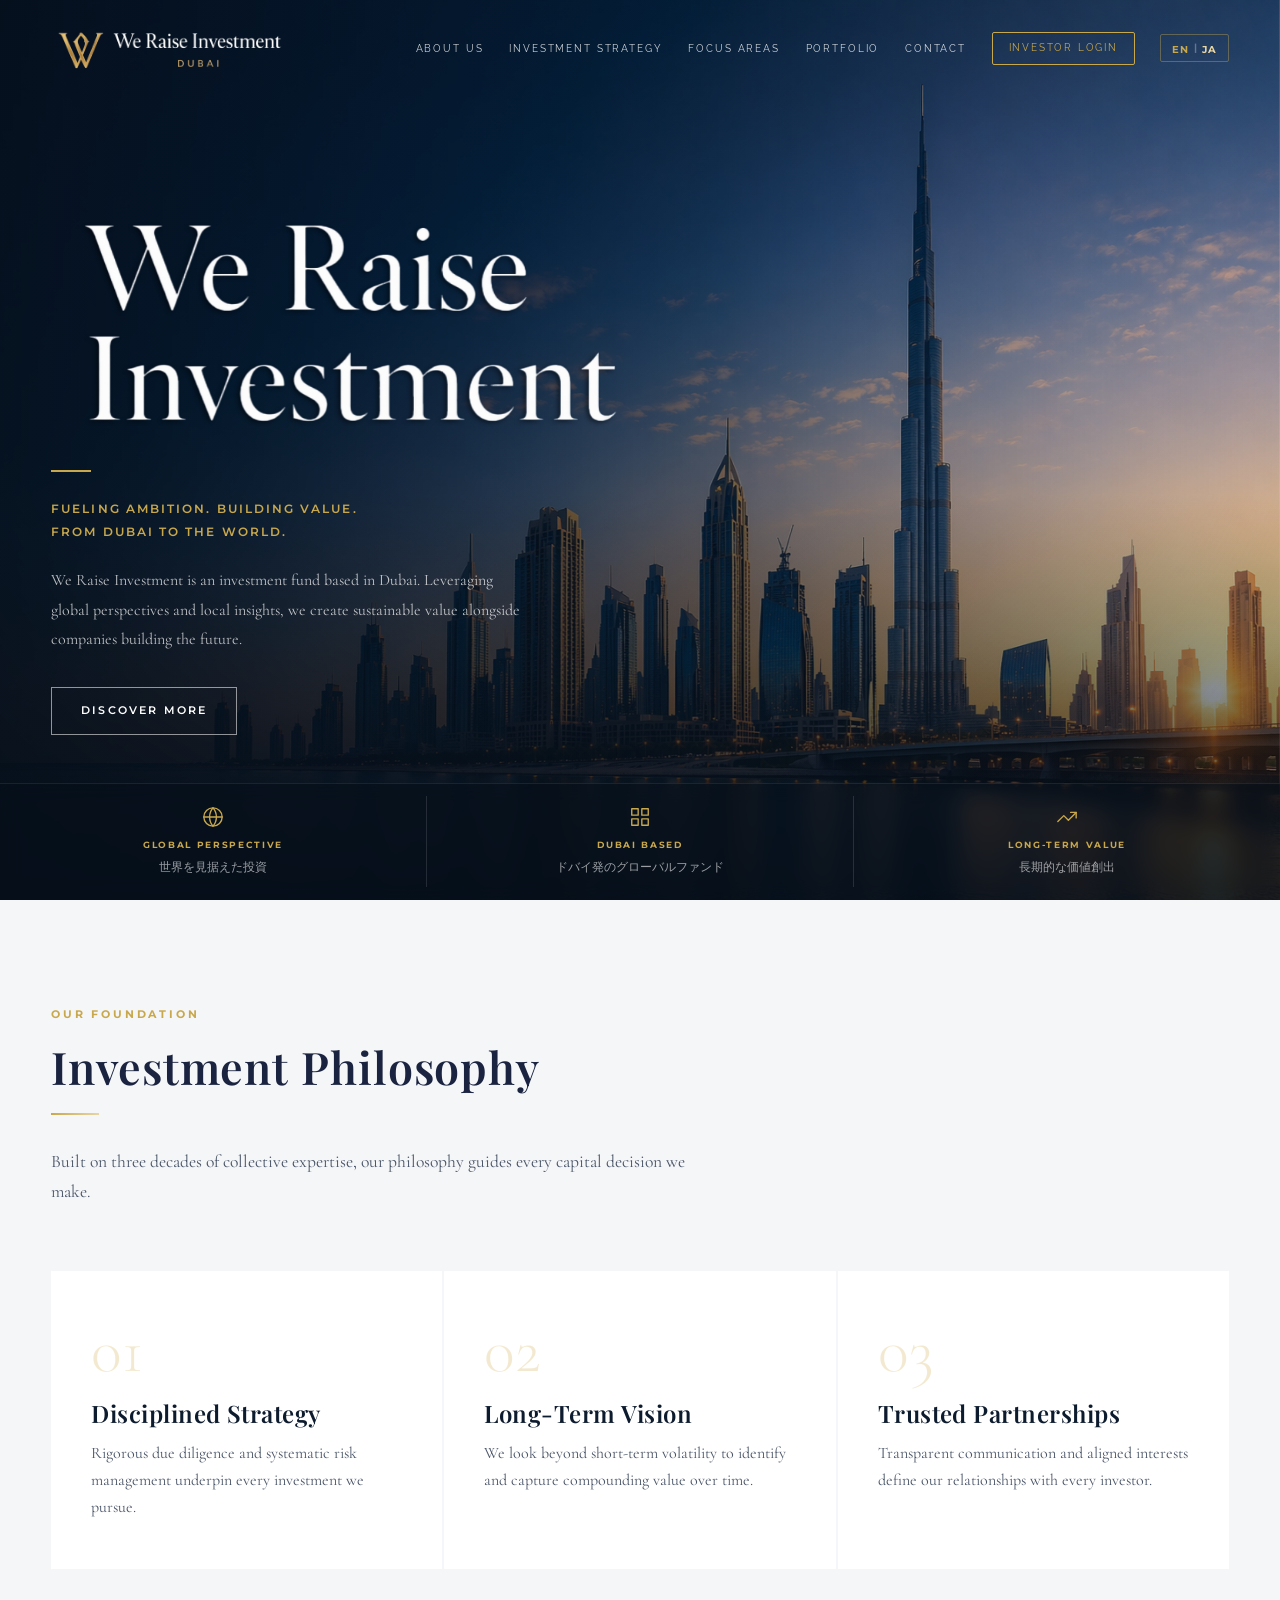
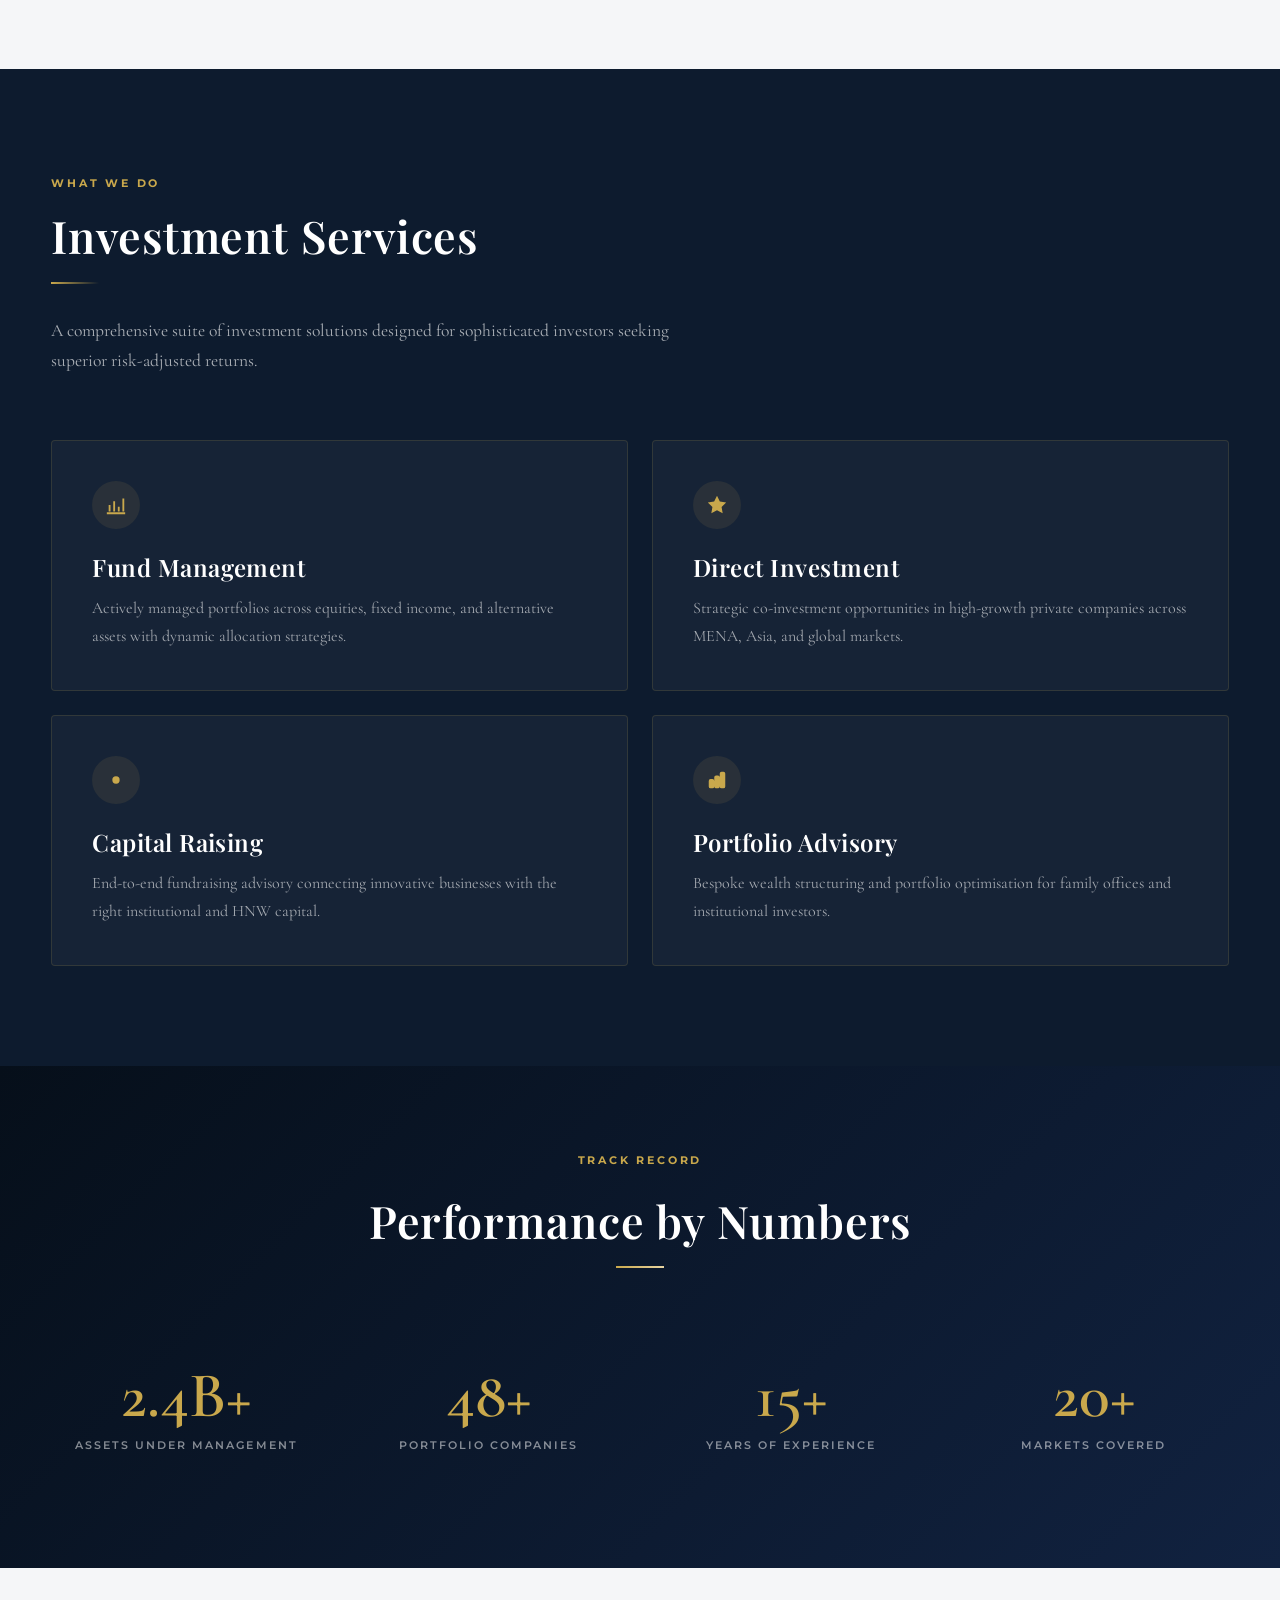
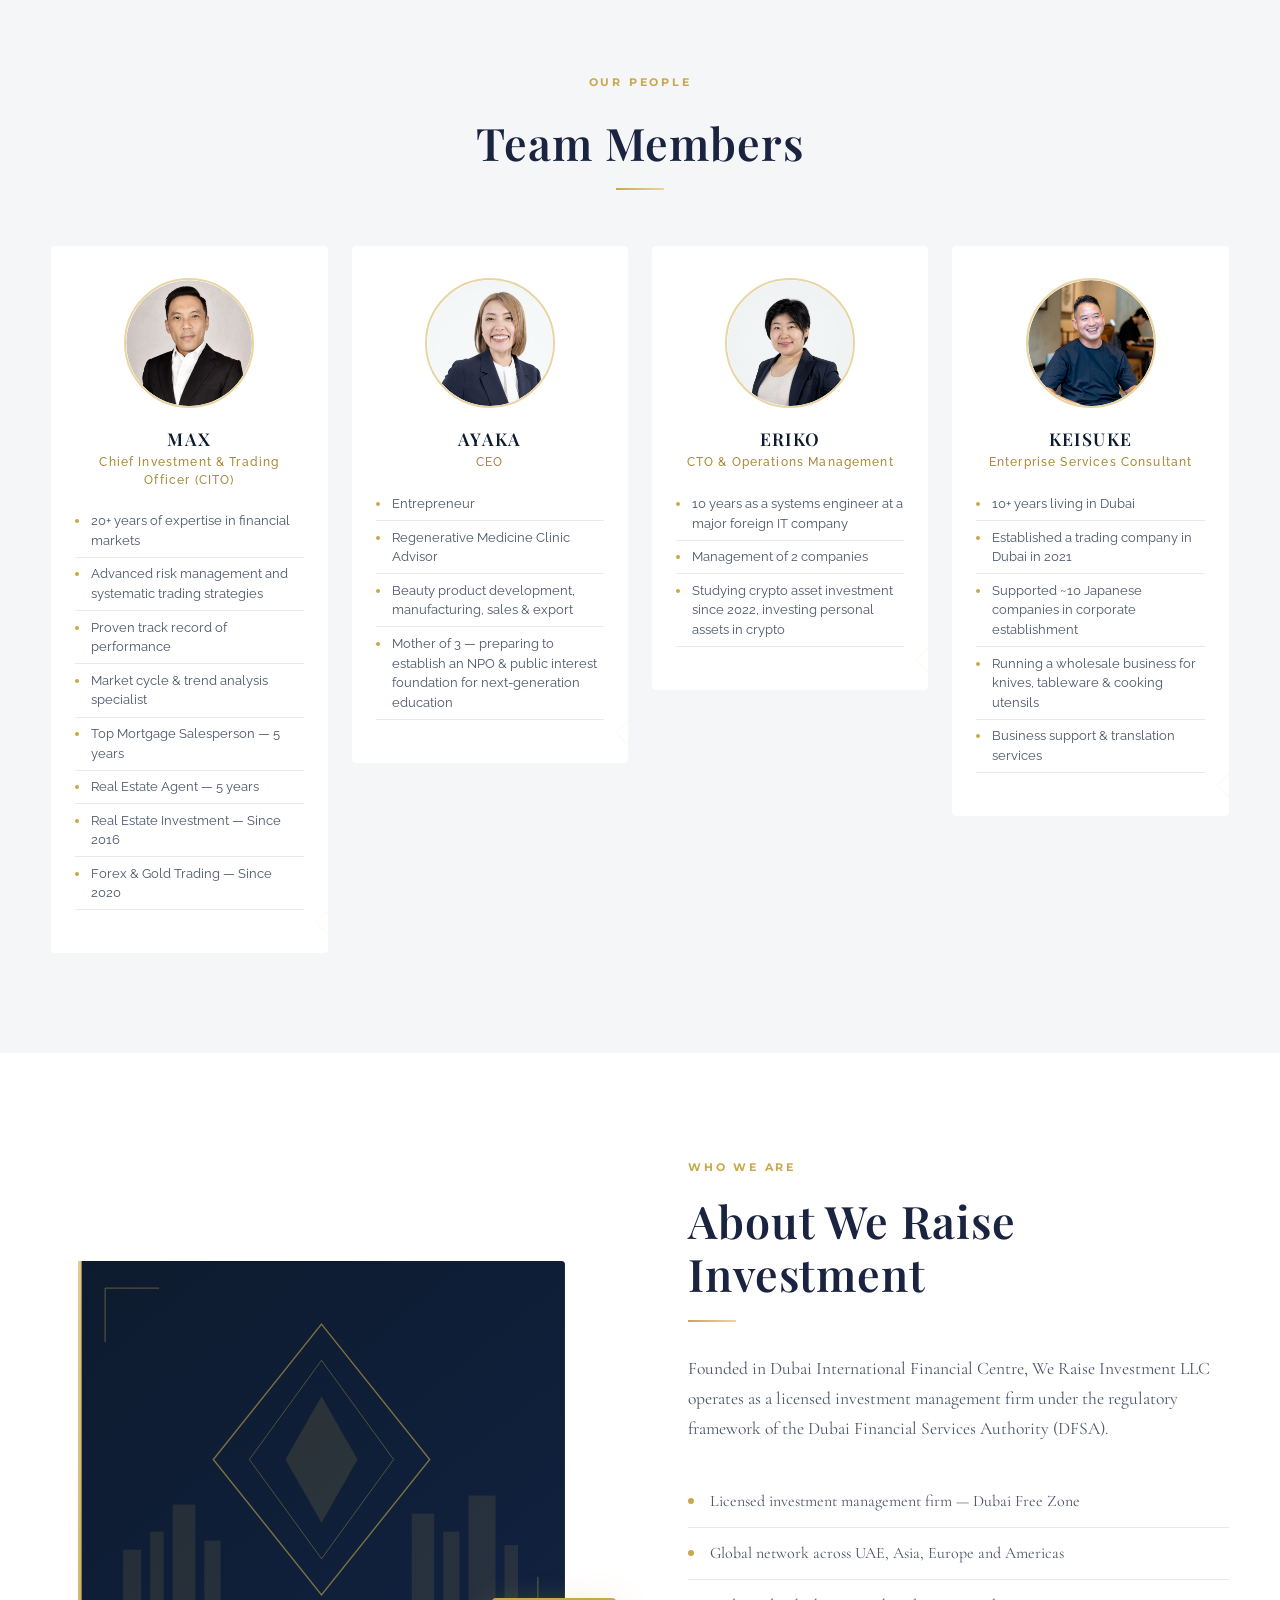
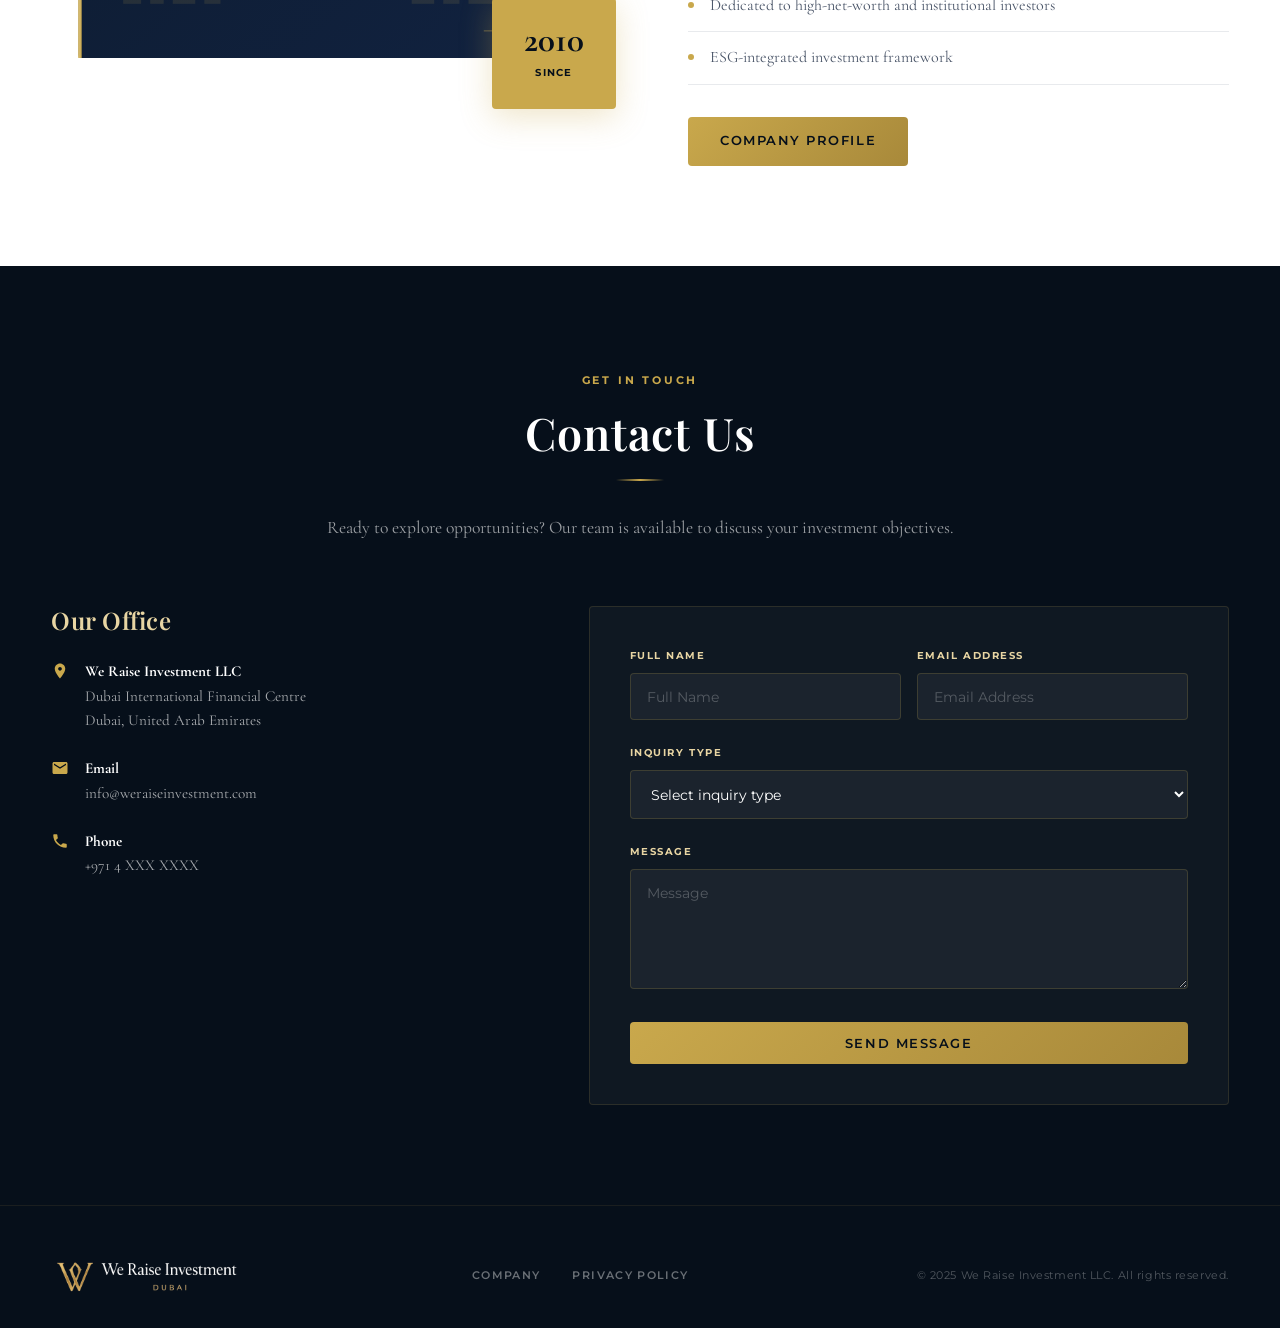
==== commit 5cc0a729: "Add member detail pages + card UX improvements - team/max, ayaka, eriko, keisuke: individual detail " ====
--- a/index.html
+++ b/index.html
@@ -216,7 +216,7 @@
     </div>
     <div class="team-grid reveal">
       <!-- MAX -->
-      <div class="team-card-v2">
+      <a href="team/max/" class="team-card-v2">
         <div class="team-photo-wrap">
           <img src="img/MAX_rounded.png" alt="Max">
         </div>
@@ -234,9 +234,9 @@
             <li>Forex &amp; Gold Trading — Since 2020</li>
           </ul>
         </div>
-      </div>
+      </a>
       <!-- AYAKA -->
-      <div class="team-card-v2">
+      <a href="team/ayaka/" class="team-card-v2">
         <div class="team-photo-wrap">
           <img src="img/Ayaka_rounded.png" alt="Ayaka">
         </div>
@@ -250,9 +250,9 @@
             <li>Mother of 3 — preparing to establish an NPO &amp; public interest foundation for next-generation education</li>
           </ul>
         </div>
-      </div>
+      </a>
       <!-- ERIKO -->
-      <div class="team-card-v2">
+      <a href="team/eriko/" class="team-card-v2">
         <div class="team-photo-wrap">
           <img src="img/Eriko_rounded.png" alt="Eriko">
         </div>
@@ -265,9 +265,9 @@
             <li>Studying crypto asset investment since 2022, investing personal assets in crypto</li>
           </ul>
         </div>
-      </div>
+      </a>
       <!-- KEISUKE -->
-      <div class="team-card-v2">
+      <a href="team/keisuke/" class="team-card-v2">
         <div class="team-photo-wrap">
           <img src="img/Keisuke_rounded.png" alt="Keisuke">
         </div>
@@ -282,7 +282,7 @@
             <li>Business support &amp; translation services</li>
           </ul>
         </div>
-      </div>
+      </a>
     </div>
   </div>
 </section>
--- a/css/style.css
+++ b/css/style.css
@@ -596,15 +596,40 @@
 .team-card-v2 {
   background: var(--white);
   border-radius: var(--radius);
-  padding: 2rem 1.5rem;
+  padding: 2rem 1.5rem 2.5rem;
   text-align: center;
   transition: var(--transition);
   border-bottom: 3px solid transparent;
+  display: flex;
+  flex-direction: column;
+  align-items: center;
+  position: relative;
+  overflow: hidden;
+  cursor: pointer;
+  text-decoration: none;
+  color: inherit;
+}
+.team-card-v2::before {
+  content: '◇';
+  position: absolute;
+  bottom: -1rem;
+  right: -1rem;
+  font-size: 7rem;
+  color: var(--gold);
+  opacity: .04;
+  line-height: 1;
+  pointer-events: none;
 }
 .team-card-v2:hover {
   transform: translateY(-5px);
   box-shadow: var(--shadow);
   border-bottom-color: var(--gold);
+}
+.team-info {
+  display: flex;
+  flex-direction: column;
+  flex: 1;
+  width: 100%;
 }
 
 .team-photo-wrap {
@@ -644,6 +669,7 @@
   padding-left: 0;
   list-style: none;
   text-align: left;
+  flex: 1;
 }
 .team-profile li {
   font-family: 'Raleway', Arial, sans-serif;
